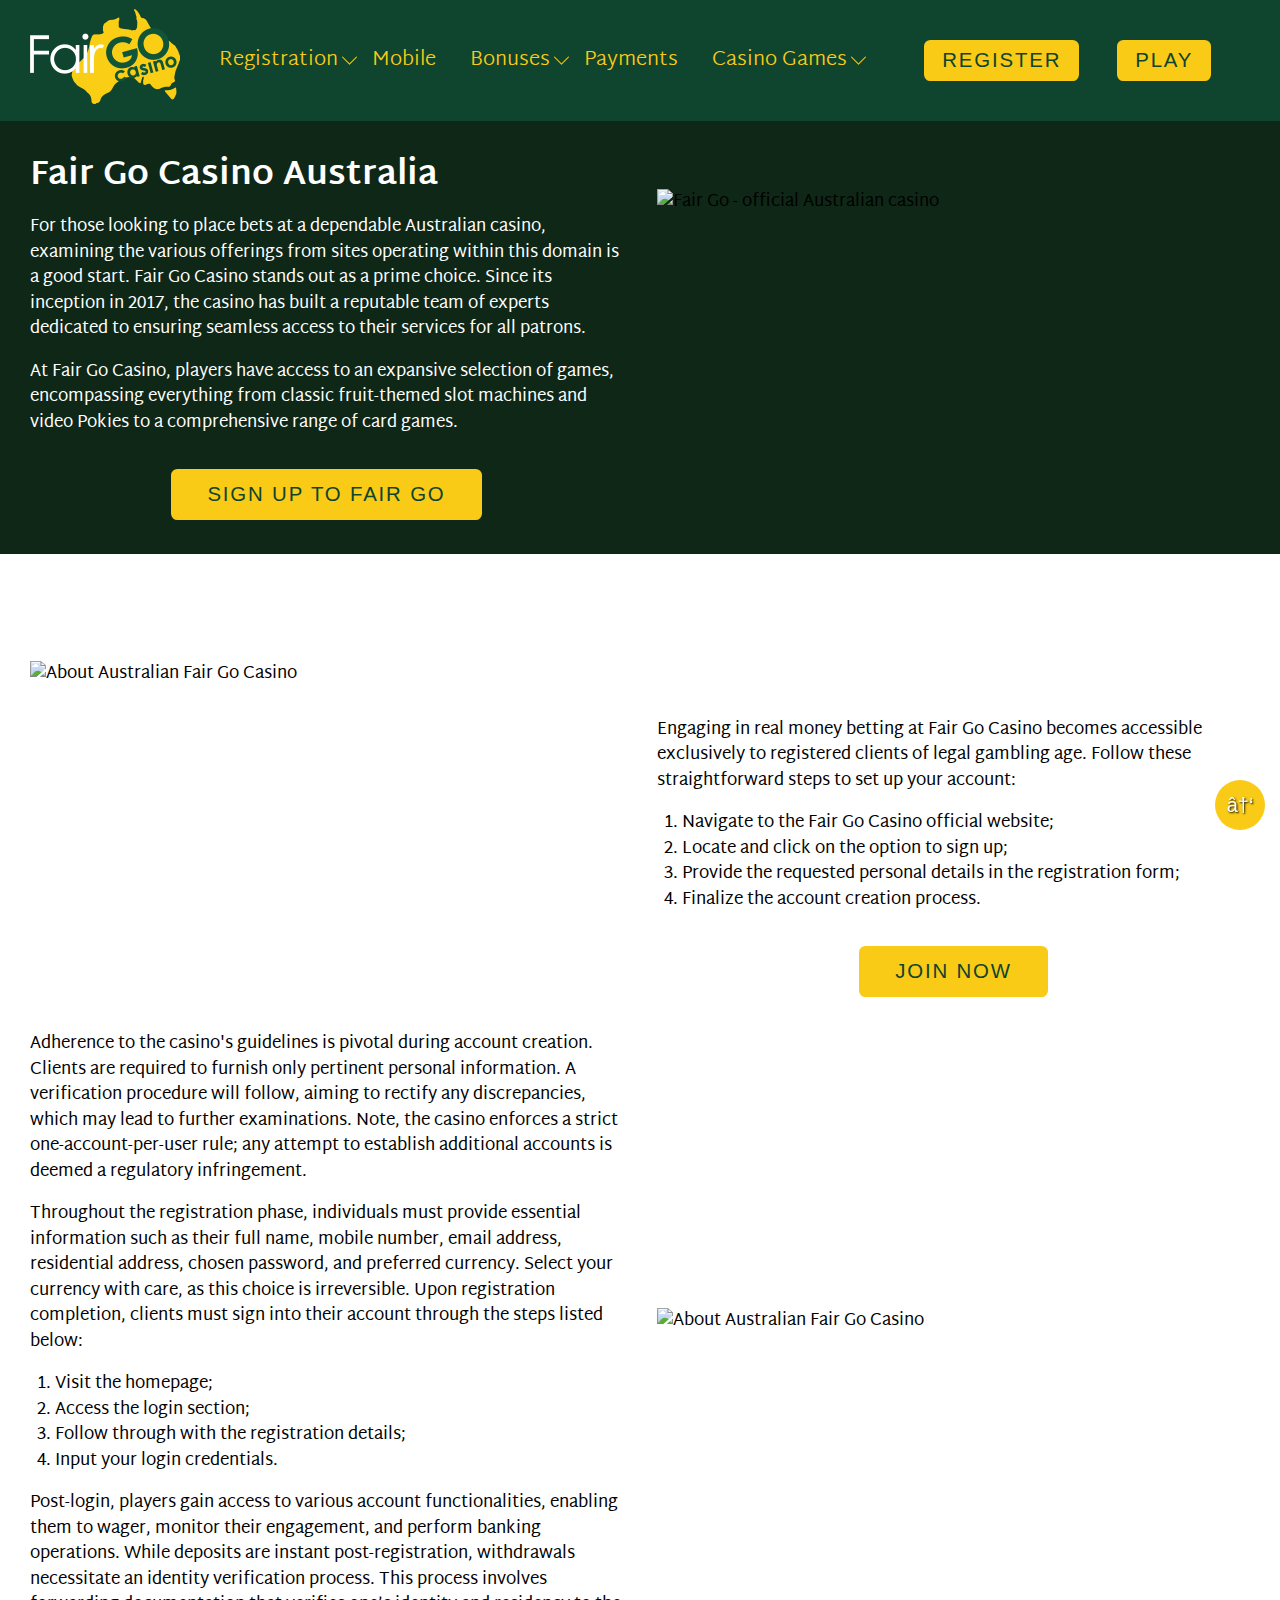
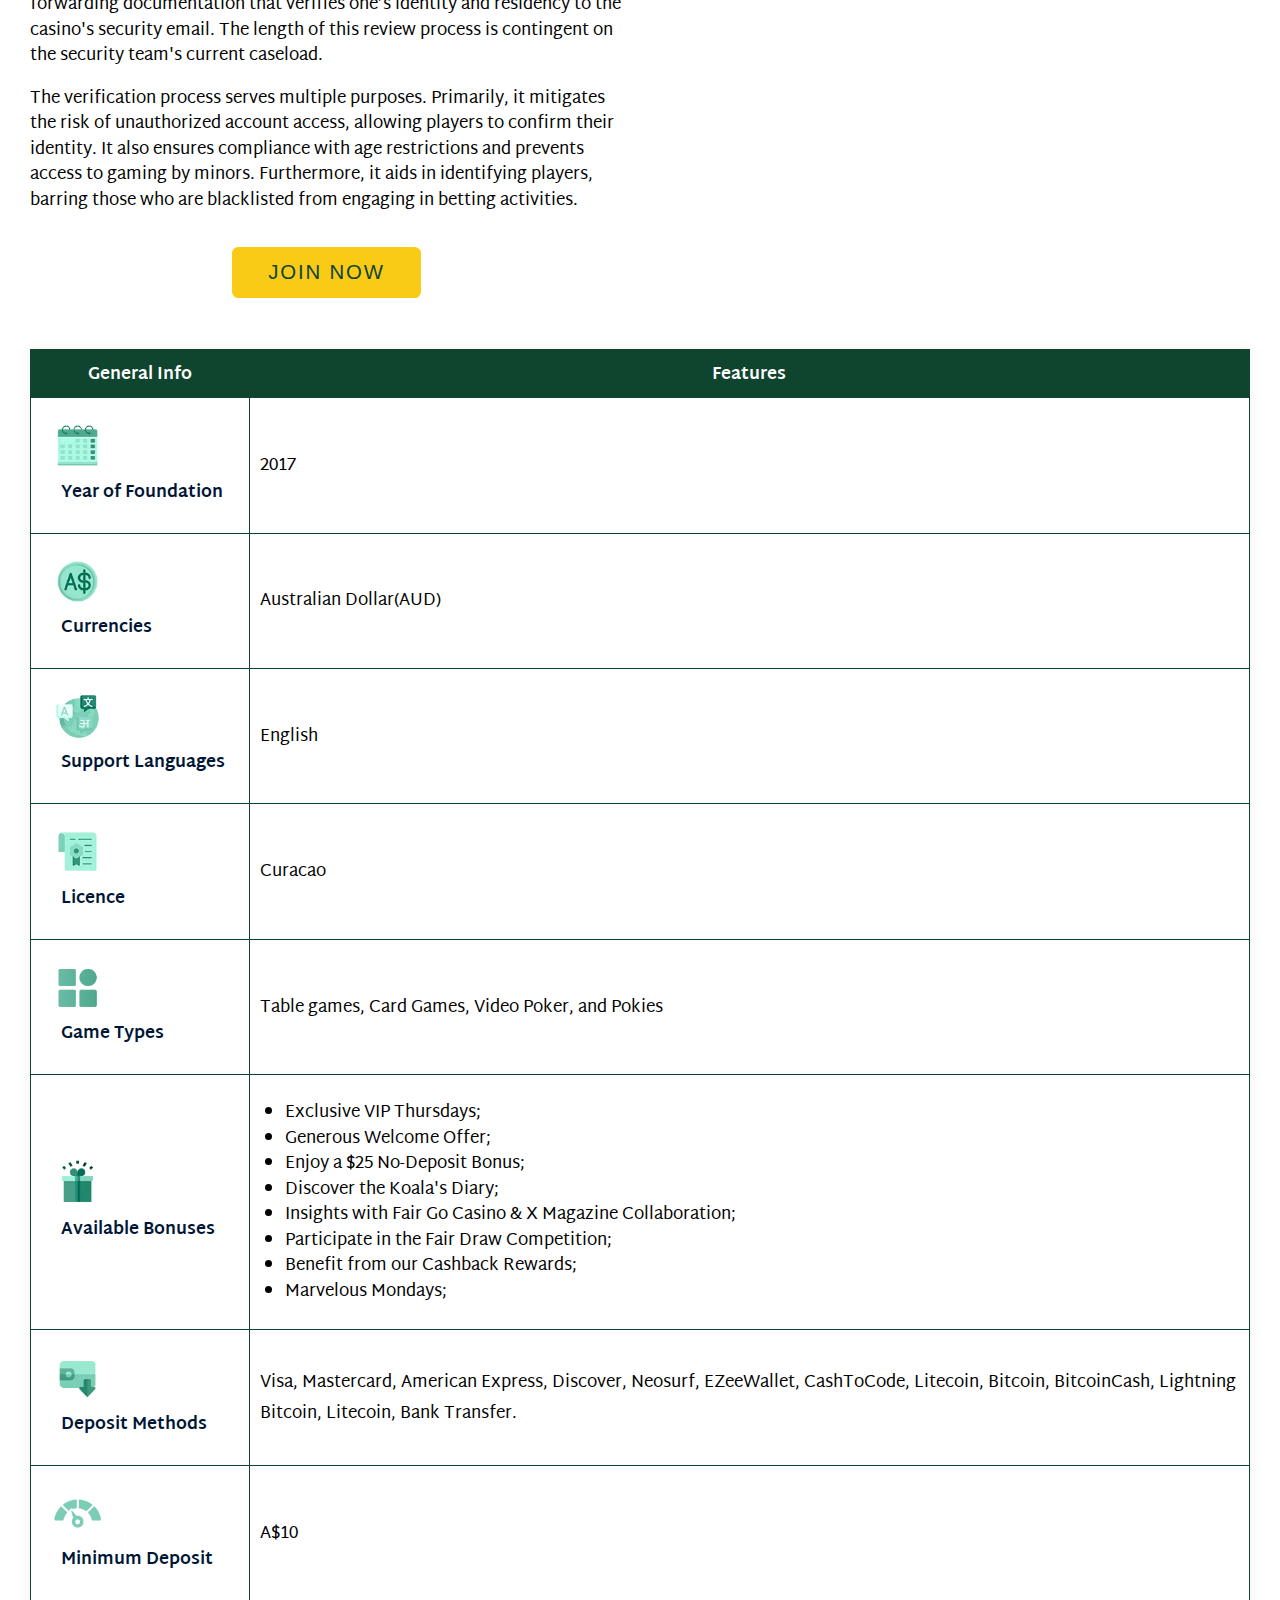
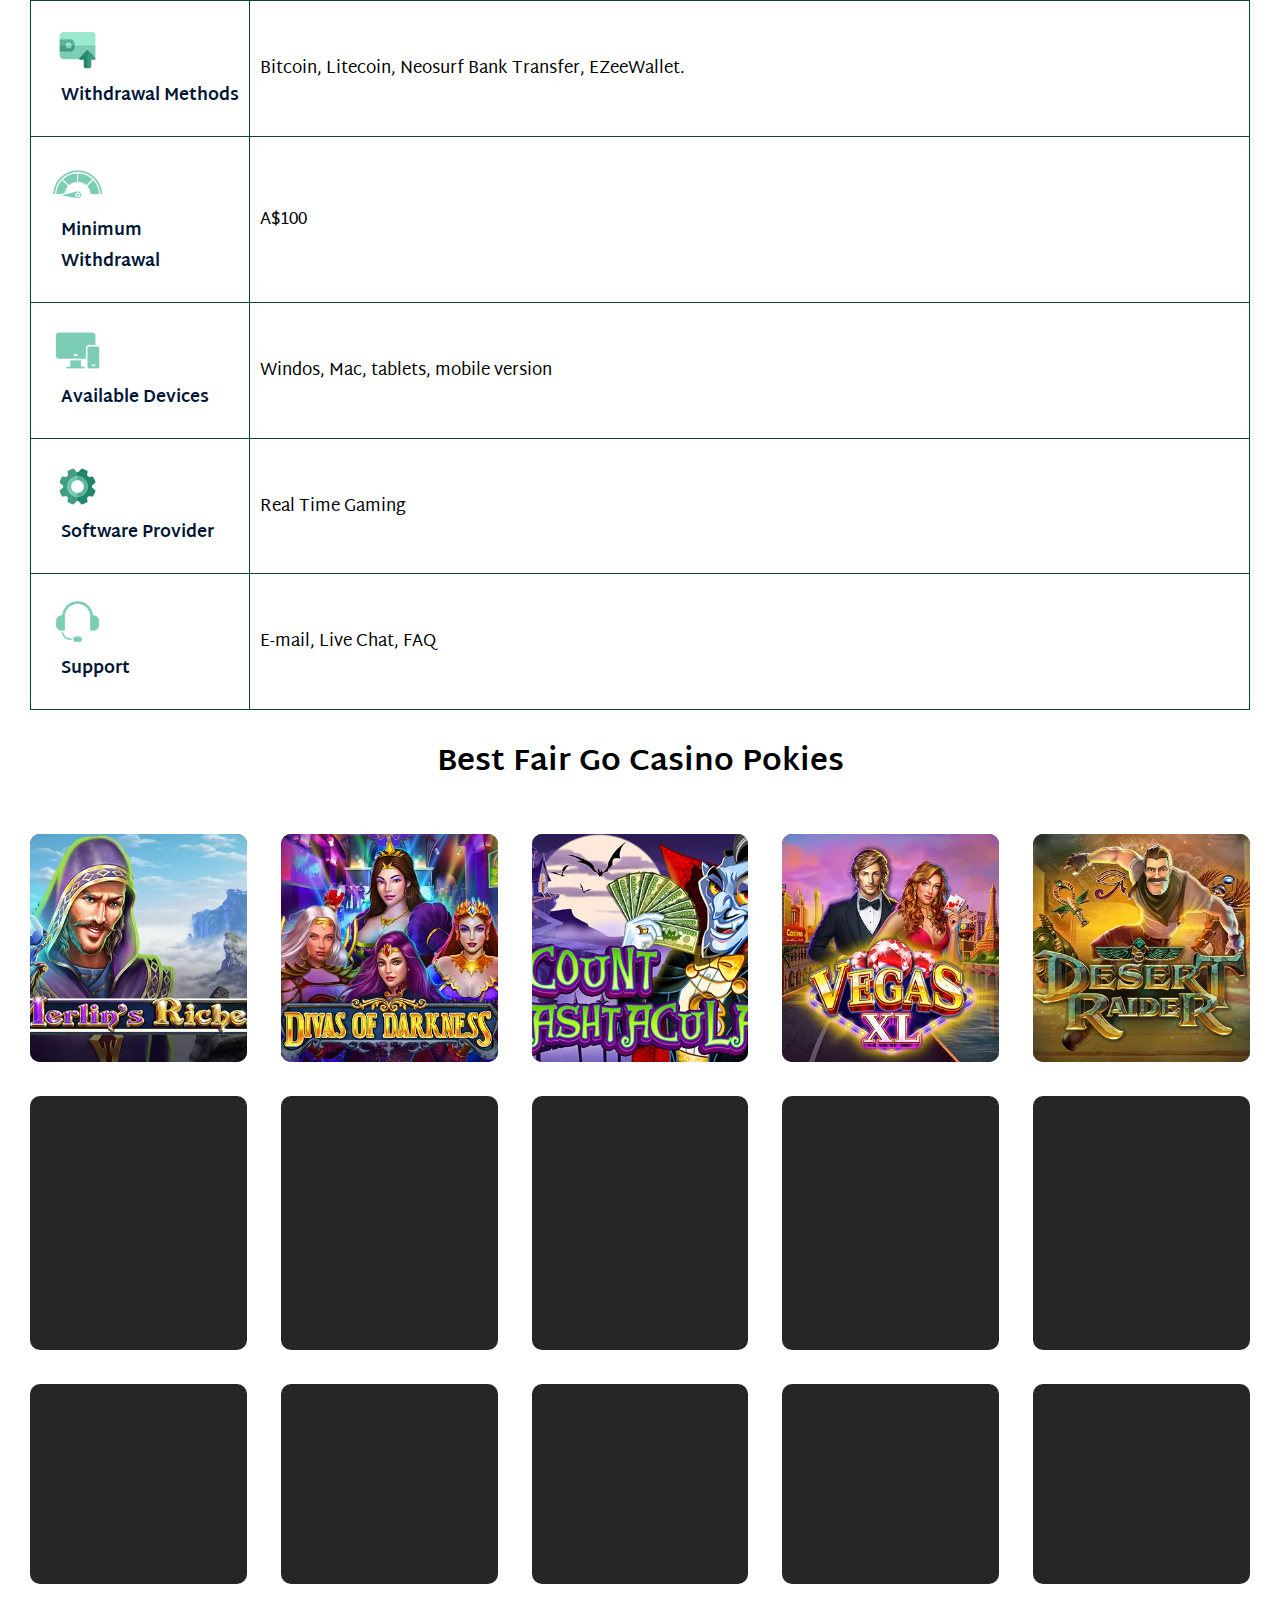
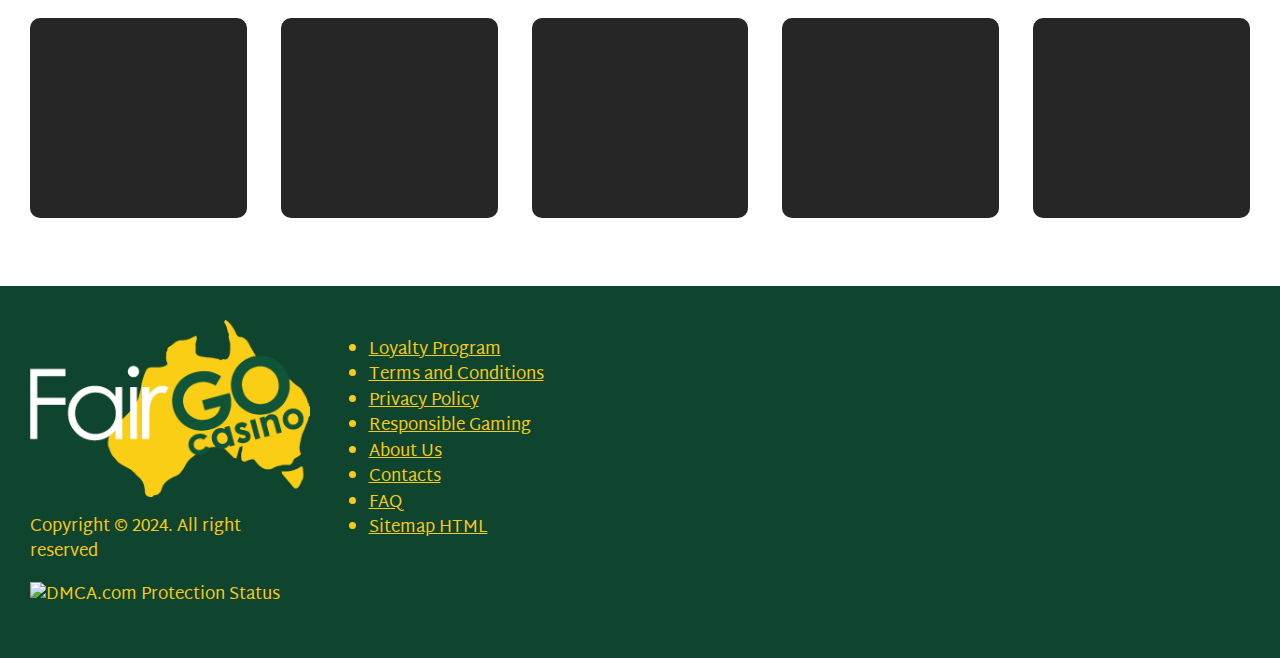
==== index.html @ ae316a28 "Add files via upload" ====
<!DOCTYPE html><html lang="en-AU"><head>
	
<meta name="robots" content="index, follow, max-snippet:-1, max-image-preview:large, max-video-preview:-1">
<meta name="viewport" content="width=device-width">
<meta http-equiv="X-UA-Compatible" content="ie=edge">
<title>Fair Go Casino | Sign Up and Claim A$1000 Bonus</title>
<meta property="og:locale" content="en-AU">
<meta property="og:type" content="article">
<meta property="og:title" content="Fair Go Casino | Sign Up and Claim A$1000 Bonus">
<meta property="og:description" content="Fair Go Casino Online Australia | Sign Up or Login to FairGo and Get Welcome Bonus | Check our Australian Promotions Page to Grab Latest No Deposit Offers! Biggest choice of Pokies">
<meta name="description" content="Fair Go Casino Online Australia | Sign Up or Login to FairGo and Get Welcome Bonus | Check our Australian Promotions Page to Grab Latest No Deposit Offers! Biggest choice of Pokies">
<meta name="twitter:description" content="Fair Go Casino Online Australia | Sign Up or Login to FairGo and Get Welcome Bonus | Check our Australian Promotions Page to Grab Latest No Deposit Offers! Biggest choice of Pokies">
<meta property="og:site_name" content="Fair GO Casino">
<meta property="og:image" content="images/Fair-GO-main.png">
<meta property="og:image:secure_url" content="images/Fair-GO-main.png">
<meta property="og:image:width" content="1000">
<meta property="og:image:height" content="500">
<meta name="twitter:image" content="images/Fair-GO-main.png">
<meta name="twitter:card" content="summary_large_image">

<link rel="alternate" hreflang="en-au" href="https://fair-go.casino/">
<link rel="alternate" hreflang="x-default" href="https://fair-go.casino/">

<link rel="preload" as="font" crossorigin="anonymous" href="fonts/martel-sans-v12-latin-300.woff2">
<link rel="preload" as="font" crossorigin="anonymous" href="fonts/martel-sans-v12-latin-400.woff2">
<link rel="preload" as="font" crossorigin="anonymous" href="fonts/martel-sans-v12-latin-700.woff2">


<link rel="preload" href="css/main.min.css" as="style">
<link rel="preload" href="js/main.js" as="script"><meta name="robots" content="max-image-preview:large">
<link rel="stylesheet" id="wp-block-library-css" href="css/style.min.css" media="all">
<link rel="stylesheet" id="classic-theme-styles-css" href="css/classic-themes.min.css" media="all">
<style id="global-styles-inline-css">
body{--wp--preset--color--black: #000000;--wp--preset--color--cyan-bluish-gray: #abb8c3;--wp--preset--color--white: #ffffff;--wp--preset--color--pale-pink: #f78da7;--wp--preset--color--vivid-red: #cf2e2e;--wp--preset--color--luminous-vivid-orange: #ff6900;--wp--preset--color--luminous-vivid-amber: #fcb900;--wp--preset--color--light-green-cyan: #7bdcb5;--wp--preset--color--vivid-green-cyan: #00d084;--wp--preset--color--pale-cyan-blue: #8ed1fc;--wp--preset--color--vivid-cyan-blue: #0693e3;--wp--preset--color--vivid-purple: #9b51e0;--wp--preset--gradient--vivid-cyan-blue-to-vivid-purple: linear-gradient(135deg,rgba(6,147,227,1) 0%,rgb(155,81,224) 100%);--wp--preset--gradient--light-green-cyan-to-vivid-green-cyan: linear-gradient(135deg,rgb(122,220,180) 0%,rgb(0,208,130) 100%);--wp--preset--gradient--luminous-vivid-amber-to-luminous-vivid-orange: linear-gradient(135deg,rgba(252,185,0,1) 0%,rgba(255,105,0,1) 100%);--wp--preset--gradient--luminous-vivid-orange-to-vivid-red: linear-gradient(135deg,rgba(255,105,0,1) 0%,rgb(207,46,46) 100%);--wp--preset--gradient--very-light-gray-to-cyan-bluish-gray: linear-gradient(135deg,rgb(238,238,238) 0%,rgb(169,184,195) 100%);--wp--preset--gradient--cool-to-warm-spectrum: linear-gradient(135deg,rgb(74,234,220) 0%,rgb(151,120,209) 20%,rgb(207,42,186) 40%,rgb(238,44,130) 60%,rgb(251,105,98) 80%,rgb(254,248,76) 100%);--wp--preset--gradient--blush-light-purple: linear-gradient(135deg,rgb(255,206,236) 0%,rgb(152,150,240) 100%);--wp--preset--gradient--blush-bordeaux: linear-gradient(135deg,rgb(254,205,165) 0%,rgb(254,45,45) 50%,rgb(107,0,62) 100%);--wp--preset--gradient--luminous-dusk: linear-gradient(135deg,rgb(255,203,112) 0%,rgb(199,81,192) 50%,rgb(65,88,208) 100%);--wp--preset--gradient--pale-ocean: linear-gradient(135deg,rgb(255,245,203) 0%,rgb(182,227,212) 50%,rgb(51,167,181) 100%);--wp--preset--gradient--electric-grass: linear-gradient(135deg,rgb(202,248,128) 0%,rgb(113,206,126) 100%);--wp--preset--gradient--midnight: linear-gradient(135deg,rgb(2,3,129) 0%,rgb(40,116,252) 100%);--wp--preset--duotone--dark-grayscale: url('index_1.html#wp-duotone-dark-grayscale');--wp--preset--duotone--grayscale: url('index_1.html#wp-duotone-grayscale');--wp--preset--duotone--purple-yellow: url('index_1.html#wp-duotone-purple-yellow');--wp--preset--duotone--blue-red: url('index_1.html#wp-duotone-blue-red');--wp--preset--duotone--midnight: url('index_1.html#wp-duotone-midnight');--wp--preset--duotone--magenta-yellow: url('index_1.html#wp-duotone-magenta-yellow');--wp--preset--duotone--purple-green: url('index_1.html#wp-duotone-purple-green');--wp--preset--duotone--blue-orange: url('index_1.html#wp-duotone-blue-orange');--wp--preset--font-size--small: 13px;--wp--preset--font-size--medium: 20px;--wp--preset--font-size--large: 36px;--wp--preset--font-size--x-large: 42px;--wp--preset--spacing--20: 0.44rem;--wp--preset--spacing--30: 0.67rem;--wp--preset--spacing--40: 1rem;--wp--preset--spacing--50: 1.5rem;--wp--preset--spacing--60: 2.25rem;--wp--preset--spacing--70: 3.38rem;--wp--preset--spacing--80: 5.06rem;--wp--preset--shadow--natural: 6px 6px 9px rgba(0, 0, 0, 0.2);--wp--preset--shadow--deep: 12px 12px 50px rgba(0, 0, 0, 0.4);--wp--preset--shadow--sharp: 6px 6px 0px rgba(0, 0, 0, 0.2);--wp--preset--shadow--outlined: 6px 6px 0px -3px rgba(255, 255, 255, 1), 6px 6px rgba(0, 0, 0, 1);--wp--preset--shadow--crisp: 6px 6px 0px rgba(0, 0, 0, 1);}:where(.is-layout-flex){gap: 0.5em;}body .is-layout-flow > .alignleft{float: left;margin-inline-start: 0;margin-inline-end: 2em;}body .is-layout-flow > .alignright{float: right;margin-inline-start: 2em;margin-inline-end: 0;}body .is-layout-flow > .aligncenter{margin-left: auto !important;margin-right: auto !important;}body .is-layout-constrained > .alignleft{float: left;margin-inline-start: 0;margin-inline-end: 2em;}body .is-layout-constrained > .alignright{float: right;margin-inline-start: 2em;margin-inline-end: 0;}body .is-layout-constrained > .aligncenter{margin-left: auto !important;margin-right: auto !important;}body .is-layout-constrained > :where(:not(.alignleft):not(.alignright):not(.alignfull)){max-width: var(--wp--style--global--content-size);margin-left: auto !important;margin-right: auto !important;}body .is-layout-constrained > .alignwide{max-width: var(--wp--style--global--wide-size);}body .is-layout-flex{display: flex;}body .is-layout-flex{flex-wrap: wrap;align-items: center;}body .is-layout-flex > *{margin: 0;}:where(.wp-block-columns.is-layout-flex){gap: 2em;}.has-black-color{color: var(--wp--preset--color--black) !important;}.has-cyan-bluish-gray-color{color: var(--wp--preset--color--cyan-bluish-gray) !important;}.has-white-color{color: var(--wp--preset--color--white) !important;}.has-pale-pink-color{color: var(--wp--preset--color--pale-pink) !important;}.has-vivid-red-color{color: var(--wp--preset--color--vivid-red) !important;}.has-luminous-vivid-orange-color{color: var(--wp--preset--color--luminous-vivid-orange) !important;}.has-luminous-vivid-amber-color{color: var(--wp--preset--color--luminous-vivid-amber) !important;}.has-light-green-cyan-color{color: var(--wp--preset--color--light-green-cyan) !important;}.has-vivid-green-cyan-color{color: var(--wp--preset--color--vivid-green-cyan) !important;}.has-pale-cyan-blue-color{color: var(--wp--preset--color--pale-cyan-blue) !important;}.has-vivid-cyan-blue-color{color: var(--wp--preset--color--vivid-cyan-blue) !important;}.has-vivid-purple-color{color: var(--wp--preset--color--vivid-purple) !important;}.has-black-background-color{background-color: var(--wp--preset--color--black) !important;}.has-cyan-bluish-gray-background-color{background-color: var(--wp--preset--color--cyan-bluish-gray) !important;}.has-white-background-color{background-color: var(--wp--preset--color--white) !important;}.has-pale-pink-background-color{background-color: var(--wp--preset--color--pale-pink) !important;}.has-vivid-red-background-color{background-color: var(--wp--preset--color--vivid-red) !important;}.has-luminous-vivid-orange-background-color{background-color: var(--wp--preset--color--luminous-vivid-orange) !important;}.has-luminous-vivid-amber-background-color{background-color: var(--wp--preset--color--luminous-vivid-amber) !important;}.has-light-green-cyan-background-color{background-color: var(--wp--preset--color--light-green-cyan) !important;}.has-vivid-green-cyan-background-color{background-color: var(--wp--preset--color--vivid-green-cyan) !important;}.has-pale-cyan-blue-background-color{background-color: var(--wp--preset--color--pale-cyan-blue) !important;}.has-vivid-cyan-blue-background-color{background-color: var(--wp--preset--color--vivid-cyan-blue) !important;}.has-vivid-purple-background-color{background-color: var(--wp--preset--color--vivid-purple) !important;}.has-black-border-color{border-color: var(--wp--preset--color--black) !important;}.has-cyan-bluish-gray-border-color{border-color: var(--wp--preset--color--cyan-bluish-gray) !important;}.has-white-border-color{border-color: var(--wp--preset--color--white) !important;}.has-pale-pink-border-color{border-color: var(--wp--preset--color--pale-pink) !important;}.has-vivid-red-border-color{border-color: var(--wp--preset--color--vivid-red) !important;}.has-luminous-vivid-orange-border-color{border-color: var(--wp--preset--color--luminous-vivid-orange) !important;}.has-luminous-vivid-amber-border-color{border-color: var(--wp--preset--color--luminous-vivid-amber) !important;}.has-light-green-cyan-border-color{border-color: var(--wp--preset--color--light-green-cyan) !important;}.has-vivid-green-cyan-border-color{border-color: var(--wp--preset--color--vivid-green-cyan) !important;}.has-pale-cyan-blue-border-color{border-color: var(--wp--preset--color--pale-cyan-blue) !important;}.has-vivid-cyan-blue-border-color{border-color: var(--wp--preset--color--vivid-cyan-blue) !important;}.has-vivid-purple-border-color{border-color: var(--wp--preset--color--vivid-purple) !important;}.has-vivid-cyan-blue-to-vivid-purple-gradient-background{background: var(--wp--preset--gradient--vivid-cyan-blue-to-vivid-purple) !important;}.has-light-green-cyan-to-vivid-green-cyan-gradient-background{background: var(--wp--preset--gradient--light-green-cyan-to-vivid-green-cyan) !important;}.has-luminous-vivid-amber-to-luminous-vivid-orange-gradient-background{background: var(--wp--preset--gradient--luminous-vivid-amber-to-luminous-vivid-orange) !important;}.has-luminous-vivid-orange-to-vivid-red-gradient-background{background: var(--wp--preset--gradient--luminous-vivid-orange-to-vivid-red) !important;}.has-very-light-gray-to-cyan-bluish-gray-gradient-background{background: var(--wp--preset--gradient--very-light-gray-to-cyan-bluish-gray) !important;}.has-cool-to-warm-spectrum-gradient-background{background: var(--wp--preset--gradient--cool-to-warm-spectrum) !important;}.has-blush-light-purple-gradient-background{background: var(--wp--preset--gradient--blush-light-purple) !important;}.has-blush-bordeaux-gradient-background{background: var(--wp--preset--gradient--blush-bordeaux) !important;}.has-luminous-dusk-gradient-background{background: var(--wp--preset--gradient--luminous-dusk) !important;}.has-pale-ocean-gradient-background{background: var(--wp--preset--gradient--pale-ocean) !important;}.has-electric-grass-gradient-background{background: var(--wp--preset--gradient--electric-grass) !important;}.has-midnight-gradient-background{background: var(--wp--preset--gradient--midnight) !important;}.has-small-font-size{font-size: var(--wp--preset--font-size--small) !important;}.has-medium-font-size{font-size: var(--wp--preset--font-size--medium) !important;}.has-large-font-size{font-size: var(--wp--preset--font-size--large) !important;}.has-x-large-font-size{font-size: var(--wp--preset--font-size--x-large) !important;}
.wp-block-navigation a:where(:not(.wp-element-button)){color: inherit;}
:where(.wp-block-columns.is-layout-flex){gap: 2em;}
.wp-block-pullquote{font-size: 1.5em;line-height: 1.6;}
</style>
<link rel="stylesheet" id="main-css" href="css/main.min.css" media="all">

<link rel="canonical" href="https://fair-go.casino/">
<link rel="icon" href="images/cropped-fair-go-casino-favicon-32x32.png" sizes="32x32">
<link rel="icon" href="images/cropped-fair-go-casino-favicon-192x192.png" sizes="192x192">
<link rel="apple-touch-icon" href="images/cropped-fair-go-casino-favicon-180x180.png">
<meta name="msapplication-TileImage" content="images/cropped-fair-go-casino-favicon-270x270.png">
<style>
    :root {
        --main-accent-bg-color: #e8bb0b;
        --main-nav-color: #f9cb16;
        --header-bg-color: #0f442e;
        --content-button-bg-color: #2ecc71;
        --content-button-color: #ffffff;
    }
</style>
<script type="application/ld+json">
    {
        "@context": "http://www.schema.org",
        "@type": "Organization",
        "name": "Fair Go Casino",
        "url": "https://fair-go.casino/",
        "logo": "images/FireGo-logo.png",
        "description": "Fair Go Casino Online Australia | Sign Up or Login to FairGo and Get Welcome Bonus | Check our Australian Promotions Page to Grab Latest No Deposit Offers! Biggest choice of Pokies",
        "address": {
            "@type": "PostalAddress",
            "streetAddress": "Sydney",
            "postOfficeBoxNumber": "support@fair-go.casino ",
            "addressLocality": "Sydney",
            "postalCode": "2755",
            "addressCountry": "Sydney"
        },
        "contactPoint": {
            "@type": "ContactPoint",
            "telephone": "",
            "contactType": "Support"
        }
    }
</script>
<script src="js/jquery.min.js"></script>
<script type="text/javascript" src="js/reflink.js"></script>
</head>

<body data-rsssl="1" class="home page-template-default page page-id-19" itemscope="itemscope" itemtype="http://schema.org/WebPage">
	<!-- Google Tag Manager (noscript) -->
<header class="page-header">
		<div class="container">
			<div class="page-header__container">

									<div class="page-header__logo header-logo">
													<p itemscope="" itemtype="https://schema.org/ImageObject" class="get-image">
    <img width="300" height="190" src="images/FireGo-logo.webp" class="attachment-full size-full" alt="Fire Go casino logo" decoding="async" loading="lazy">
  <meta itemprop="contentUrl" content="images/FireGo-logo.webp">
    <meta itemprop="width" content="300">
    <meta itemprop="height" content="190">
    <meta itemprop="thumbnail" content="images/FireGo-logo-150x150.webp">
</p>											</div>
				
				<div class="page-header__burger">
    <span></span>
    <span></span>
    <span></span>
</div>
<nav class="page-header__nav main-nav">
    <ul class="main-nav__list">
		
            <li class="menu-item-has-children">
                                    <a id="reflink" href="#">Registration</a>
                
				                    <span class="sub-menu__arrow">
                            <svg xmlns="http://www.w3.org/2000/svg" version="1.1" width="512" height="512" x="0" y="0" viewBox="0 0 512.002 512.002" style="enable-background:new 0 0 512 512" xml:space="preserve" class="">
                                <g transform="matrix(6.123233995736766e-17,1,-1,6.123233995736766e-17,512.0016722679138,0.0004363059997558594)">
                                    <g xmlns="http://www.w3.org/2000/svg">
                                        <g>
                                            <path d="M388.425,241.951L151.609,5.79c-7.759-7.733-20.321-7.72-28.067,0.04c-7.74,7.759-7.72,20.328,0.04,28.067l222.72,222.105    L123.574,478.106c-7.759,7.74-7.779,20.301-0.04,28.061c3.883,3.89,8.97,5.835,14.057,5.835c5.074,0,10.141-1.932,14.017-5.795    l236.817-236.155c3.737-3.718,5.834-8.778,5.834-14.05S392.156,245.676,388.425,241.951z" data-original="#000000" style="" class=""></path>
                                        </g>
                                    </g>
                                </g>
                            </svg>
                        </span>
					                    <ul class="sub-menu">
						                                                                <li>
                                    <a id="reflink" href="#">
                                        Verification                                    </a>
                                </li>
                                                                							                                                                							                                                                													                    </ul>
				            </li>
		
            <li>
                                     <a id="reflink" href="#">Mobile</a>
                
				            </li>
		
            <li class="menu-item-has-children">
                                    <a id="reflink" href="#">Bonuses</a>
                
				                    <span class="sub-menu__arrow">
                            <svg xmlns="http://www.w3.org/2000/svg" version="1.1" width="512" height="512" x="0" y="0" viewBox="0 0 512.002 512.002" style="enable-background:new 0 0 512 512" xml:space="preserve" class="">
                                <g transform="matrix(6.123233995736766e-17,1,-1,6.123233995736766e-17,512.0016722679138,0.0004363059997558594)">
                                    <g xmlns="http://www.w3.org/2000/svg">
                                        <g>
                                            <path d="M388.425,241.951L151.609,5.79c-7.759-7.733-20.321-7.72-28.067,0.04c-7.74,7.759-7.72,20.328,0.04,28.067l222.72,222.105    L123.574,478.106c-7.759,7.74-7.779,20.301-0.04,28.061c3.883,3.89,8.97,5.835,14.057,5.835c5.074,0,10.141-1.932,14.017-5.795    l236.817-236.155c3.737-3.718,5.834-8.778,5.834-14.05S392.156,245.676,388.425,241.951z" data-original="#000000" style="" class=""></path>
                                        </g>
                                    </g>
                                </g>
                            </svg>
                        </span>
					                    <ul class="sub-menu">
						                                                                <li>
                                    <a id="reflink" href="#">
                                        No Deposit Bonuses                                    </a>
                                </li>
                                                                							                                                                							                                                                													                                                                <li>
                                    <a id="reflink" href="#">
                                        Free Spins                                    </a>
                                </li>
                                                                							                                                                							                                                                													                                                                <li>
                                    <a id="reflink" href="#">
                                        Bonus Codes                                    </a>
                                </li>
                                                                							                                                                							                                                                													                                                                <li>
                                    <a id="reflink" href="#">
                                        Cashback                                    </a>
                                </li>
                                                                							                                                                							                                                                													                                                                <li>
                                    <a id="reflink" href="#">
                                        Koalaâ€™s Diary                                    </a>
                                </li>
                                                                							                                                                							                                                                													                    </ul>
				            </li>
		
            <li>
                                    <a id="reflink" href="#">Payments</a>
                
				            </li>
		
            <li class="menu-item-has-children">
                                    <a id="reflink" href="#">Casino Games</a>
                
				                    <span class="sub-menu__arrow">
                            <svg xmlns="http://www.w3.org/2000/svg" version="1.1" width="512" height="512" x="0" y="0" viewBox="0 0 512.002 512.002" style="enable-background:new 0 0 512 512" xml:space="preserve" class="">
                                <g transform="matrix(6.123233995736766e-17,1,-1,6.123233995736766e-17,512.0016722679138,0.0004363059997558594)">
                                    <g xmlns="http://www.w3.org/2000/svg">
                                        <g>
                                            <path d="M388.425,241.951L151.609,5.79c-7.759-7.733-20.321-7.72-28.067,0.04c-7.74,7.759-7.72,20.328,0.04,28.067l222.72,222.105    L123.574,478.106c-7.759,7.74-7.779,20.301-0.04,28.061c3.883,3.89,8.97,5.835,14.057,5.835c5.074,0,10.141-1.932,14.017-5.795    l236.817-236.155c3.737-3.718,5.834-8.778,5.834-14.05S392.156,245.676,388.425,241.951z" data-original="#000000" style="" class=""></path>
                                        </g>
                                    </g>
                                </g>
                            </svg>
                        </span>
					                    <ul class="sub-menu">
						                                                                <li>
                                    <a id="reflink" href="#">
                                        Pokies                                    </a>
                                </li>
                                                                							                                                                							                                                                													                                                                <li>
                                    <a id="reflink" href="#">
                                        New Games                                    </a>
                                </li>
                                                                							                                                                							                                                                													                                                                <li>
                                    <a id="reflink" href="#">
                                        Table Games                                    </a>
                                </li>
                                                                							                                                                							                                                                													                                                                <li>
                                    <a id="reflink" href="#">
                                        Jackpot Games                                    </a>
                                </li>
                                                                							                                                                							                                                                													                                                                <li>
                                    <a id="reflink" href="#">
                                        Video Poker                                    </a>
                                </li>
                                                                							                                                                							                                                                													                    </ul>
				            </li>
		    </ul>
</nav>

										<div class="page-header__buttons">
																								<button type="button" data-sf-a="https://link.totalaffiliates.com/c/471209" class="header__button header__button--first button-link">
										Register									</button>
								
								
																																<button type="button" data-sf-a="https://link.totalaffiliates.com/c/471209" class="header__button header__button--second button-link">
										Play									</button>
								
								
																					</div>
							</div>
		</div>
	</header>
	





<main class="page-main">
    <section class="wrapper">
        <div class="background-block columns col-2 align-center" style="background: #0f2717;">
            <div class="container">
                <div class="columns__container">
                    <div class="columns__item">
                        <h1 class="wp-block-heading has-white-color has-text-color">Fair Go Casino Australia</h1>
                           <p class="has-white-color has-text-color">For those looking to place bets at a dependable Australian casino, examining the various offerings from sites operating within this domain is a good start. Fair Go Casino stands out as a prime choice. Since its inception in 2017, the casino has built a reputable team of experts dedicated to ensuring seamless access to their services for all patrons.</p>
<p class="has-white-color has-text-color">At Fair Go Casino, players have access to an expansive selection of games, encompassing everything from classic fruit-themed slot machines and video Pokies to a comprehensive range of card games.</p>
                        <div class="content-button align-center"><button type="button" data-sf-a="https://link.totalaffiliates.com/c/471209" class="button-link">Sign up to Fair Go</button></div>
                    </div>
                    <div class="columns__item">
                        <p itemscope="" itemtype="https://schema.org/ImageObject" class="get-image">
                            <img width="1000" height="500" src="images/fair-go-casino-great-temple.png" class="attachment-full size-full" alt="Fair Go - official Australian casino" decoding="async" loading="lazy" srcset="images/fair-go-casino-great-temple.png 1000w, images/fair-go-casino-great-temple.png-300x150.png 300w, images/fair-go-casino-great-temple.png-768x384.png 768w, images/fair-go-casino-great-temple.png-450x225.png 450w, images/fair-go-casino-great-temple.png-600x300.png 600w" sizes="(max-width: 1000px) 100vw, 1000px">
                            <meta itemprop="contentUrl" content="images/fair-go-casino-great-temple.png"> <meta itemprop="width" content="1000"> <meta itemprop="height" content="500">
                            <meta itemprop="thumbnail" content="images/fair-go-casino-great-temple.png-300x150.png">
                            <meta itemprop="thumbnail" content="images/fair-go-casino-great-temple.png-300x150.png">
                            <meta itemprop="thumbnail" content="images/fair-go-casino-great-temple.png-768x384.png">
                            <meta itemprop="thumbnail" content="images/fair-go-casino-great-temple.png-450x225.png">
                            <meta itemprop="thumbnail" content="images/fair-go-casino-great-temple.png-600x300.png">
                        </p>
                    </div>
                </div>
            </div>
        </div>
    </section>
    
    <section class="wrapper">
        <div class="background-block columns col-2 align-center" style="background: #ffffff;">
            <div class="container">
                <div class="columns__container reversed">
                    <div class="columns__item">
                        <h2 class="wp-block-heading has-white-color has-text-color">Step-by-Step Guide to Creating an Account at Fair Go Casino</h2>
<p>Engaging in real money betting at Fair Go Casino becomes accessible exclusively to registered clients of legal gambling age. Follow these straightforward steps to set up your account:</p>
<ol>
    <li>Navigate to the Fair Go Casino official website;</li>
    <li>Locate and click on the option to sign up;</li>
    <li>Provide the requested personal details in the registration form;</li>
    <li>Finalize the account creation process.</li>
</ol>
                        <div class="content-button align-center"><button type="button" data-sf-a="https://link.totalaffiliates.com/c/471209" class="button-link">Join now</button></div>
                    </div>
                    <div class="columns__item">
                        <p itemscope="" itemtype="https://schema.org/ImageObject" class="get-image">
                            <img width="1000" height="500" src="images/complete-registration.png" class="attachment-full size-full" alt="About Australian Fair Go Casino" decoding="async" loading="lazy" srcset="images/complete-registration.png 1000w, images/complete-registration.png-300x150.png 300w, images/complete-registration.png-768x384.png 768w, images/complete-registration.png-450x225.png 450w, images/complete-registration.png-600x300.png 600w" sizes="(max-width: 1000px) 100vw, 1000px">
                            <meta itemprop="contentUrl" content="images/complete-registration.png"> <meta itemprop="width" content="1000"> <meta itemprop="height" content="500">
                            <meta itemprop="thumbnail" content="images/complete-registration.png-150x150.png">
                            <meta itemprop="thumbnail" content="images/complete-registration.png-300x150.png">
                            <meta itemprop="thumbnail" content="images/complete-registration.png-768x384.png">
                            <meta itemprop="thumbnail" content="images/complete-registration.png-450x225.png">
                            <meta itemprop="thumbnail" content="images/complete-registration.png-600x300.png">
                        </p>
                    </div>
                </div>
            </div>
                        <div class="container">
                <div class="columns__container reversed">

                    <div class="columns__item">
                        <p itemscope="" itemtype="https://schema.org/ImageObject" class="get-image">
                            <img width="1000" height="500" src="images/fair-go-casino-login.png" class="attachment-full size-full" alt="About Australian Fair Go Casino" decoding="async" loading="lazy" srcset="images/fair-go-casino-login.png 1000w, images/fair-go-casino-login.png-300x150.png 300w, images/fair-go-casino-login.png-768x384.png 768w, images/fair-go-casino-login.png-450x225.png 450w, images/fair-go-casino-login.png-600x300.png 600w" sizes="(max-width: 1000px) 100vw, 1000px">
                            <meta itemprop="contentUrl" content="images/fair-go-casino-login.png"> <meta itemprop="width" content="1000"> <meta itemprop="height" content="500">
                            <meta itemprop="thumbnail" content="images/fair-go-casino-login.png-150x150.png">
                            <meta itemprop="thumbnail" content="images/fair-go-casino-login.png-300x150.png">
                            <meta itemprop="thumbnail" content="images/fair-go-casino-login.png-768x384.png">
                            <meta itemprop="thumbnail" content="images/fair-go-casino-login.png-450x225.png">
                            <meta itemprop="thumbnail" content="images/fair-go-casino-login.png-600x300.png">
                        </p>
                    </div>
                    <div class="columns__item">
                        <p>Adherence to the casino's guidelines is pivotal during account creation. Clients are required to furnish only pertinent personal information. A verification procedure will follow, aiming to rectify any discrepancies, which may lead to further examinations. Note, the casino enforces a strict one-account-per-user rule; any attempt to establish additional accounts is deemed a regulatory infringement.</p>
<p>Throughout the registration phase, individuals must provide essential information such as their full name, mobile number, email address, residential address, chosen password, and preferred currency. Select your currency with care, as this choice is irreversible. Upon registration completion, clients must sign into their account through the steps listed below:</p>
<ol>
    <li>Visit the homepage;</li>
    <li>Access the login section;</li>
    <li>Follow through with the registration details;</li>
    <li>Input your login credentials.</li>
</ol>
<p>Post-login, players gain access to various account functionalities, enabling them to wager, monitor their engagement, and perform banking operations. While deposits are instant post-registration, withdrawals necessitate an identity verification process. This process involves forwarding documentation that verifies one’s identity and residency to the casino's security email. The length of this review process is contingent on the security team's current caseload.</p>
<p>The verification process serves multiple purposes. Primarily, it mitigates the risk of unauthorized account access, allowing players to confirm their identity. It also ensures compliance with age restrictions and prevents access to gaming by minors. Furthermore, it aids in identifying players, barring those who are blacklisted from engaging in betting activities.</p>


                        <div class="content-button align-center"><button type="button" data-sf-a="https://link.totalaffiliates.com/c/471209" class="button-link">Join now</button></div>
                    </div>
                </div>
            </div>
        </div>
        <div class="info-block-v2 container">
<table class="info-block-v2__list">
<thead>
<tr>
<th class="info-block-v2__head-cell">General Info</th>
<th class="info-block-v2__head-cell">Features</th>
</tr>
</thead>
<tbody>
<tr class="info-block-v2__item">
<td class="info-block-v2__item-logo-and-title">
<div class="info-block-v2__item-wrapper">
<div class="info-block-v2__item-wrapper">
<p itemscope="" itemtype="https://schema.org/ImageObject" class="get-image"><img width="114" height="70" src="images/main_info_ico1.webp" class="attachment-full size-full" alt="Established in" decoding="async" loading="lazy"></p>

</div>
</div>
<div class="info-block-v2__item-wrapper">
<p itemscope="" itemtype="https://schema.org/ImageObject" class="get-image"></p>
Year of Foundation

</div></td>
<td class="info-block-v2__item-other-cell">2017</td>
</tr>
<tr class="info-block-v2__item">
<td class="info-block-v2__item-logo-and-title">
<div class="info-block-v2__item-wrapper">
<div class="info-block-v2__item-wrapper">
<p itemscope="" itemtype="https://schema.org/ImageObject" class="get-image"><img width="114" height="70" src="images/main_info_ico2.webp" class="attachment-full size-full" alt="Currencies Ico" decoding="async" loading="lazy"></p>

</div>
</div>
<div class="info-block-v2__item-wrapper">
<p itemscope="" itemtype="https://schema.org/ImageObject" class="get-image"></p>
Currencies

</div></td>
<td class="info-block-v2__item-other-cell">Australian Dollar(AUD)</td>
</tr>
<tr class="info-block-v2__item">
<td class="info-block-v2__item-logo-and-title">
<div class="info-block-v2__item-wrapper">
<div class="info-block-v2__item-wrapper">
<p itemscope="" itemtype="https://schema.org/ImageObject" class="get-image"><img width="114" height="70" src="images/main_info_ico3.webp" class="attachment-full size-full" alt="Support Languages Icon" decoding="async" loading="lazy"></p>

</div>
</div>
<div class="info-block-v2__item-wrapper">
<p itemscope="" itemtype="https://schema.org/ImageObject" class="get-image"></p>
Support Languages

</div></td>
<td class="info-block-v2__item-other-cell">English</td>
</tr>
<tr class="info-block-v2__item">
<td class="info-block-v2__item-logo-and-title">
<div class="info-block-v2__item-wrapper">
<div class="info-block-v2__item-wrapper">
<p itemscope="" itemtype="https://schema.org/ImageObject" class="get-image"><img width="114" height="70" src="images/main_info_ico4.webp" class="attachment-full size-full" alt="Licence Icon" decoding="async" loading="lazy"></p>

</div>
</div>
<div class="info-block-v2__item-wrapper">
<p itemscope="" itemtype="https://schema.org/ImageObject" class="get-image"></p>
Licence

</div></td>
<td class="info-block-v2__item-other-cell">Curacao</td>
</tr>
<tr class="info-block-v2__item">
<td class="info-block-v2__item-logo-and-title">
<div class="info-block-v2__item-wrapper">
<div class="info-block-v2__item-wrapper">
<p itemscope="" itemtype="https://schema.org/ImageObject" class="get-image"><img width="114" height="70" src="images/popular_games_ico32.webp" class="attachment-full size-full" alt="Casino Game Types Icon" decoding="async" loading="lazy"></p>

</div>
</div>
<div class="info-block-v2__item-wrapper">
<p itemscope="" itemtype="https://schema.org/ImageObject" class="get-image"></p>
Game Types

</div></td>
<td class="info-block-v2__item-other-cell">Table games, Card Games, Video Poker, and Pokies</td>
</tr>
<tr class="info-block-v2__item">
<td class="info-block-v2__item-logo-and-title">
<div class="info-block-v2__item-wrapper">
<div class="info-block-v2__item-wrapper">
<p itemscope="" itemtype="https://schema.org/ImageObject" class="get-image"><img width="114" height="70" src="images/main_info_ico5.webp" class="attachment-full size-full" alt="Bonuses Icon" decoding="async" loading="lazy"></p>

</div>
</div>
<div class="info-block-v2__item-wrapper">
<p itemscope="" itemtype="https://schema.org/ImageObject" class="get-image"></p>
Available Bonuses

</div></td>
<td class="info-block-v2__item-other-cell">
<ul>
    <li>Exclusive VIP Thursdays;</li>
    <li>Generous Welcome Offer;</li>
    <li>Enjoy a $25 No-Deposit Bonus;</li>
    <li>Discover the Koala's Diary;</li>
    <li>Insights with Fair Go Casino & X Magazine Collaboration;</li>
    <li>Participate in the Fair Draw Competition;</li>
    <li>Benefit from our Cashback Rewards;</li>
    <li>Marvelous Mondays;</li>
</ul>
</td>
</tr>
<tr class="info-block-v2__item">
<td class="info-block-v2__item-logo-and-title">
<div class="info-block-v2__item-wrapper">
<div class="info-block-v2__item-wrapper">
<p itemscope="" itemtype="https://schema.org/ImageObject" class="get-image"><img width="114" height="70" src="images/main_info_ico6.webp" class="attachment-full size-full" alt="Deposit methods Icon" decoding="async" loading="lazy"></p>

</div>
</div>
<div class="info-block-v2__item-wrapper">
<p itemscope="" itemtype="https://schema.org/ImageObject" class="get-image"></p>
Deposit Methods

</div></td>
<td class="info-block-v2__item-other-cell">Visa, Mastercard, American Express, Discover, Neosurf, EZeeWallet, CashToCode, Litecoin, Bitcoin, BitcoinCash, Lightning Bitcoin, Litecoin, Bank Transfer.</td>
</tr>
<tr class="info-block-v2__item">
<td class="info-block-v2__item-logo-and-title">
<div class="info-block-v2__item-wrapper">
<div class="info-block-v2__item-wrapper">
<p itemscope="" itemtype="https://schema.org/ImageObject" class="get-image"><img width="114" height="70" src="images/main_info_ico7_.webp" class="attachment-full size-full" alt="Min. deposit Icon" decoding="async" loading="lazy"></p>

</div>
</div>
<div class="info-block-v2__item-wrapper">
<p itemscope="" itemtype="https://schema.org/ImageObject" class="get-image"></p>
Minimum Deposit

</div></td>
<td class="info-block-v2__item-other-cell">A$10</td>
</tr>
<tr class="info-block-v2__item">
<td class="info-block-v2__item-logo-and-title">
<div class="info-block-v2__item-wrapper">
<div class="info-block-v2__item-wrapper">
<p itemscope="" itemtype="https://schema.org/ImageObject" class="get-image"><img width="114" height="70" src="images/main_info_ico8.webp" class="attachment-full size-full" alt="Withdrawal methods Icon" decoding="async" loading="lazy"></p>

</div>
</div>
<div class="info-block-v2__item-wrapper">
<p itemscope="" itemtype="https://schema.org/ImageObject" class="get-image"></p>
Withdrawal Methods

</div></td>
<td class="info-block-v2__item-other-cell">Bitcoin, Litecoin, Neosurf Bank Transfer, EZeeWallet.</td>
</tr>
<tr class="info-block-v2__item">
<td class="info-block-v2__item-logo-and-title">
<div class="info-block-v2__item-wrapper">
<div class="info-block-v2__item-wrapper">
<p itemscope="" itemtype="https://schema.org/ImageObject" class="get-image"><img width="114" height="70" src="images/main_info_ico9.webp" class="attachment-full size-full" alt="Min. withdrawal Icon" decoding="async" loading="lazy"></p>

</div>
</div>
<div class="info-block-v2__item-wrapper">
<p itemscope="" itemtype="https://schema.org/ImageObject" class="get-image"></p>
Minimum Withdrawal

</div></td>
<td class="info-block-v2__item-other-cell">A$100</td>
</tr>
<tr class="info-block-v2__item">
<td class="info-block-v2__item-logo-and-title">
<div class="info-block-v2__item-wrapper">
<div class="info-block-v2__item-wrapper">
<p itemscope="" itemtype="https://schema.org/ImageObject" class="get-image"><img width="114" height="70" src="images/main_info_ico10.webp" class="attachment-full size-full" alt="Devices Icon" decoding="async" loading="lazy"></p>

</div>
</div>
<div class="info-block-v2__item-wrapper">
<p itemscope="" itemtype="https://schema.org/ImageObject" class="get-image"></p>
Available Devices

</div></td>
<td class="info-block-v2__item-other-cell">Windos, Mac, tablets, mobile version</td>
</tr>
<tr class="info-block-v2__item">
<td class="info-block-v2__item-logo-and-title">
<div class="info-block-v2__item-wrapper">
<div class="info-block-v2__item-wrapper">
<p itemscope="" itemtype="https://schema.org/ImageObject" class="get-image"><img width="114" height="70" src="images/main_info_ico11.webp" class="attachment-full size-full" alt="Software providers Icon" decoding="async" loading="lazy"></p>

</div>
</div>
<div class="info-block-v2__item-wrapper">
<p itemscope="" itemtype="https://schema.org/ImageObject" class="get-image"></p>
Software Provider

</div></td>
<td class="info-block-v2__item-other-cell">Real Time Gaming</td>
</tr>
<tr class="info-block-v2__item">
<td class="info-block-v2__item-logo-and-title">
<div class="info-block-v2__item-wrapper">
<div class="info-block-v2__item-wrapper">
<p itemscope="" itemtype="https://schema.org/ImageObject" class="get-image"><img width="114" height="70" src="images/main_info_ico12.webp" class="attachment-full size-full" alt="Support Icon" decoding="async" loading="lazy"></p>

</div>
</div>
<div class="info-block-v2__item-wrapper">
<p itemscope="" itemtype="https://schema.org/ImageObject" class="get-image"></p>
Support

</div></td>
<td class="info-block-v2__item-other-cell">E-mail, Live Chat, FAQ</td>
</tr>
</tbody>
</table>
        </div>
    </section>
    <section class="wrapper">
        <h2 class="wp-block-heading has-text-align-center" id="slots">Best Fair Go Casino Pokies</h2>
        <div class="columns col-5 align-stretch">
            <div class="container">
                <div class="columns__container">
                    <div class="columns__item">
                        <div class="slots-v2">
                            <div class="slots-v2__image">
                                <p itemscope="" itemtype="https://schema.org/ImageObject" class="get-image">
                                    <img width="472" height="354" src="images/main_slots_merlin.webp" class="attachment-full size-full" alt="Merlin's Riches Logo" decoding="async" loading="lazy" srcset="images/main_slots_merlin.webp 472w, images/main_slots_merlin.webp 300w, images/main_slots_merlin.webp 450w" sizes="(max-width: 472px) 100vw, 472px">
                                    <meta itemprop="contentUrl" content="images/main_slots_merlin.webp"> <meta itemprop="width" content="472"> <meta itemprop="height" content="354">
                                    <meta itemprop="thumbnail" content="images/main_slots_merlin.webp">
                                    <meta itemprop="thumbnail" content="images/main_slots_merlin.webp">
                                    <meta itemprop="thumbnail" content="images/main_slots_merlin.webp">
                                    <meta itemprop="thumbnail" content="images/main_slots_merlin.webp">
                                </p>
                            </div>
                            <div class="slots-v2__content">
                                <p class="slots-v2__text">Myths</p>
                                <span class="slots-v2__title"> Merlinâ€™s Riches </span>
                            </div>
                            <div class="slots-v2__buttons">
                                <button class="slots-v2__button button-link" data-sf-a="https://link.totalaffiliates.com/c/471209">Play</button>
                                <button class="slots-v2__demolink button-link" data-url="https://cdk.koalasfairgo.com:3572/Lobby.aspx?instantPlay=true&amp;user=&amp;sPassword=&amp;encrypted=True&amp;token=&amp;forReal=False&amp;handcount=&amp;clientIP=&amp;height=720&amp;width=1280&amp;cdkModule=gameLauncher&amp;skinId=1&amp;sessionGUID=721228da-c3ce-4e15-b2b3-a6d601bb8844&amp;gameId=18&amp;machId=339&amp;moduleName=merlinsriches&amp;language=EN&amp;resolutionType=2&amp;integration=embedded&amp;returnURL=https%253A%252F%252Fcdk.koalasfairgo.com%253A3572%252Flobby%252F%253FskinId%253D1&amp;denom=0&amp;isAnonymousSession=True&amp;gameType=HTML5&amp;gameName=Merlin%27s+Riches&amp;pendingGameErrorId=%7BpendingGameErrorId%7D&amp;pendingGameReasonId=%7BpendingGameReasonId%7D&amp;pendingGameName=%7BpendingGameName%7D&amp;isPendingGameUnavailable=%7BisPendingGameUnavailable%7D&amp;sessionId=&amp;pid=&amp;platformUrlHostSet=1&amp;forceFormFactor=&amp;isLobbyCore=true&amp;Language=EN&amp;numOfHands=0&amp;useExistingSession=true&amp;isThemeDark=true&amp;clearRefreshTokens=true&amp;debug=false&amp;nofullscreen=false&amp;debugls=false&amp;fps=0">
                                    Try it!
                                </button>
                            </div>
                            <div class="slots-v2__popup-wrapper">
                                <div class="slots-v2__popup-content">
                                    <span class="slots-v2__close">X</span>
                                    <div class="slots-v2__popupPlayButtonWrapper">
                                        <button class="slots-v2__popupPlayButton accent-button fill-button button-link" data-sf-a="https://link.totalaffiliates.com/c/471209">Play for real money</button>
                                    </div>
                                    <div class="game"><div class="game__container"></div></div>
                                </div>
                            </div>
                        </div>
                    </div>
                    <div class="columns__item">
                        <div class="slots-v2">
                            <div class="slots-v2__image">
                                <p itemscope="" itemtype="https://schema.org/ImageObject" class="get-image">
                                    <img width="472" height="354" src="images/main_slots_divas.webp" class="attachment-full size-full" alt="Divas of Darkness Logo" decoding="async" loading="lazy" srcset="images/main_slots_divas.webp 472w, images/main_slots_divas.webp 300w, images/main_slots_divas.webp 450w" sizes="(max-width: 472px) 100vw, 472px">
                                    <meta itemprop="contentUrl" content="images/main_slots_divas.webp"> <meta itemprop="width" content="472"> <meta itemprop="height" content="354">
                                    <meta itemprop="thumbnail" content="images/main_slots_divas.webp">
                                    <meta itemprop="thumbnail" content="images/main_slots_divas.webp">
                                    <meta itemprop="thumbnail" content="images/main_slots_divas.webp">
                                    <meta itemprop="thumbnail" content="images/main_slots_divas.webp">
                                </p>
                            </div>
                            <div class="slots-v2__content">
                                <p class="slots-v2__text">Vampire</p>
                                <span class="slots-v2__title"> Divas of Darkness </span>
                            </div>
                            <div class="slots-v2__buttons">
                                <button class="slots-v2__button button-link" data-sf-a="https://link.totalaffiliates.com/c/471209">Play</button>
                                <button class="slots-v2__demolink button-link" data-url="https://cdk.koalasfairgo.com:3572/Lobby.aspx?instantPlay=true&amp;user=&amp;sPassword=&amp;encrypted=True&amp;token=&amp;forReal=False&amp;handcount=&amp;clientIP=&amp;height=720&amp;width=1280&amp;cdkModule=gameLauncher&amp;skinId=1&amp;sessionGUID=3772546e-a4c8-4165-ac57-aa9c0a0a9eb1&amp;gameId=18&amp;machId=297&amp;moduleName=divasofdarkness&amp;language=EN&amp;resolutionType=2&amp;integration=embedded&amp;returnURL=https%253A%252F%252Fcdk.koalasfairgo.com%253A3572%252Flobby%252F%253FskinId%253D1&amp;denom=0&amp;isAnonymousSession=True&amp;gameType=HTML5&amp;gameName=Divas+of+Darkness&amp;pendingGameErrorId=%7BpendingGameErrorId%7D&amp;pendingGameReasonId=%7BpendingGameReasonId%7D&amp;pendingGameName=%7BpendingGameName%7D&amp;isPendingGameUnavailable=%7BisPendingGameUnavailable%7D&amp;sessionId=&amp;pid=&amp;platformUrlHostSet=1&amp;forceFormFactor=&amp;isLobbyCore=true&amp;Language=EN&amp;numOfHands=0&amp;useExistingSession=true&amp;isThemeDark=true&amp;clearRefreshTokens=true&amp;debug=false&amp;nofullscreen=false&amp;debugls=false&amp;fps=0">
                                    Try it!
                                </button>
                            </div>
                            <div class="slots-v2__popup-wrapper">
                                <div class="slots-v2__popup-content">
                                    <span class="slots-v2__close">X</span>
                                    <div class="slots-v2__popupPlayButtonWrapper">
                                        <button class="slots-v2__popupPlayButton accent-button fill-button button-link" data-sf-a="https://link.totalaffiliates.com/c/471209">Play for real money</button>
                                    </div>
                                    <div class="game"><div class="game__container"></div></div>
                                </div>
                            </div>
                        </div>
                    </div>
                    <div class="columns__item">
                        <div class="slots-v2">
                            <div class="slots-v2__image">
                                <p itemscope="" itemtype="https://schema.org/ImageObject" class="get-image">
                                    <img width="472" height="354" src="images/main_slots_count.webp" class="attachment-full size-full" alt="Count Cashtacular Logo" decoding="async" loading="lazy" srcset="images/main_slots_count.webp 472w, main_slots_count.webpp 300w, images/main_slots_count.webp 450w" sizes="(max-width: 472px) 100vw, 472px">
                                    <meta itemprop="contentUrl" content="images/main_slots_count.webp"> <meta itemprop="width" content="472"> <meta itemprop="height" content="354">
                                    <meta itemprop="thumbnail" content="images/main_slots_count.webp">
                                    <meta itemprop="thumbnail" content="images/main_slots_count.webp">
                                    <meta itemprop="thumbnail" content="images/main_slots_count.webp">
                                    <meta itemprop="thumbnail" content="images/main_slots_count.webp">
                                </p>
                            </div>
                            <div class="slots-v2__content">
                                <p class="slots-v2__text">Vampire</p>
                                <span class="slots-v2__title"> Count Cashtacular </span>
                            </div>
                            <div class="slots-v2__buttons">
                                <button class="slots-v2__button button-link" data-sf-a="https://link.totalaffiliates.com/c/471209">Play</button>
                                <button class="slots-v2__demolink button-link" data-url="https://cdk.koalasfairgo.com:3572/Lobby.aspx?instantPlay=true&amp;user=&amp;sPassword=&amp;encrypted=True&amp;token=&amp;forReal=False&amp;handcount=&amp;clientIP=&amp;height=720&amp;width=1280&amp;cdkModule=gameLauncher&amp;skinId=1&amp;sessionGUID=3772546e-a4c8-4165-ac57-aa9c0a0a9eb1&amp;gameId=18&amp;machId=309&amp;moduleName=countcashtacular&amp;language=EN&amp;resolutionType=2&amp;integration=embedded&amp;returnURL=https%253A%252F%252Fcdk.koalasfairgo.com%253A3572%252Flobby%252F%253FskinId%253D1&amp;denom=0&amp;isAnonymousSession=True&amp;gameType=HTML5&amp;gameName=Count+Cashtacular&amp;pendingGameErrorId=%7BpendingGameErrorId%7D&amp;pendingGameReasonId=%7BpendingGameReasonId%7D&amp;pendingGameName=%7BpendingGameName%7D&amp;isPendingGameUnavailable=%7BisPendingGameUnavailable%7D&amp;sessionId=&amp;pid=&amp;platformUrlHostSet=1&amp;forceFormFactor=&amp;isLobbyCore=true&amp;Language=EN&amp;numOfHands=0&amp;useExistingSession=true&amp;isThemeDark=true&amp;clearRefreshTokens=true&amp;debug=false&amp;nofullscreen=false&amp;debugls=false&amp;fps=0">
                                    Try it!
                                </button>
                            </div>
                            <div class="slots-v2__popup-wrapper">
                                <div class="slots-v2__popup-content">
                                    <span class="slots-v2__close">X</span>
                                    <div class="slots-v2__popupPlayButtonWrapper">
                                        <button class="slots-v2__popupPlayButton accent-button fill-button button-link" data-sf-a="https://link.totalaffiliates.com/c/471209">Play for real money</button>
                                    </div>
                                    <div class="game"><div class="game__container"></div></div>
                                </div>
                            </div>
                        </div>
                    </div>
                    <div class="columns__item">
                        <div class="slots-v2">
                            <div class="slots-v2__image">
                                <p itemscope="" itemtype="https://schema.org/ImageObject" class="get-image">
                                    <img width="472" height="354" src="images/main_slots_vegasxl.webp" class="attachment-full size-full" alt="Vegas XL Logo" decoding="async" loading="lazy" srcset="images/main_slots_vegasxl.webp 472w, images/main_slots_vegasxl.webp 300w, images/main_slots_vegasxl.webp 450w" sizes="(max-width: 472px) 100vw, 472px">
                                    <meta itemprop="contentUrl" content="images/main_slots_vegasxl.webp"> <meta itemprop="width" content="472"> <meta itemprop="height" content="354">
                                    <meta itemprop="thumbnail" content="images/main_slots_vegasxl.webp">
                                    <meta itemprop="thumbnail" content="images/main_slots_vegasxl.webp">
                                    <meta itemprop="thumbnail" content="images/main_slots_vegasxl.webp">
                                    <meta itemprop="thumbnail" content="images/main_slots_vegasxl.webp">
                                </p>
                            </div>
                            <div class="slots-v2__content">
                                <p class="slots-v2__text">Vegas</p>
                                <span class="slots-v2__title"> Vegas XL </span>
                            </div>
                            <div class="slots-v2__buttons">
                                <button class="slots-v2__button button-link" data-sf-a="https://link.totalaffiliates.com/c/471209">Play</button>
                                <button class="slots-v2__demolink button-link" data-url="https://cdk.koalasfairgo.com:3572/Lobby.aspx?instantPlay=true&amp;user=&amp;sPassword=&amp;encrypted=True&amp;token=&amp;forReal=False&amp;handcount=&amp;clientIP=&amp;height=720&amp;width=1280&amp;cdkModule=gameLauncher&amp;skinId=1&amp;sessionGUID=3772546e-a4c8-4165-ac57-aa9c0a0a9eb1&amp;gameId=18&amp;machId=327&amp;moduleName=vegasxl&amp;language=EN&amp;resolutionType=2&amp;integration=embedded&amp;returnURL=https%253A%252F%252Fcdk.koalasfairgo.com%253A3572%252Flobby%252F%253FskinId%253D1&amp;denom=0&amp;isAnonymousSession=True&amp;gameType=HTML5&amp;gameName=Vegas+XL&amp;pendingGameErrorId=%7BpendingGameErrorId%7D&amp;pendingGameReasonId=%7BpendingGameReasonId%7D&amp;pendingGameName=%7BpendingGameName%7D&amp;isPendingGameUnavailable=%7BisPendingGameUnavailable%7D&amp;sessionId=&amp;pid=&amp;platformUrlHostSet=1&amp;forceFormFactor=&amp;isLobbyCore=true&amp;Language=EN&amp;numOfHands=0&amp;useExistingSession=true&amp;isThemeDark=true&amp;clearRefreshTokens=true&amp;debug=false&amp;nofullscreen=false&amp;debugls=false&amp;fps=0">
                                    Try it!
                                </button>
                            </div>
                            <div class="slots-v2__popup-wrapper">
                                <div class="slots-v2__popup-content">
                                    <span class="slots-v2__close">X</span>
                                    <div class="slots-v2__popupPlayButtonWrapper">
                                        <button class="slots-v2__popupPlayButton accent-button fill-button button-link" data-sf-a="https://link.totalaffiliates.com/c/471209">Play for real money</button>
                                    </div>
                                    <div class="game"><div class="game__container"></div></div>
                                </div>
                            </div>
                        </div>
                    </div>
                    <div class="columns__item">
                        <div class="slots-v2">
                            <div class="slots-v2__image">
                                <p itemscope="" itemtype="https://schema.org/ImageObject" class="get-image">
                                    <img width="472" height="354" src="images/main_slots_desert.webp" class="attachment-full size-full" alt="Desert Raider Logo" decoding="async" loading="lazy" srcset="images/main_slots_desert.webp 472w, images/main_slots_desert.webp 300w, images/main_slots_desert.webp 450w" sizes="(max-width: 472px) 100vw, 472px">
                                    <meta itemprop="contentUrl" content="images/main_slots_desert.webp"> <meta itemprop="width" content="472"> <meta itemprop="height" content="354">
                                    <meta itemprop="thumbnail" content="images/main_slots_desert.webp">
                                    <meta itemprop="thumbnail" content="images/main_slots_desert.webp">
                                    <meta itemprop="thumbnail" content="images/main_slots_desert.webp">
                                    <meta itemprop="thumbnail" content="images/main_slots_desert.webp">
                                </p>
                            </div>
                            <div class="slots-v2__content">
                                <p class="slots-v2__text">Adventure</p>
                                <span class="slots-v2__title"> Desert Raider </span>
                            </div>
                            <div class="slots-v2__buttons">
                                <button class="slots-v2__button button-link" data-sf-a="https://link.totalaffiliates.com/c/471209">Play</button>
                                <button class="slots-v2__demolink button-link" data-url="https://cdk.koalasfairgo.com:3572/Lobby.aspx?instantPlay=true&amp;user=&amp;sPassword=&amp;encrypted=True&amp;token=&amp;forReal=False&amp;handcount=&amp;clientIP=&amp;height=720&amp;width=1280&amp;cdkModule=gameLauncher&amp;skinId=1&amp;sessionGUID=3772546e-a4c8-4165-ac57-aa9c0a0a9eb1&amp;gameId=18&amp;machId=333&amp;moduleName=desertraider&amp;language=EN&amp;resolutionType=2&amp;integration=embedded&amp;returnURL=https%253A%252F%252Fcdk.koalasfairgo.com%253A3572%252Flobby%252F%253FskinId%253D1&amp;denom=0&amp;isAnonymousSession=True&amp;gameType=HTML5&amp;gameName=Desert+Raider&amp;pendingGameErrorId=%7BpendingGameErrorId%7D&amp;pendingGameReasonId=%7BpendingGameReasonId%7D&amp;pendingGameName=%7BpendingGameName%7D&amp;isPendingGameUnavailable=%7BisPendingGameUnavailable%7D&amp;sessionId=&amp;pid=&amp;platformUrlHostSet=1&amp;forceFormFactor=&amp;isLobbyCore=true&amp;Language=EN&amp;numOfHands=0&amp;useExistingSession=true&amp;isThemeDark=true&amp;clearRefreshTokens=true&amp;debug=false&amp;nofullscreen=false&amp;debugls=false&amp;fps=0">
                                    Try it!
                                </button>
                            </div>
                            <div class="slots-v2__popup-wrapper">
                                <div class="slots-v2__popup-content">
                                    <span class="slots-v2__close">X</span>
                                    <div class="slots-v2__popupPlayButtonWrapper">
                                        <button class="slots-v2__popupPlayButton accent-button fill-button button-link" data-sf-a="https://link.totalaffiliates.com/c/471209">Play for real money</button>
                                    </div>
                                    <div class="game"><div class="game__container"></div></div>
                                </div>
                            </div>
                        </div>
                    </div>
                    <div class="columns__item">
                        <div class="slots-v2">
                            <div class="slots-v2__image">
                                <p itemscope="" itemtype="https://schema.org/ImageObject" class="get-image">
                                    <img width="472" height="354" src="images/main_slots_neon.webp" class="attachment-full size-full" alt="Neon Wheel 7s Logo" decoding="async" loading="lazy" srcset="images/main_slots_neon.webp 472w, images/main_slots_neon.webp 300w, images/main_slots_neon.webp 450w" sizes="(max-width: 472px) 100vw, 472px">
                                    <meta itemprop="contentUrl" content="images/main_slots_neon.webp"> <meta itemprop="width" content="472"> <meta itemprop="height" content="354">
                                    <meta itemprop="thumbnail" content="images/main_slots_neon.webp">
                                    <meta itemprop="thumbnail" content="images/main_slots_neon.webp">
                                    <meta itemprop="thumbnail" content="images/main_slots_neon.webp">
                                    <meta itemprop="thumbnail" content="images/main_slots_neon.webp">
                                </p>
                            </div>
                            <div class="slots-v2__content">
                                <p class="slots-v2__text">Classic slot</p>
                                <span class="slots-v2__title"> Neon Wheel 7s </span>
                            </div>
                            <div class="slots-v2__buttons">
                                <button class="slots-v2__button button-link" data-sf-a="https://link.totalaffiliates.com/c/471209">Play</button>
                                <button class="slots-v2__demolink button-link" data-url="https://cdk.koalasfairgo.com:3572/Lobby.aspx?instantPlay=true&amp;user=&amp;sPassword=&amp;encrypted=True&amp;token=&amp;forReal=False&amp;handcount=&amp;clientIP=&amp;height=720&amp;width=1280&amp;cdkModule=gameLauncher&amp;skinId=1&amp;sessionGUID=3772546e-a4c8-4165-ac57-aa9c0a0a9eb1&amp;gameId=18&amp;machId=337&amp;moduleName=neonwheel7s&amp;language=EN&amp;resolutionType=2&amp;integration=embedded&amp;returnURL=https%253A%252F%252Fcdk.koalasfairgo.com%253A3572%252Flobby%252F%253FskinId%253D1&amp;denom=0&amp;isAnonymousSession=True&amp;gameType=HTML5&amp;gameName=Neon+Wheel+7s&amp;pendingGameErrorId=%7BpendingGameErrorId%7D&amp;pendingGameReasonId=%7BpendingGameReasonId%7D&amp;pendingGameName=%7BpendingGameName%7D&amp;isPendingGameUnavailable=%7BisPendingGameUnavailable%7D&amp;sessionId=&amp;pid=&amp;platformUrlHostSet=1&amp;forceFormFactor=&amp;isLobbyCore=true&amp;Language=EN&amp;numOfHands=0&amp;useExistingSession=true&amp;isThemeDark=true&amp;clearRefreshTokens=true&amp;debug=false&amp;nofullscreen=false&amp;debugls=false&amp;fps=0">
                                    Try it!
                                </button>
                            </div>
                            <div class="slots-v2__popup-wrapper">
                                <div class="slots-v2__popup-content">
                                    <span class="slots-v2__close">X</span>
                                    <div class="slots-v2__popupPlayButtonWrapper">
                                        <button class="slots-v2__popupPlayButton accent-button fill-button button-link" data-sf-a="https://link.totalaffiliates.com/c/471209">Play for real money</button>
                                    </div>
                                    <div class="game"><div class="game__container"></div></div>
                                </div>
                            </div>
                        </div>
                    </div>
                    <div class="columns__item">
                        <div class="slots-v2">
                            <div class="slots-v2__image">
                                <p itemscope="" itemtype="https://schema.org/ImageObject" class="get-image">
                                    <img width="472" height="354" src="images/main_slots_doragons.webp" class="attachment-full size-full" alt="Doragon's Gems Logo" decoding="async" loading="lazy" srcset="images/main_slots_doragons.webp 472w, images/main_slots_doragons.webp 300w, images/main_slots_doragons.webp 450w" sizes="(max-width: 472px) 100vw, 472px">
                                    <meta itemprop="contentUrl" content="images/main_slots_doragons.webp"> <meta itemprop="width" content="472"> <meta itemprop="height" content="354">
                                    <meta itemprop="thumbnail" content="images/main_slots_doragons.webp">
                                    <meta itemprop="thumbnail" content="images/main_slots_doragons.webp">
                                    <meta itemprop="thumbnail" content="images/main_slots_doragons.webp">
                                    <meta itemprop="thumbnail" content="images/main_slots_doragons.webp">
                                </p>
                            </div>
                            <div class="slots-v2__content">
                                <p class="slots-v2__text">Mythological Creatures</p>
                                <span class="slots-v2__title"> Doragonâ€™s Gems </span>
                            </div>
                            <div class="slots-v2__buttons">
                                <button class="slots-v2__button button-link" data-sf-a="https://link.totalaffiliates.com/c/471209">Play</button>
                                <button class="slots-v2__demolink button-link" data-url="https://cdk.koalasfairgo.com:3572/Lobby.aspx?instantPlay=true&amp;user=&amp;sPassword=&amp;encrypted=True&amp;token=&amp;forReal=False&amp;handcount=&amp;clientIP=&amp;height=720&amp;width=1280&amp;cdkModule=gameLauncher&amp;skinId=1&amp;sessionGUID=3772546e-a4c8-4165-ac57-aa9c0a0a9eb1&amp;gameId=18&amp;machId=325&amp;moduleName=doragonsgems&amp;language=EN&amp;resolutionType=2&amp;integration=embedded&amp;returnURL=https%253A%252F%252Fcdk.koalasfairgo.com%253A3572%252Flobby%252F%253FskinId%253D1&amp;denom=0&amp;isAnonymousSession=True&amp;gameType=HTML5&amp;gameName=Doragon%27s+Gems&amp;pendingGameErrorId=%7BpendingGameErrorId%7D&amp;pendingGameReasonId=%7BpendingGameReasonId%7D&amp;pendingGameName=%7BpendingGameName%7D&amp;isPendingGameUnavailable=%7BisPendingGameUnavailable%7D&amp;sessionId=&amp;pid=&amp;platformUrlHostSet=1&amp;forceFormFactor=&amp;isLobbyCore=true&amp;Language=EN&amp;numOfHands=0&amp;useExistingSession=true&amp;isThemeDark=true&amp;clearRefreshTokens=true&amp;debug=false&amp;nofullscreen=false&amp;debugls=false&amp;fps=0">
                                    Try it!
                                </button>
                            </div>
                            <div class="slots-v2__popup-wrapper">
                                <div class="slots-v2__popup-content">
                                    <span class="slots-v2__close">X</span>
                                    <div class="slots-v2__popupPlayButtonWrapper">
                                        <button class="slots-v2__popupPlayButton accent-button fill-button button-link" data-sf-a="https://link.totalaffiliates.com/c/471209">Play for real money</button>
                                    </div>
                                    <div class="game"><div class="game__container"></div></div>
                                </div>
                            </div>
                        </div>
                    </div>
                    <div class="columns__item">
                        <div class="slots-v2">
                            <div class="slots-v2__image">
                                <p itemscope="" itemtype="https://schema.org/ImageObject" class="get-image">
                                    <img width="472" height="354" src="images/main_slots_ninerealms.webp" class="attachment-full size-full" alt="Nine Realms Logo" decoding="async" loading="lazy" srcset="images/main_slots_ninerealms.webp 472w, main_slots_ninerealms.webpp 300w, images/main_slots_ninerealms.webp 450w" sizes="(max-width: 472px) 100vw, 472px">
                                    <meta itemprop="contentUrl" content="images/main_slots_ninerealms.webp"> <meta itemprop="width" content="472"> <meta itemprop="height" content="354">
                                    <meta itemprop="thumbnail" content="images/main_slots_ninerealms.webp">
                                    <meta itemprop="thumbnail" content="images/main_slots_ninerealms.webp">
                                    <meta itemprop="thumbnail" content="images/main_slots_ninerealms.webp">
                                    <meta itemprop="thumbnail" content="images/main_slots_ninerealms.webp">
                                </p>
                            </div>
                            <div class="slots-v2__content">
                                <p class="slots-v2__text">Warriors</p>
                                <span class="slots-v2__title"> Nine Realms </span>
                            </div>
                            <div class="slots-v2__buttons">
                                <button class="slots-v2__button button-link" data-sf-a="https://link.totalaffiliates.com/c/471209">Play</button>
                                <button class="slots-v2__demolink button-link" data-url="https://cdk.koalasfairgo.com:3572/Lobby.aspx?instantPlay=true&amp;user=&amp;sPassword=&amp;encrypted=True&amp;token=&amp;forReal=False&amp;handcount=&amp;clientIP=&amp;height=720&amp;width=1280&amp;cdkModule=gameLauncher&amp;skinId=1&amp;sessionGUID=3772546e-a4c8-4165-ac57-aa9c0a0a9eb1&amp;gameId=18&amp;machId=319&amp;moduleName=ninerealms&amp;language=EN&amp;resolutionType=2&amp;integration=embedded&amp;returnURL=https%253A%252F%252Fcdk.koalasfairgo.com%253A3572%252Flobby%252F%253FskinId%253D1&amp;denom=0&amp;isAnonymousSession=True&amp;gameType=HTML5&amp;gameName=Nine+Realms&amp;pendingGameErrorId=%7BpendingGameErrorId%7D&amp;pendingGameReasonId=%7BpendingGameReasonId%7D&amp;pendingGameName=%7BpendingGameName%7D&amp;isPendingGameUnavailable=%7BisPendingGameUnavailable%7D&amp;sessionId=&amp;pid=&amp;platformUrlHostSet=1&amp;forceFormFactor=&amp;isLobbyCore=true&amp;Language=EN&amp;numOfHands=0&amp;useExistingSession=true&amp;isThemeDark=true&amp;clearRefreshTokens=true&amp;debug=false&amp;nofullscreen=false&amp;debugls=false&amp;fps=0">
                                    Try it!
                                </button>
                            </div>
                            <div class="slots-v2__popup-wrapper">
                                <div class="slots-v2__popup-content">
                                    <span class="slots-v2__close">X</span>
                                    <div class="slots-v2__popupPlayButtonWrapper">
                                        <button class="slots-v2__popupPlayButton accent-button fill-button button-link" data-sf-a="https://link.totalaffiliates.com/c/471209">Play for real money</button>
                                    </div>
                                    <div class="game"><div class="game__container"></div></div>
                                </div>
                            </div>
                        </div>
                    </div>
                    <div class="columns__item">
                        <div class="slots-v2">
                            <div class="slots-v2__image">
                                <p itemscope="" itemtype="https://schema.org/ImageObject" class="get-image">
                                    <img width="472" height="354" src="images/main_slots_gemstrike.webp" class="attachment-full size-full" alt="Gem Strike Logo" decoding="async" loading="lazy" srcset="images/main_slots_gemstrike.webp 472w, images/main_slots_gemstrike.webp 300w, images/main_slots_gemstrike.webp 450w" sizes="(max-width: 472px) 100vw, 472px">
                                    <meta itemprop="contentUrl" content="images/main_slots_gemstrike.webp"> <meta itemprop="width" content="472"> <meta itemprop="height" content="354">
                                    <meta itemprop="thumbnail" content="images/main_slots_gemstrike.webp">
                                    <meta itemprop="thumbnail" content="images/main_slots_gemstrike.webp">
                                    <meta itemprop="thumbnail" content="images/main_slots_gemstrike.webp">
                                    <meta itemprop="thumbnail" content="images/main_slots_gemstrike.webp">
                                </p>
                            </div>
                            <div class="slots-v2__content">
                                <p class="slots-v2__text">Gemstones</p>
                                <span class="slots-v2__title"> Gem Strike </span>
                            </div>
                            <div class="slots-v2__buttons">
                                <button class="slots-v2__button button-link" data-sf-a="https://link.totalaffiliates.com/c/471209">Play</button>
                                <button class="slots-v2__demolink button-link" data-url="https://cdk.koalasfairgo.com:3572/Lobby.aspx?instantPlay=true&amp;user=&amp;sPassword=&amp;encrypted=True&amp;token=&amp;forReal=False&amp;handcount=&amp;clientIP=&amp;height=720&amp;width=1280&amp;cdkModule=gameLauncher&amp;skinId=1&amp;sessionGUID=3772546e-a4c8-4165-ac57-aa9c0a0a9eb1&amp;gameId=18&amp;machId=315&amp;moduleName=gemstrike&amp;language=EN&amp;resolutionType=2&amp;integration=embedded&amp;returnURL=https%253A%252F%252Fcdk.koalasfairgo.com%253A3572%252Flobby%252F%253FskinId%253D1&amp;denom=0&amp;isAnonymousSession=True&amp;gameType=HTML5&amp;gameName=Gem+Strike&amp;pendingGameErrorId=%7BpendingGameErrorId%7D&amp;pendingGameReasonId=%7BpendingGameReasonId%7D&amp;pendingGameName=%7BpendingGameName%7D&amp;isPendingGameUnavailable=%7BisPendingGameUnavailable%7D&amp;sessionId=&amp;pid=&amp;platformUrlHostSet=1&amp;forceFormFactor=&amp;isLobbyCore=true&amp;Language=EN&amp;numOfHands=0&amp;useExistingSession=true&amp;isThemeDark=true&amp;clearRefreshTokens=true&amp;debug=false&amp;nofullscreen=false&amp;debugls=false&amp;fps=0">
                                    Try it!
                                </button>
                            </div>
                            <div class="slots-v2__popup-wrapper">
                                <div class="slots-v2__popup-content">
                                    <span class="slots-v2__close">X</span>
                                    <div class="slots-v2__popupPlayButtonWrapper">
                                        <button class="slots-v2__popupPlayButton accent-button fill-button button-link" data-sf-a="https://link.totalaffiliates.com/c/471209">Play for real money</button>
                                    </div>
                                    <div class="game"><div class="game__container"></div></div>
                                </div>
                            </div>
                        </div>
                    </div>
                    <div class="columns__item">
                        <div class="slots-v2">
                            <div class="slots-v2__image">
                                <p itemscope="" itemtype="https://schema.org/ImageObject" class="get-image">
                                    <img width="472" height="354" src="images/main_slots_bubble3.webp" class="attachment-full size-full" alt="Bubble Bubble 3 Logo" decoding="async" loading="lazy" srcset="images/main_slots_bubble3.webp 472w, images/main_slots_bubble3.webp 300w, images/main_slots_bubble3.webp 450w" sizes="(max-width: 472px) 100vw, 472px">
                                    <meta itemprop="contentUrl" content="images/main_slots_bubble3.webp"> <meta itemprop="width" content="472"> <meta itemprop="height" content="354">
                                    <meta itemprop="thumbnail" content="images/main_slots_bubble3.webp">
                                    <meta itemprop="thumbnail" content="images/main_slots_bubble3.webp">
                                    <meta itemprop="thumbnail" content="images/main_slots_bubble3.webp">
                                    <meta itemprop="thumbnail" content="images/main_slots_bubble3.webp">
                                </p>
                            </div>
                            <div class="slots-v2__content">
                                <p class="slots-v2__text">Witch</p>
                                <span class="slots-v2__title"> Bubble Bubble 3 </span>
                            </div>
                            <div class="slots-v2__buttons">
                                <button class="slots-v2__button button-link" data-sf-a="https://link.totalaffiliates.com/c/471209">Play</button>
                                <button class="slots-v2__demolink button-link" data-url="https://cdk.koalasfairgo.com:3572/Lobby.aspx?instantPlay=true&amp;user=&amp;sPassword=&amp;encrypted=True&amp;token=&amp;forReal=False&amp;handcount=&amp;clientIP=&amp;height=720&amp;width=1280&amp;cdkModule=gameLauncher&amp;skinId=1&amp;sessionGUID=3772546e-a4c8-4165-ac57-aa9c0a0a9eb1&amp;gameId=18&amp;machId=289&amp;moduleName=bubblebubble3&amp;language=EN&amp;resolutionType=2&amp;integration=embedded&amp;returnURL=https%253A%252F%252Fcdk.koalasfairgo.com%253A3572%252Flobby%252F%253FskinId%253D1&amp;denom=0&amp;isAnonymousSession=True&amp;gameType=HTML5&amp;gameName=Bubble+Bubble+3&amp;pendingGameErrorId=%7BpendingGameErrorId%7D&amp;pendingGameReasonId=%7BpendingGameReasonId%7D&amp;pendingGameName=%7BpendingGameName%7D&amp;isPendingGameUnavailable=%7BisPendingGameUnavailable%7D&amp;sessionId=&amp;pid=&amp;platformUrlHostSet=1&amp;forceFormFactor=&amp;isLobbyCore=true&amp;Language=EN&amp;numOfHands=0&amp;useExistingSession=true&amp;isThemeDark=true&amp;clearRefreshTokens=true&amp;debug=false&amp;nofullscreen=false&amp;debugls=false&amp;fps=0">
                                    Try it!
                                </button>
                            </div>
                            <div class="slots-v2__popup-wrapper">
                                <div class="slots-v2__popup-content">
                                    <span class="slots-v2__close">X</span>
                                    <div class="slots-v2__popupPlayButtonWrapper">
                                        <button class="slots-v2__popupPlayButton accent-button fill-button button-link" data-sf-a="https://link.totalaffiliates.com/c/471209">Play for real money</button>
                                    </div>
                                    <div class="game"><div class="game__container"></div></div>
                                </div>
                            </div>
                        </div>
                    </div>
                    <div class="columns__item">
                        <div class="slots-v2">
                            <div class="slots-v2__image">
                                <p itemscope="" itemtype="https://schema.org/ImageObject" class="get-image">
                                    <img width="472" height="354" src="images/main_slots_cashbandits.webp" class="attachment-full size-full" alt="Cash Bandits 3 Logo" decoding="async" loading="lazy" srcset="images/main_slots_cashbandits.webp 472w, images/main_slots_cashbandits.webp 300w, images/main_slots_cashbandits.webp 450w" sizes="(max-width: 472px) 100vw, 472px">
                                    <meta itemprop="contentUrl" content="images/main_slots_cashbandits.webp"> <meta itemprop="width" content="472">
                                    <meta itemprop="height" content="354"> <meta itemprop="thumbnail" content="images/main_slots_cashbandits.webp">
                                    <meta itemprop="thumbnail" content="images/main_slots_cashbandits.webp">
                                    <meta itemprop="thumbnail" content="images/main_slots_cashbandits.webp">
                                    <meta itemprop="thumbnail" content="images/main_slots_cashbandits.webp">
                                </p>
                            </div>
                            <div class="slots-v2__content">
                                <p class="slots-v2__text">Bank Robbers</p>
                                <span class="slots-v2__title"> Cash Bandits 3 </span>
                            </div>
                            <div class="slots-v2__buttons">
                                <button class="slots-v2__button button-link" data-sf-a="https://link.totalaffiliates.com/c/471209">Play</button>
                                <button class="slots-v2__demolink button-link" data-url="https://cdk.koalasfairgo.com:3572/Lobby.aspx?instantPlay=true&amp;user=&amp;sPassword=&amp;encrypted=True&amp;token=&amp;forReal=False&amp;handcount=&amp;clientIP=&amp;height=720&amp;width=1280&amp;cdkModule=gameLauncher&amp;skinId=1&amp;sessionGUID=3772546e-a4c8-4165-ac57-aa9c0a0a9eb1&amp;gameId=18&amp;machId=272&amp;moduleName=cashbandits3&amp;language=EN&amp;resolutionType=2&amp;integration=embedded&amp;returnURL=https%253A%252F%252Fcdk.koalasfairgo.com%253A3572%252Flobby%252F%253FskinId%253D1&amp;denom=0&amp;isAnonymousSession=True&amp;gameType=HTML5&amp;gameName=Cash+Bandits+3&amp;pendingGameErrorId=%7BpendingGameErrorId%7D&amp;pendingGameReasonId=%7BpendingGameReasonId%7D&amp;pendingGameName=%7BpendingGameName%7D&amp;isPendingGameUnavailable=%7BisPendingGameUnavailable%7D&amp;sessionId=&amp;pid=&amp;platformUrlHostSet=1&amp;forceFormFactor=&amp;isLobbyCore=true&amp;Language=EN&amp;numOfHands=0&amp;useExistingSession=true&amp;isThemeDark=true&amp;clearRefreshTokens=true&amp;debug=false&amp;nofullscreen=false&amp;debugls=false&amp;fps=0">
                                    Try it!
                                </button>
                            </div>
                            <div class="slots-v2__popup-wrapper">
                                <div class="slots-v2__popup-content">
                                    <span class="slots-v2__close">X</span>
                                    <div class="slots-v2__popupPlayButtonWrapper">
                                        <button class="slots-v2__popupPlayButton accent-button fill-button button-link" data-sf-a="https://link.totalaffiliates.com/c/471209">Play for real money</button>
                                    </div>
                                    <div class="game"><div class="game__container"></div></div>
                                </div>
                            </div>
                        </div>
                    </div>
                    <div class="columns__item">
                        <div class="slots-v2">
                            <div class="slots-v2__image">
                                <p itemscope="" itemtype="https://schema.org/ImageObject" class="get-image">
                                    <img width="472" height="354" src="images/main_slots_frog.webp" class="attachment-full size-full" alt="Frog Fortunes Logo" decoding="async" loading="lazy" srcset="images/main_slots_frog.webp 472w, images/main_slots_frog.webp 300w, images/main_slots_frog.webp 450w" sizes="(max-width: 472px) 100vw, 472px">
                                    <meta itemprop="contentUrl" content="images/main_slots_frog.webp"> <meta itemprop="width" content="472"> <meta itemprop="height" content="354">
                                    <meta itemprop="thumbnail" content="images/main_slots_frog.webp">
                                    <meta itemprop="thumbnail" content="images/main_slots_frog.webp">
                                    <meta itemprop="thumbnail" content="images/main_slots_frog.webp">
                                    <meta itemprop="thumbnail" content="images/main_slots_frog.webp">
                                </p>
                            </div>
                            <div class="slots-v2__content">
                                <p class="slots-v2__text">Exploding Symbols</p>
                                <span class="slots-v2__title"> Frog Fortunes </span>
                            </div>
                            <div class="slots-v2__buttons">
                                <button class="slots-v2__button button-link" data-sf-a="https://link.totalaffiliates.com/c/471209">Play</button>
                                <button class="slots-v2__demolink button-link" data-url="https://cdk.koalasfairgo.com:3572/Lobby.aspx?instantPlay=true&amp;user=&amp;sPassword=&amp;encrypted=True&amp;token=&amp;forReal=False&amp;handcount=&amp;clientIP=&amp;height=720&amp;width=1280&amp;cdkModule=gameLauncher&amp;skinId=1&amp;sessionGUID=3772546e-a4c8-4165-ac57-aa9c0a0a9eb1&amp;gameId=18&amp;machId=270&amp;moduleName=frogfortunes&amp;language=EN&amp;resolutionType=2&amp;integration=embedded&amp;returnURL=https%253A%252F%252Fcdk.koalasfairgo.com%253A3572%252Flobby%252F%253FskinId%253D1&amp;denom=0&amp;isAnonymousSession=True&amp;gameType=HTML5&amp;gameName=Frog+Fortunes&amp;pendingGameErrorId=%7BpendingGameErrorId%7D&amp;pendingGameReasonId=%7BpendingGameReasonId%7D&amp;pendingGameName=%7BpendingGameName%7D&amp;isPendingGameUnavailable=%7BisPendingGameUnavailable%7D&amp;sessionId=&amp;pid=&amp;platformUrlHostSet=1&amp;forceFormFactor=&amp;isLobbyCore=true&amp;Language=EN&amp;numOfHands=0&amp;useExistingSession=true&amp;isThemeDark=true&amp;clearRefreshTokens=true&amp;debug=false&amp;nofullscreen=false&amp;debugls=false&amp;fps=0">
                                    Try it!
                                </button>
                            </div>
                            <div class="slots-v2__popup-wrapper">
                                <div class="slots-v2__popup-content">
                                    <span class="slots-v2__close">X</span>
                                    <div class="slots-v2__popupPlayButtonWrapper">
                                        <button class="slots-v2__popupPlayButton accent-button fill-button button-link" data-sf-a="https://link.totalaffiliates.com/c/471209">Play for real money</button>
                                    </div>
                                    <div class="game"><div class="game__container"></div></div>
                                </div>
                            </div>
                        </div>
                    </div>
                    <div class="columns__item">
                        <div class="slots-v2">
                            <div class="slots-v2__image">
                                <p itemscope="" itemtype="https://schema.org/ImageObject" class="get-image">
                                    <img width="472" height="354" src="images/main_slots_plent.webp" class="attachment-full size-full" alt="Plentiful Treasure Logo" decoding="async" loading="lazy" srcset="images/main_slots_plent.webp 472w, images/main_slots_plent.webp 300w, images/main_slots_plent.webp 450w" sizes="(max-width: 472px) 100vw, 472px">
                                    <meta itemprop="contentUrl" content="images/main_slots_plent.webp"> <meta itemprop="width" content="472"> <meta itemprop="height" content="354">
                                    <meta itemprop="thumbnail" content="images/main_slots_plent.webp">
                                    <meta itemprop="thumbnail" content="images/main_slots_plent.webp">
                                    <meta itemprop="thumbnail" content="images/main_slots_plent.webp">
                                    <meta itemprop="thumbnail" content="images/main_slots_plent.webp">
                                </p>
                            </div>
                            <div class="slots-v2__content">
                                <p class="slots-v2__text">Asian Treasures</p>
                                <span class="slots-v2__title"> Plentiful Treasure </span>
                            </div>
                            <div class="slots-v2__buttons">
                                <button class="slots-v2__button button-link" data-sf-a="https://link.totalaffiliates.com/c/471209">Play</button>
                                <button class="slots-v2__demolink button-link" data-url="https://cdk.koalasfairgo.com:3572/Lobby.aspx?instantPlay=true&amp;user=&amp;sPassword=&amp;encrypted=True&amp;token=&amp;forReal=False&amp;handcount=&amp;clientIP=&amp;height=720&amp;width=1280&amp;cdkModule=gameLauncher&amp;skinId=1&amp;sessionGUID=3772546e-a4c8-4165-ac57-aa9c0a0a9eb1&amp;gameId=18&amp;machId=232&amp;moduleName=plentifultreasure&amp;language=EN&amp;resolutionType=2&amp;integration=embedded&amp;returnURL=https%253A%252F%252Fcdk.koalasfairgo.com%253A3572%252Flobby%252F%253FskinId%253D1&amp;denom=0&amp;isAnonymousSession=True&amp;gameType=HTML5&amp;gameName=Plentiful+Treasure&amp;pendingGameErrorId=%7BpendingGameErrorId%7D&amp;pendingGameReasonId=%7BpendingGameReasonId%7D&amp;pendingGameName=%7BpendingGameName%7D&amp;isPendingGameUnavailable=%7BisPendingGameUnavailable%7D&amp;sessionId=&amp;pid=&amp;platformUrlHostSet=1&amp;forceFormFactor=&amp;isLobbyCore=true&amp;Language=EN&amp;numOfHands=0&amp;useExistingSession=true&amp;isThemeDark=true&amp;clearRefreshTokens=true&amp;debug=false&amp;nofullscreen=false&amp;debugls=false&amp;fps=0">
                                    Try it!
                                </button>
                            </div>
                            <div class="slots-v2__popup-wrapper">
                                <div class="slots-v2__popup-content">
                                    <span class="slots-v2__close">X</span>
                                    <div class="slots-v2__popupPlayButtonWrapper">
                                        <button class="slots-v2__popupPlayButton accent-button fill-button button-link" data-sf-a="https://link.totalaffiliates.com/c/471209">Play for real money</button>
                                    </div>
                                    <div class="game"><div class="game__container"></div></div>
                                </div>
                            </div>
                        </div>
                    </div>
                    <div class="columns__item">
                        <div class="slots-v2">
                            <div class="slots-v2__image">
                                <p itemscope="" itemtype="https://schema.org/ImageObject" class="get-image">
                                    <img width="472" height="354" src="images/main_slots_sparky.webp" class="attachment-full size-full" alt="Sparky 7 Logo" decoding="async" loading="lazy" srcset="images/main_slots_sparky.webp 472w, images/main_slots_sparky.webp 300w, images/main_slots_sparky.webp 450w" sizes="(max-width: 472px) 100vw, 472px">
                                    <meta itemprop="contentUrl" content="images/main_slots_sparky.webp"> <meta itemprop="width" content="472"> <meta itemprop="height" content="354">
                                    <meta itemprop="thumbnail" content="images/main_slots_sparky.webp">
                                    <meta itemprop="thumbnail" content="images/main_slots_sparky.webp">
                                    <meta itemprop="thumbnail" content="images/main_slots_sparky.webp">
                                    <meta itemprop="thumbnail" content="images/main_slots_sparky.webp">
                                </p>
                            </div>
                            <div class="slots-v2__content">
                                <p class="slots-v2__text">Steampunk</p>
                                <span class="slots-v2__title"> Sparky 7 </span>
                            </div>
                            <div class="slots-v2__buttons">
                                <button class="slots-v2__button button-link" data-sf-a="https://link.totalaffiliates.com/c/471209">Play</button>
                                <button class="slots-v2__demolink button-link" data-url="https://cdk.koalasfairgo.com:3572/Lobby.aspx?instantPlay=true&amp;user=&amp;sPassword=&amp;encrypted=True&amp;token=&amp;forReal=False&amp;handcount=&amp;clientIP=&amp;height=720&amp;width=1280&amp;cdkModule=gameLauncher&amp;skinId=1&amp;sessionGUID=3772546e-a4c8-4165-ac57-aa9c0a0a9eb1&amp;gameId=18&amp;machId=295&amp;moduleName=sparky7&amp;language=EN&amp;resolutionType=2&amp;integration=embedded&amp;returnURL=https%253A%252F%252Fcdk.koalasfairgo.com%253A3572%252Flobby%252F%253FskinId%253D1&amp;denom=0&amp;isAnonymousSession=True&amp;gameType=HTML5&amp;gameName=Sparky+7&amp;pendingGameErrorId=%7BpendingGameErrorId%7D&amp;pendingGameReasonId=%7BpendingGameReasonId%7D&amp;pendingGameName=%7BpendingGameName%7D&amp;isPendingGameUnavailable=%7BisPendingGameUnavailable%7D&amp;sessionId=&amp;pid=&amp;platformUrlHostSet=1&amp;forceFormFactor=&amp;isLobbyCore=true&amp;Language=EN&amp;numOfHands=0&amp;useExistingSession=true&amp;isThemeDark=true&amp;clearRefreshTokens=true&amp;debug=false&amp;nofullscreen=false&amp;debugls=false&amp;fps=0">
                                    Try it!
                                </button>
                            </div>
                            <div class="slots-v2__popup-wrapper">
                                <div class="slots-v2__popup-content">
                                    <span class="slots-v2__close">X</span>
                                    <div class="slots-v2__popupPlayButtonWrapper">
                                        <button class="slots-v2__popupPlayButton accent-button fill-button button-link" data-sf-a="https://link.totalaffiliates.com/c/471209">Play for real money</button>
                                    </div>
                                    <div class="game"><div class="game__container"></div></div>
                                </div>
                            </div>
                        </div>
                    </div>
                    <div class="columns__item">
                        <div class="slots-v2">
                            <div class="slots-v2__image">
                                <p itemscope="" itemtype="https://schema.org/ImageObject" class="get-image">
                                    <img width="472" height="354" src="images/main_slots_egyptian.webp" class="attachment-full size-full" alt="Egyptian Gold Logo" decoding="async" loading="lazy" srcset="images/main_slots_egyptian.webp 472w, images/main_slots_egyptian.webp 300w, images/main_slots_egyptian.webp 450w" sizes="(max-width: 472px) 100vw, 472px">
                                    <meta itemprop="contentUrl" content="images/main_slots_egyptian.webp"> <meta itemprop="width" content="472"> <meta itemprop="height" content="354">
                                    <meta itemprop="thumbnail" content="images/main_slots_egyptian.webp">
                                    <meta itemprop="thumbnail" content="images/main_slots_egyptian.webp">
                                    <meta itemprop="thumbnail" content="images/main_slots_egyptian.webp">
                                    <meta itemprop="thumbnail" content="images/main_slots_egyptian.webp">
                                </p>
                            </div>
                            <div class="slots-v2__content">
                                <p class="slots-v2__text">Egyptian</p>
                                <span class="slots-v2__title"> Egyptian Gold </span>
                            </div>
                            <div class="slots-v2__buttons">
                                <button class="slots-v2__button button-link" data-sf-a="https://link.totalaffiliates.com/c/471209">Play</button>
                                <button class="slots-v2__demolink button-link" data-url="https://cdk.koalasfairgo.com:3572/Lobby.aspx?instantPlay=true&amp;user=&amp;sPassword=&amp;encrypted=True&amp;token=&amp;forReal=False&amp;handcount=&amp;clientIP=&amp;height=720&amp;width=1280&amp;cdkModule=gameLauncher&amp;skinId=1&amp;sessionGUID=3772546e-a4c8-4165-ac57-aa9c0a0a9eb1&amp;gameId=18&amp;machId=286&amp;moduleName=egyptiangold&amp;language=EN&amp;resolutionType=2&amp;integration=embedded&amp;returnURL=https%253A%252F%252Fcdk.koalasfairgo.com%253A3572%252Flobby%252F%253FskinId%253D1&amp;denom=0&amp;isAnonymousSession=True&amp;gameType=HTML5&amp;gameName=Egyptian+Gold&amp;pendingGameErrorId=%7BpendingGameErrorId%7D&amp;pendingGameReasonId=%7BpendingGameReasonId%7D&amp;pendingGameName=%7BpendingGameName%7D&amp;isPendingGameUnavailable=%7BisPendingGameUnavailable%7D&amp;sessionId=&amp;pid=&amp;platformUrlHostSet=1&amp;forceFormFactor=&amp;isLobbyCore=true&amp;Language=EN&amp;numOfHands=0&amp;useExistingSession=true&amp;isThemeDark=true&amp;clearRefreshTokens=true&amp;debug=false&amp;nofullscreen=false&amp;debugls=false&amp;fps=0">
                                    Try it!
                                </button>
                            </div>
                            <div class="slots-v2__popup-wrapper">
                                <div class="slots-v2__popup-content">
                                    <span class="slots-v2__close">X</span>
                                    <div class="slots-v2__popupPlayButtonWrapper">
                                        <button class="slots-v2__popupPlayButton accent-button fill-button button-link" data-sf-a="https://link.totalaffiliates.com/c/471209">Play for real money</button>
                                    </div>
                                    <div class="game"><div class="game__container"></div></div>
                                </div>
                            </div>
                        </div>
                    </div>
                    <div class="columns__item">
                        <div class="slots-v2">
                            <div class="slots-v2__image">
                                <p itemscope="" itemtype="https://schema.org/ImageObject" class="get-image">
                                    <img width="472" height="354" src="images/main_slots_fiesta.webp" class="attachment-full size-full" alt="Diamond Fiesta Logo" decoding="async" loading="lazy" srcset="images/main_slots_fiesta.webp 472w, images/main_slots_fiesta.webp 300w, images/main_slots_fiesta.webp 450w" sizes="(max-width: 472px) 100vw, 472px">
                                    <meta itemprop="contentUrl" content="images/main_slots_fiesta.webp"> <meta itemprop="width" content="472"> <meta itemprop="height" content="354">
                                    <meta itemprop="thumbnail" content="images/main_slots_fiesta.webp">
                                    <meta itemprop="thumbnail" content="images/main_slots_fiesta.webp">
                                    <meta itemprop="thumbnail" content="images/main_slots_fiesta.webp">
                                    <meta itemprop="thumbnail" content="images/main_slots_fiesta.webp">
                                </p>
                            </div>
                            <div class="slots-v2__content">
                                <p class="slots-v2__text">Mexican</p>
                                <span class="slots-v2__title"> Diamond Fiesta </span>
                            </div>
                            <div class="slots-v2__buttons">
                                <button class="slots-v2__button button-link" data-sf-a="https://link.totalaffiliates.com/c/471209">Play</button>
                                <button class="slots-v2__demolink button-link" data-url="https://cdk.koalasfairgo.com:3572/Lobby.aspx?instantPlay=true&amp;user=&amp;sPassword=&amp;encrypted=True&amp;token=&amp;forReal=False&amp;handcount=&amp;clientIP=&amp;height=720&amp;width=1280&amp;cdkModule=gameLauncher&amp;skinId=1&amp;sessionGUID=3772546e-a4c8-4165-ac57-aa9c0a0a9eb1&amp;gameId=18&amp;machId=268&amp;moduleName=diamondfiesta&amp;language=EN&amp;resolutionType=2&amp;integration=embedded&amp;returnURL=https%253A%252F%252Fcdk.koalasfairgo.com%253A3572%252Flobby%252Fgames%252F3%253FskinId%253D1&amp;denom=0&amp;isAnonymousSession=True&amp;gameType=HTML5&amp;gameName=Diamond+Fiesta&amp;pendingGameErrorId=%7BpendingGameErrorId%7D&amp;pendingGameReasonId=%7BpendingGameReasonId%7D&amp;pendingGameName=%7BpendingGameName%7D&amp;isPendingGameUnavailable=%7BisPendingGameUnavailable%7D&amp;sessionId=&amp;pid=&amp;platformUrlHostSet=1&amp;forceFormFactor=&amp;isLobbyCore=true&amp;Language=EN&amp;numOfHands=0&amp;useExistingSession=true&amp;isThemeDark=true&amp;clearRefreshTokens=true&amp;debug=false&amp;nofullscreen=false&amp;debugls=false&amp;fps=0">
                                    Try it!
                                </button>
                            </div>
                            <div class="slots-v2__popup-wrapper">
                                <div class="slots-v2__popup-content">
                                    <span class="slots-v2__close">X</span>
                                    <div class="slots-v2__popupPlayButtonWrapper">
                                        <button class="slots-v2__popupPlayButton accent-button fill-button button-link" data-sf-a="https://link.totalaffiliates.com/c/471209">Play for real money</button>
                                    </div>
                                    <div class="game"><div class="game__container"></div></div>
                                </div>
                            </div>
                        </div>
                    </div>
                    <div class="columns__item">
                        <div class="slots-v2">
                            <div class="slots-v2__image">
                                <p itemscope="" itemtype="https://schema.org/ImageObject" class="get-image">
                                    <img width="472" height="354" src="images/main_slots_voodoo.webp" class="attachment-full size-full" alt="Voodoo Magic Logo" decoding="async" loading="lazy" srcset="images/main_slots_voodoo.webp 472w, images/main_slots_voodoo.webp 300w, images/main_slots_voodoo.webp 450w" sizes="(max-width: 472px) 100vw, 472px">
                                    <meta itemprop="contentUrl" content="images/main_slots_voodoo.webp"> <meta itemprop="width" content="472"> <meta itemprop="height" content="354">
                                    <meta itemprop="thumbnail" content="images/main_slots_voodoo.webp">
                                    <meta itemprop="thumbnail" content="images/main_slots_voodoo.webp">
                                    <meta itemprop="thumbnail" content="images/main_slots_voodoo.webp">
                                    <meta itemprop="thumbnail" content="images/main_slots_voodoo.webp">
                                </p>
                            </div>
                            <div class="slots-v2__content">
                                <p class="slots-v2__text">Voodoo</p>
                                <span class="slots-v2__title"> Voodoo Magic </span>
                            </div>
                            <div class="slots-v2__buttons">
                                <button class="slots-v2__button button-link" data-sf-a="https://link.totalaffiliates.com/c/471209">Play</button>
                                <button class="slots-v2__demolink button-link" data-url="https://cdk.koalasfairgo.com:3572/Lobby.aspx?instantPlay=true&amp;user=&amp;sPassword=&amp;encrypted=True&amp;token=&amp;forReal=False&amp;handcount=&amp;clientIP=&amp;height=768&amp;width=1024&amp;cdkModule=gameLauncher&amp;skinId=1&amp;sessionGUID=3772546e-a4c8-4165-ac57-aa9c0a0a9eb1&amp;gameId=18&amp;machId=155&amp;moduleName=voodoomagic&amp;language=EN&amp;resolutionType=1&amp;integration=embedded&amp;returnURL=https%253A%252F%252Fcdk.koalasfairgo.com%253A3572%252Flobby%252Fgames%252F3%253FskinId%253D1&amp;denom=0&amp;isAnonymousSession=True&amp;gameType=HTML5&amp;gameName=Voodoo+Magic&amp;pendingGameErrorId=%7BpendingGameErrorId%7D&amp;pendingGameReasonId=%7BpendingGameReasonId%7D&amp;pendingGameName=%7BpendingGameName%7D&amp;isPendingGameUnavailable=%7BisPendingGameUnavailable%7D&amp;sessionId=&amp;pid=&amp;platformUrlHostSet=1&amp;forceFormFactor=&amp;isLobbyCore=true&amp;Language=EN&amp;numOfHands=0&amp;useExistingSession=true&amp;isThemeDark=true&amp;clearRefreshTokens=true&amp;debug=false&amp;nofullscreen=false&amp;debugls=false&amp;fps=0">
                                    Try it!
                                </button>
                            </div>
                            <div class="slots-v2__popup-wrapper">
                                <div class="slots-v2__popup-content">
                                    <span class="slots-v2__close">X</span>
                                    <div class="slots-v2__popupPlayButtonWrapper">
                                        <button class="slots-v2__popupPlayButton accent-button fill-button button-link" data-sf-a="https://link.totalaffiliates.com/c/471209">Play for real money</button>
                                    </div>
                                    <div class="game"><div class="game__container"></div></div>
                                </div>
                            </div>
                        </div>
                    </div>
                    <div class="columns__item">
                        <div class="slots-v2">
                            <div class="slots-v2__image">
                                <p itemscope="" itemtype="https://schema.org/ImageObject" class="get-image">
                                    <img width="472" height="354" src="images/main_slots_mushroom.webp" class="attachment-full size-full" alt="Magic Mushroom Logo" decoding="async" loading="lazy" srcset="images/main_slots_mushroom.webp 472w, images/main_slots_mushroom.webp 300w, images/main_slots_mushroom.webp 450w" sizes="(max-width: 472px) 100vw, 472px">
                                    <meta itemprop="contentUrl" content="images/main_slots_mushroom.webp"> <meta itemprop="width" content="472"> <meta itemprop="height" content="354">
                                    <meta itemprop="thumbnail" content="images/main_slots_mushroom.webp">
                                    <meta itemprop="thumbnail" content="images/main_slots_mushroom.webp">
                                    <meta itemprop="thumbnail" content="images/main_slots_mushroom.webp">
                                    <meta itemprop="thumbnail" content="images/main_slots_mushroom.webp">
                                </p>
                            </div>
                            <div class="slots-v2__content">
                                <p class="slots-v2__text">Fantasies</p>
                                <span class="slots-v2__title"> Magic Mushroom </span>
                            </div>
                            <div class="slots-v2__buttons">
                                <button class="slots-v2__button button-link" data-sf-a="https://link.totalaffiliates.com/c/471209">Play</button>
                                <button class="slots-v2__demolink button-link" data-url="https://cdk.koalasfairgo.com:3572/Lobby.aspx?instantPlay=true&amp;user=&amp;sPassword=&amp;encrypted=True&amp;token=&amp;forReal=False&amp;handcount=&amp;clientIP=&amp;height=720&amp;width=1280&amp;cdkModule=gameLauncher&amp;skinId=1&amp;sessionGUID=3772546e-a4c8-4165-ac57-aa9c0a0a9eb1&amp;gameId=18&amp;machId=259&amp;moduleName=magicmushroom&amp;language=EN&amp;resolutionType=2&amp;integration=embedded&amp;returnURL=https%253A%252F%252Fcdk.koalasfairgo.com%253A3572%252Flobby%252Fgames%252F3%253FskinId%253D1&amp;denom=0&amp;isAnonymousSession=True&amp;gameType=HTML5&amp;gameName=Magic+Mushroom&amp;pendingGameErrorId=%7BpendingGameErrorId%7D&amp;pendingGameReasonId=%7BpendingGameReasonId%7D&amp;pendingGameName=%7BpendingGameName%7D&amp;isPendingGameUnavailable=%7BisPendingGameUnavailable%7D&amp;sessionId=&amp;pid=&amp;platformUrlHostSet=1&amp;forceFormFactor=&amp;isLobbyCore=true&amp;Language=EN&amp;numOfHands=0&amp;useExistingSession=true&amp;isThemeDark=true&amp;clearRefreshTokens=true&amp;debug=false&amp;nofullscreen=false&amp;debugls=false&amp;fps=0">
                                    Try it!
                                </button>
                            </div>
                            <div class="slots-v2__popup-wrapper">
                                <div class="slots-v2__popup-content">
                                    <span class="slots-v2__close">X</span>
                                    <div class="slots-v2__popupPlayButtonWrapper">
                                        <button class="slots-v2__popupPlayButton accent-button fill-button button-link" data-sf-a="https://link.totalaffiliates.com/c/471209">Play for real money</button>
                                    </div>
                                    <div class="game"><div class="game__container"></div></div>
                                </div>
                            </div>
                        </div>
                    </div>
                    <div class="columns__item">
                        <div class="slots-v2">
                            <div class="slots-v2__image">
                                <p itemscope="" itemtype="https://schema.org/ImageObject" class="get-image">
                                    <img width="472" height="354" src="images/main_slots_mardi.webp" class="attachment-full size-full" alt="Mardi Gras Magic Logo" decoding="async" loading="lazy" srcset="images/main_slots_mardi.webp 472w, images/main_slots_mardi.webp 300w, images/main_slots_mardi.webp 450w" sizes="(max-width: 472px) 100vw, 472px">
                                    <meta itemprop="contentUrl" content="images/main_slots_mardi.webp"> <meta itemprop="width" content="472"> <meta itemprop="height" content="354">
                                    <meta itemprop="thumbnail" content="images/main_slots_mardi.webp">
                                    <meta itemprop="thumbnail" content="images/main_slots_mardi.webp">
                                    <meta itemprop="thumbnail" content="images/main_slots_mardi.webp">
                                    <meta itemprop="thumbnail" content="images/main_slots_mardi.webp">
                                </p>
                            </div>
                            <div class="slots-v2__content">
                                <p class="slots-v2__text">Mardi Gras</p>
                                <span class="slots-v2__title"> Mardi Gras Magic </span>
                            </div>
                            <div class="slots-v2__buttons">
                                <button class="slots-v2__button button-link" data-sf-a="https://link.totalaffiliates.com/c/471209">Play</button>
                                <button class="slots-v2__demolink button-link" data-url="https://cdk.koalasfairgo.com:3572/Lobby.aspx?instantPlay=true&amp;user=&amp;sPassword=&amp;encrypted=True&amp;token=&amp;forReal=False&amp;handcount=&amp;clientIP=&amp;height=720&amp;width=1280&amp;cdkModule=gameLauncher&amp;skinId=1&amp;sessionGUID=3772546e-a4c8-4165-ac57-aa9c0a0a9eb1&amp;gameId=18&amp;machId=253&amp;moduleName=mardigrasmagic&amp;language=EN&amp;resolutionType=2&amp;integration=embedded&amp;returnURL=https%253A%252F%252Fcdk.koalasfairgo.com%253A3572%252Flobby%252Fgames%252F3%253FskinId%253D1&amp;denom=0&amp;isAnonymousSession=True&amp;gameType=HTML5&amp;gameName=Mardi+Gras+Magic&amp;pendingGameErrorId=%7BpendingGameErrorId%7D&amp;pendingGameReasonId=%7BpendingGameReasonId%7D&amp;pendingGameName=%7BpendingGameName%7D&amp;isPendingGameUnavailable=%7BisPendingGameUnavailable%7D&amp;sessionId=&amp;pid=&amp;platformUrlHostSet=1&amp;forceFormFactor=&amp;isLobbyCore=true&amp;Language=EN&amp;numOfHands=0&amp;useExistingSession=true&amp;isThemeDark=true&amp;clearRefreshTokens=true&amp;debug=false&amp;nofullscreen=false&amp;debugls=false&amp;fps=0">
                                    Try it!
                                </button>
                            </div>
                            <div class="slots-v2__popup-wrapper">
                                <div class="slots-v2__popup-content">
                                    <span class="slots-v2__close">X</span>
                                    <div class="slots-v2__popupPlayButtonWrapper">
                                        <button class="slots-v2__popupPlayButton accent-button fill-button button-link" data-sf-a="https://link.totalaffiliates.com/c/471209">Play for real money</button>
                                    </div>
                                    <div class="game"><div class="game__container"></div></div>
                                </div>
                            </div>
                        </div>
                    </div>
                    <div class="columns__item">
                        <div class="slots-v2">
                            <div class="slots-v2__image">
                                <p itemscope="" itemtype="https://schema.org/ImageObject" class="get-image">
                                    <img width="472" height="354" src="images/main_slots_miami.webp" class="attachment-full size-full" alt="Miami Jackpots Logo" decoding="async" loading="lazy" srcset="images/main_slots_miami.webp 472w, images/main_slots_miami.webp 300w, images/main_slots_miami.webp 450w" sizes="(max-width: 472px) 100vw, 472px">
                                    <meta itemprop="contentUrl" content="images/main_slots_miami.webp"> <meta itemprop="width" content="472"> <meta itemprop="height" content="354">
                                    <meta itemprop="thumbnail" content="images/main_slots_miami.webp">
                                    <meta itemprop="thumbnail" content="images/main_slots_miami.webp">
                                    <meta itemprop="thumbnail" content="images/main_slots_miami.webp">
                                    <meta itemprop="thumbnail" content="images/main_slots_miami.webp">
                                </p>
                            </div>
                            <div class="slots-v2__content">
                                <p class="slots-v2__text">Miami</p>
                                <span class="slots-v2__title"> Miami Jackpots </span>
                            </div>
                            <div class="slots-v2__buttons">
                                <button class="slots-v2__button button-link" data-sf-a="https://link.totalaffiliates.com/c/471209">Play</button>
                                <button class="slots-v2__demolink button-link" data-url="https://cdk.koalasfairgo.com:3572/Lobby.aspx?instantPlay=true&amp;user=&amp;sPassword=&amp;encrypted=True&amp;token=&amp;forReal=False&amp;handcount=&amp;clientIP=&amp;height=720&amp;width=1280&amp;cdkModule=gameLauncher&amp;skinId=1&amp;sessionGUID=3772546e-a4c8-4165-ac57-aa9c0a0a9eb1&amp;gameId=18&amp;machId=291&amp;moduleName=miamijackpots&amp;language=EN&amp;resolutionType=2&amp;integration=embedded&amp;returnURL=https%253A%252F%252Fcdk.koalasfairgo.com%253A3572%252Flobby%252Fgames%252F3%253FskinId%253D1&amp;denom=0&amp;isAnonymousSession=True&amp;gameType=HTML5&amp;gameName=Miami+Jackpots&amp;pendingGameErrorId=%7BpendingGameErrorId%7D&amp;pendingGameReasonId=%7BpendingGameReasonId%7D&amp;pendingGameName=%7BpendingGameName%7D&amp;isPendingGameUnavailable=%7BisPendingGameUnavailable%7D&amp;sessionId=&amp;pid=&amp;platformUrlHostSet=1&amp;forceFormFactor=&amp;isLobbyCore=true&amp;Language=EN&amp;numOfHands=0&amp;useExistingSession=true&amp;isThemeDark=true&amp;clearRefreshTokens=true&amp;debug=false&amp;nofullscreen=false&amp;debugls=false&amp;fps=0">
                                    Try it!
                                </button>
                            </div>
                            <div class="slots-v2__popup-wrapper">
                                <div class="slots-v2__popup-content">
                                    <span class="slots-v2__close">X</span>
                                    <div class="slots-v2__popupPlayButtonWrapper">
                                        <button class="slots-v2__popupPlayButton accent-button fill-button button-link" data-sf-a="https://link.totalaffiliates.com/c/471209">Play for real money</button>
                                    </div>
                                    <div class="game"><div class="game__container"></div></div>
                                </div>
                            </div>
                        </div>
                    </div>
                </div>
            </div>
        </div>
    </section>
</main>

<footer class="page-footer">
    <div class="columns col-4">
        <div class="container">
            <div class="columns__container">
                <div class="columns__item">
                                            <div class="page-footer__logo">
                            <p itemscope="" itemtype="https://schema.org/ImageObject" class="get-image">
    <img width="300" height="190" src="images/FireGo-logo.webp" class="attachment-full size-full" alt="Fire Go casino logo" decoding="async" loading="lazy">
  <meta itemprop="contentUrl" content="images/FireGo-logo.webp">
    <meta itemprop="width" content="300">
    <meta itemprop="height" content="190">
    <meta itemprop="thumbnail" content="images/FireGo-logo-150x150.webp">
</p>                        </div>
                                                                <div class="page-footer__text">
                            <p>Copyright © 2024. All right reserved</p>
<p><img src="images/dmca_protected_sml_120aj.png" alt="DMCA.com Protection Status"></p>
                        </div>
                                    </div>
                <div class="columns__item">
<div class="wp-block-group"><div class="wp-block-group__inner-container">
<ul>
<li><a href="#" id="reflink">Loyalty Program</a></li>



<li><a href="#" id="reflink">Terms and Conditions</a></li>



<li><a href="#" id="reflink">Privacy Policy</a></li>



<li><a href="#" id="reflink">Responsible Gaming</a></li>



<li><a href="#" id="reflink">About Us</a></li>



<li><a href="#" id="reflink">Contacts</a></li>



<li><a href="#" id="reflink">FAQ</a></li>



<li><a href="#" id="reflink">Sitemap HTML</a></li>
</ul>
</div></div>
</div><div class="columns__item">
<div class="wp-block-group"><div class="wp-block-group__inner-container"><div class="wp-block-image">
<figure class="aligncenter size-full"><a href="https://www.gamblinghelponline.org.au/"><img decoding="async" loading="lazy" width="350" height="100" src="images/Help-center-3.webp" alt="Gambling Addiction Help Center for Australian" class="wp-image-823" srcset="images/Help-center-3.webp 350w, images/Help-center-3-300x86.webp 300w" sizes="(max-width: 350px) 100vw, 350px"></a></figure></div></div></div>
</div>                                            </div>
        </div>
    </div>
</footer>
    <aside class="mobile-button">
        <div class="mobile-button__container">
                            <button type="button" data-sf-a="https://link.totalaffiliates.com/c/471209" class="mobile-button__control accent-button fill-button button-link">
                    Sign Up to Fair Go                </button>
            
            
                    </div>
    </aside>
<div class="scroll-top">
    <button type="button" class="scroll-top__button" style="background-color: #f9cb16;">â†‘
    </button>
</div>
<script data-cfasync="false" src="js/email-decode.min.js"></script><script src="js/main.js" id="main-js"></script>

</body></html>
---- css/main.min.css ----
:root{--main-accent-bg-color:#2ecc71;--main-nav-color:#ffffff;--header-bg-color:#000000;--footer-bg-color:#000000;--content-button-bg-color:#2ecc71;--content-button-color:#ffffff;--offsets:30px}.container{max-width:1440px;padding:0 var(--offsets);margin:0 auto}.container-full{max-width:100%}*{margin:0;padding:0;-webkit-box-sizing:border-box;box-sizing:border-box}p{font-size:1rem;line-height:1.5rem;font-weight:400;margin-top:1rem}a{font-size:1rem;font-weight:400;color:var(--main-accent-bg-color)}a:hover{text-decoration:none}ol,ul{font-size:1rem;line-height:1.5rem;font-weight:400;padding-left:25px;margin-top:1rem}img{max-width:100%;height:auto}h1{font-size:2rem;font-weight:700;line-height:2.5rem;margin-bottom:1rem}h2{font-size:1.8rem;font-weight:700;line-height:2.3rem;margin-bottom:1rem}h3{font-size:1.6rem;font-weight:700;line-height:2.1rem;margin-bottom:1rem}h4{font-size:1.4rem;font-weight:700;line-height:1.9rem;margin-bottom:1rem}h5{font-size:1.2rem;font-weight:700;line-height:1.7rem;margin-bottom:1rem}h6{font-size:1rem;font-weight:700;line-height:1.5rem;margin-bottom:1rem}.wrapper>.wp-block-table,.wrapper>blockquote,.wrapper>h1,.wrapper>h2,.wrapper>h3,.wrapper>h4,.wrapper>h5,.wrapper>h6,.wrapper>ol,.wrapper>p,.wrapper>ul{padding:0 var(--offsets);max-width:1440px;margin-left:auto;margin-right:auto}.wrapper>ol,.wrapper>ul{padding-left:50px}.wrapper blockquote,blockquote{padding:1rem var(--offsets) 1rem 2rem;border-left:5px solid var(--main-accent-bg-color);background-color:#f0f8ff;font-size:1rem;line-height:1.5rem;font-weight:400;margin-top:1rem}.wrapper>:last-child{margin-bottom:2rem}table{border:1px solid var(--main-accent-bg-color);margin-top:1rem}table th{padding:.5rem 1rem;text-align:center;background-color:var(--main-accent-bg-color);color:#fff}table td{padding:.5rem 1rem;border:1px solid var(--main-accent-bg-color)}.wrapper{background-repeat:no-repeat;background-size:cover;background-position:center center}html{font-size:17px}


/* martel-sans-300 - latin */
@font-face {
  font-family: 'Martel Sans';
  font-style: normal;
  font-weight: 300;
  src: local(''),
       url('../fonts/martel-sans-v12-latin-300.woff2') format('woff2'), /* Super Modern Browsers */
       url('../fonts/martel-sans-v12-latin-300.woff') format('woff'), /* Modern Browsers */
}
/* martel-sans-regular - latin */
@font-face {
  font-family: 'Martel Sans';
  font-style: normal;
  font-weight: 400;
  src: local(''),
       url('../fonts/martel-sans-v12-latin-400.woff2') format('woff2'), /* Super Modern Browsers */
       url('../fonts/martel-sans-v12-latin-400.woff') format('woff'), /* Modern Browsers */
}
/* martel-sans-700 - latin */
@font-face {
  font-family: 'Martel Sans';
  font-style: normal;
  font-weight: 700;
  src: local(''),
       url('../fonts/martel-sans-v12-latin-700.woff2') format('woff2'), /* Super Modern Browsers */
       url('../fonts/martel-sans-v12-latin-700.woff') format('woff'), /* Modern Browsers */
}

body{
	font-family: 'Martel Sans', 'Arial', sans-serif;
	overflow-x:hidden;
}

.accent-button{display:inline-block;text-decoration:none;border:none;outline:0;background:0 0;padding:.6rem 1.2rem;font-size:1.2rem;font-weight:300;border-radius:50px;color:#fff;cursor:pointer;-webkit-transition:250ms;-o-transition:250ms;transition:250ms}.accent-button.fill-button{background:var(--main-accent-bg-color);border:2px solid var(--main-accent-bg-color)}.accent-button.fill-button:hover{-webkit-filter:brightness(105%);filter:brightness(105%)}.accent-button.outline-button{color:rgba(255,255,255,.5);background-color:transparent;border:2px solid rgba(255,255,255,.5)}.accent-button.outline-button:hover{background-color:rgba(255,255,255,.1)}.content-button{margin-top:2rem}.content-button.alight-left{text-align:left}.content-button.align-right{text-align:right}.content-button.align-center{text-align:center}.content-button a,.content-button button,.content-button span{background:var(--content-button-bg-color);display:inline-block;border:2px solid var(--content-button-bg-color);padding:.7rem 2rem;font-size:1.2rem;border-radius:5px;color:var(--content-button-color);-webkit-transition:150ms;-o-transition:150ms;transition:150ms;-webkit-transform-origin:center;-ms-transform-origin:center;transform-origin:center;cursor:pointer;text-decoration:none}.content-button a:hover,.content-button button:hover,.content-button span:hover{-webkit-transform:scale(.95);-ms-transform:scale(.95);transform:scale(.95)}.page-header{background-color:var(--header-bg-color)}.page-header__container{display:-webkit-box;display:-ms-flexbox;display:flex;-ms-flex-wrap:wrap;flex-wrap:wrap;-webkit-box-pack:justify;-ms-flex-pack:justify;justify-content:space-between;-webkit-box-align:center;-ms-flex-align:center;align-items:center;padding:.5rem 0}.page-header__logo{max-width:150px;width:100%}.page-header__buttons,.page-header__nav{margin:0 auto}.page-header__buttons a,.page-header__buttons span,.page-header__buttons button{font-weight:300}.page-header__buttons a,.page-header__buttons button,.page-header__buttons span{margin:1rem}.page-header__burger{display:none;-webkit-box-orient:vertical;-webkit-box-direction:normal;-ms-flex-direction:column;flex-direction:column;-webkit-box-pack:justify;-ms-flex-pack:justify;justify-content:space-between;-webkit-box-align:center;-ms-flex-align:center;align-items:center;width:35px;height:25px}.page-header__burger span{display:block;height:3px;width:100%;background-color:var(--main-accent-bg-color);border-radius:20%;-webkit-transform-origin:center;-ms-transform-origin:center;transform-origin:center;-webkit-transition:250ms;-o-transition:250ms;transition:250ms}.page-header__burger.active span:nth-of-type(1){-webkit-transform:translateY(11px) rotateZ(45deg);-ms-transform:translateY(11px) rotate(45deg);transform:translateY(11px) rotateZ(45deg)}.page-header__burger.active span:nth-of-type(2){-webkit-transform:scaleX(0);-ms-transform:scaleX(0);transform:scaleX(0)}.page-header__burger.active span:nth-of-type(3){-webkit-transform:translateY(-11px) rotateZ(-45deg);-ms-transform:translateY(-11px) rotate(-45deg);transform:translateY(-11px) rotateZ(-45deg)}.main-nav{-ms-flex-item-align:stretch;-ms-grid-row-align:stretch;align-self:stretch}.main-nav__list{height:100%;padding:0;margin:0;list-style:none;display:-webkit-box;display:-ms-flexbox;display:flex;-webkit-box-pack:center;-ms-flex-pack:center;justify-content:center;-webkit-box-align:center;-ms-flex-align:center;align-items:center}.main-nav__list>li{height:100%;display:-webkit-box;display:-ms-flexbox;display:flex;-webkit-box-pack:center;-ms-flex-pack:center;justify-content:center;-webkit-box-align:center;-ms-flex-align:center;align-items:center}.main-nav__list>li:hover>a::after{-webkit-transform:scaleX(1);-ms-transform:scaleX(1);transform:scaleX(1)}.main-nav__list>li:hover .sub-menu{opacity:1;pointer-events:auto}.main-nav__list>li>span.active__link{color:grey}.main-nav__list>li>a,.main-nav__list>li>span{font-size:1.2rem;text-decoration:none;font-weight:300;margin:0 .5rem;padding:.5rem;-webkit-box-sizing:border-box;box-sizing:border-box;position:relative;color:var(--main-nav-color)}.main-nav__list>li>a::after,.main-nav__list>li>span::after{content:"";position:absolute;bottom:0;left:0;width:100%;height:2px;background-color:var(--main-accent-bg-color);-webkit-transform:scaleX(0);-ms-transform:scaleX(0);transform:scaleX(0);-webkit-transition:250ms;-o-transition:250ms;transition:250ms}.main-nav .menu-item-has-children{position:relative}.main-nav .menu-item-has-children .sub-menu__arrow{display:block;position:absolute;top:50%;-webkit-transform:translateY(-35%);-ms-transform:translateY(-35%);transform:translateY(-35%);right:-11px;padding:0 0 0 40px;text-align:right}.main-nav .menu-item-has-children .sub-menu__arrow svg{max-width:15px;width:100%;height:auto;fill:var(--main-accent-bg-color);-webkit-transition:250ms;-o-transition:250ms;transition:250ms}.main-nav .menu-item-has-children.active .sub-menu__arrow svg{-webkit-transform:rotateZ(180deg);-ms-transform:rotate(180deg);transform:rotateZ(180deg)}.main-nav .menu-item-has-children.active .sub-menu{display:block;position:relative;opacity:1;pointer-events:auto;top:0;margin-top:0;padding:0 1rem}.main-nav .menu-item-has-children.active .sub-menu::before{display:none}.main-nav .sub-menu{position:absolute;top:100%;left:0;margin-top:.5rem;padding:.5rem 1rem;list-style:none;background-color:var(--header-bg-color);border-radius:5px;opacity:0;pointer-events:none;-webkit-transition:250ms;-o-transition:250ms;transition:250ms;z-index:100}.main-nav .sub-menu::before{content:"";position:absolute;top:-.5rem;left:0;height:.5rem;width:100%;background-color:transparent}.main-nav .sub-menu a{display:block;font-size:1rem;text-decoration:none;color:var(--main-nav-color);margin:.5rem 0;white-space:nowrap}.main-nav .sub-menu:hover{color:var(--main-accent-bg-color)}.columns{padding:2rem 0}.columns__container{display:-webkit-box;display:-ms-flexbox;display:flex;-ms-flex-wrap:wrap;flex-wrap:wrap;-webkit-box-pack:start;-ms-flex-pack:start;justify-content:flex-start;margin:-1rem}.columns__container.reversed{-webkit-box-orient:horizontal;-webkit-box-direction:reverse;-ms-flex-direction:row-reverse;flex-direction:row-reverse}.columns__item{margin:1rem}.columns__item img{display:block;margin:0 auto}.columns.align-center .columns__container{-webkit-box-align:center;-ms-flex-align:center;align-items:center}.columns.align-top .columns__container{-webkit-box-align:start;-ms-flex-align:start;align-items:flex-start}.columns.align-bottom .columns__container{-webkit-box-align:end;-ms-flex-align:end;align-items:flex-end}.columns.align-stretch .columns__container{-webkit-box-align:stretch;-ms-flex-align:stretch;align-items:stretch}.columns.col-1 .columns__item{width:calc(100% - 2rem)}.columns.col-2 .columns__item{width:calc(100% / 2 - 2rem)}.columns.col-3 .columns__item{width:calc(100% / 3 - 2rem)}.columns.col-4 .columns__item{width:calc(100% / 4 - 2rem)}.columns.col-5 .columns__item{width:calc(100% / 5 - 2rem)}.columns.col-6 .columns__item{width:calc(100% / 6 - 2rem)}.wp-block-columns{max-width:calc(1380px + var(--offsets) + var(--offsets));padding:2rem var(--offsets);margin:0 auto;display:-ms-grid;display:grid;grid-gap:30px}.wp-block-columns .wp-block-column{margin:0}.wp-block-columns.col-1{-ms-grid-columns:(1fr)[1];grid-template-columns:repeat(1,1fr)}.wp-block-columns.col-2{-ms-grid-columns:(1fr)[2];grid-template-columns:repeat(2,1fr)}.wp-block-columns.col-3{-ms-grid-columns:(1fr)[3];grid-template-columns:repeat(3,1fr)}.wp-block-columns.col-4{-ms-grid-columns:(1fr)[4];grid-template-columns:repeat(4,1fr)}.wp-block-columns.col-5{-ms-grid-columns:(1fr)[5];grid-template-columns:repeat(5,1fr)}.wp-block-columns.col-6{-ms-grid-columns:(1fr)[6];grid-template-columns:repeat(6,1fr)}.wp-block-column{display:-webkit-box;display:-ms-flexbox;display:flex;-webkit-box-orient:vertical;-webkit-box-direction:normal;-ms-flex-direction:column;flex-direction:column}.wp-block-column>*{-webkit-box-flex:1;-ms-flex:1 1;flex:1 1}.wp-block-column>:not(:first-child){margin-top:30px}.wp-block-column .row{padding:0}.icon-blocks{padding:2rem 0}.icon-blocks__container{display:-webkit-box;display:-ms-flexbox;display:flex;-ms-flex-wrap:wrap;flex-wrap:wrap;-webkit-box-pack:start;-ms-flex-pack:start;justify-content:flex-start;-webkit-box-align:stretch;-ms-flex-align:stretch;align-items:stretch}.icon-blocks__item{background-color:var(--main-accent-bg-color);width:calc(100% / 6);padding:1rem;-webkit-box-sizing:border-box;box-sizing:border-box;border:1px solid #fff}.icon-blocks__item:hover .icon-blocks__image{-webkit-transform:translateY(-10px);-ms-transform:translateY(-10px);transform:translateY(-10px)}.icon-blocks__image{text-align:center;margin-top:2rem;-webkit-transition:250ms;-o-transition:250ms;transition:250ms}.icon-blocks__image img{max-width:100px}.icon-blocks__content{text-align:center;margin:1rem 0 0;color:#fff;font-size:.9rem}.bonus{border:1px solid var(--main-accent-bg-color);border-radius:10px;height:100%;padding:1rem;display:-webkit-box;display:-ms-flexbox;display:flex;-webkit-box-orient:vertical;-webkit-box-direction:normal;-ms-flex-direction:column;flex-direction:column;-webkit-box-pack:center;-ms-flex-pack:center;justify-content:center;-webkit-box-align:center;-ms-flex-align:center;align-items:center;-webkit-box-sizing:border-box;box-sizing:border-box}.bonus__title{font-size:2rem;text-align:center;color:var(--main-accent-bg-color)}.bonus__value{margin:2rem 0;font-size:4rem;line-height:4.5rem;font-weight:700;text-align:center;color:var(--main-accent-bg-color)}.bonus__text{font-size:1.3rem;line-height:1.8rem;font-weight:400;text-align:center;color:#000;margin-bottom:2rem}.bonus__button{margin-top:auto;padding:1rem 3rem;border:1px solid #000;border-radius:5px;background-color:#fff;font-size:1.2rem;cursor:pointer;-webkit-transition:250ms;-o-transition:250ms;transition:250ms;text-decoration:none}.bonus__button:hover{background-color:var(--main-accent-bg-color);border:1px solid var(--main-accent-bg-color);color:#fff}.bonus.accented{background-color:var(--main-accent-bg-color)}.bonus.accented .bonus__text,.bonus.accented .bonus__title,.bonus.accented .bonus__value{color:#fff}.bonus.accented .bonus__button{background-color:transparent;border:1px solid #fff;color:#fff}.bonus.accented .bonus__button:hover{background-color:#fff;border:1px solid #fff;color:var(--main-accent-bg-color)}.review{background-color:#f9f9f9;border-radius:10px;padding:1rem;height:100%;display:-webkit-box;display:-ms-flexbox;display:flex;-webkit-box-orient:vertical;-webkit-box-direction:normal;-ms-flex-direction:column;flex-direction:column;-webkit-box-sizing:border-box;box-sizing:border-box}.review__text{margin-top:0;color:rgba(33,33,33,.7);font-weight:400;margin-bottom:.5rem}.review__user{margin-top:auto;display:-webkit-box;display:-ms-flexbox;display:flex;-webkit-box-pack:start;-ms-flex-pack:start;justify-content:flex-start;-webkit-box-align:center;-ms-flex-align:center;align-items:center}.review__user-image{max-width:60px;border-radius:50%}.review__user-name{margin-top:0;margin-left:1rem;color:#6ec1e4;font-size:1.1rem;font-weight:700}.show-posts{background:#fbfbfb}.show-posts__item{display:-webkit-box;display:-ms-flexbox;display:flex;-webkit-box-orient:vertical;-webkit-box-direction:normal;-ms-flex-direction:column;flex-direction:column;height:100%;position:relative;border-radius:5px;overflow:hidden;padding-bottom:10px;-webkit-transition:250ms;-o-transition:250ms;transition:250ms;background-color:#fff}.show-posts__item:hover{-webkit-box-shadow:0 0 10px 1px rgba(0,0,0,.1);box-shadow:0 0 10px 1px rgba(0,0,0,.1)}.show-posts__item:hover .show-posts__image img{-webkit-transform:scale(1.1);-ms-transform:scale(1.1);transform:scale(1.1)}.show-posts__image{height:150px;overflow:hidden}.show-posts__image img{width:100%;height:100%;-o-object-fit:cover;object-fit:cover;-o-object-position:center;object-position:center;-webkit-transition:250ms;-o-transition:250ms;transition:250ms}.show-posts__title{color:var(--main-accent-bg-color);margin-top:1rem;padding:0 10px;font-size:1.2rem;line-height:1.7rem}.show-posts__text{margin-top:0;margin-bottom:.5rem;font-size:1rem;line-height:1.5rem;padding:0 10px}.show-posts__link{text-decoration:underline;color:var(--main-accent-bg-color);margin-top:auto;padding:0 10px}.show-posts__hidden-link{position:absolute;top:0;left:0;display:block;width:100%;height:100%;z-index:2}.video{max-width:650px}.video.align-center{margin:0 auto}.video.align-right{margin-left:auto}.video__container{position:relative;width:100%;height:0;padding-bottom:56.25%;background-color:#000}.video__preview{position:absolute;top:0;left:0;width:100%;height:100%}.video__button{position:absolute;top:50%;left:50%;-webkit-transform:translate(-50%,-50%);-ms-transform:translate(-50%,-50%);transform:translate(-50%,-50%);background:0 0;border:none}.video__button-shape{fill:#212121;fill-opacity:.8}.video__button-icon{fill:#fff}.video__button:focus{outline:0}.video__button:focus .video__button-shape,.video__button:hover .video__button-shape{fill:red;fill-opacity:1}.video__button:hover{cursor:pointer}.video__media{position:absolute;top:0;left:0;width:100%;height:100%;border:none}.page-footer{background-color:var(--header-bg-color)}.page-footer__list{margin-top:0}.page-footer__list a{font-size:1.1rem;font-weight:300;color:var(--main-nav-color);text-decoration:none}.page-footer__list a:hover{color:var(--main-accent-bg-color)}.page-footer__list .sub-menu{margin:.2rem 0}.page-footer__text{color:var(--main-nav-color);font-weight:300;font-size:.9rem;line-height:1.4rem}.page-footer .columns__item>*{margin-bottom:1rem}.page-footer .columns__item *{color:var(--main-nav-color)}.faq__item{position:relative;padding:1rem;background-color:#f9f9f9;border-radius:10px}.faq__toggle{position:absolute;top:0;left:0;width:100%;height:100%;opacity:0}.faq__question{margin:0;cursor:pointer}.faq__answer{height:auto;max-height:0;overflow:hidden;margin:0}.faq__answer.active{max-height:1000px;margin-top:1rem}.toc{display:inline-block;padding:.5rem 1rem;margin:1rem 0;background-color:#f3f4f4;border-radius:10px}.toc.active .toc__list{max-height:1000px;margin-top:1rem}.toc.active .toc__title::after{-webkit-transform:translateY(-30%) rotateZ(180deg);-ms-transform:translateY(-30%) rotate(180deg);transform:translateY(-30%) rotateZ(180deg)}.toc__title{font-size:1rem;line-height:1.5rem;margin-bottom:0;color:#333;display:inline-block;padding-right:15px;position:relative;cursor:pointer}.toc__title::after{content:"";position:absolute;top:50%;-webkit-transform:translateY(-30%);-ms-transform:translateY(-30%);transform:translateY(-30%);right:0;width:0;height:0;border-style:solid;border-width:8.7px 5px 0;border-color:var(--main-accent-bg-color) transparent transparent transparent;-webkit-transition:250ms;-o-transition:250ms;transition:250ms}.toc__list{margin-top:0;height:auto;max-height:0;overflow:hidden}.toc__link{display:inline-block;color:var(--main-accent-bg-color);padding:.3rem 0}.page-single{max-width:1440px;margin:0 auto 3rem;padding:0 10px}.breadcrumbs{padding:.5rem 0}.breadcrumbs__list{list-style:none;margin-top:0;padding:0 30px;display:-webkit-box;display:-ms-flexbox;display:flex}.breadcrumbs__item{margin-right:10px}.breadcrumbs__current,.breadcrumbs__link{font-size:.9rem;font-weight:300;text-decoration:none;color:var(--main-accent-bg-color)}.breadcrumbs__separator{color:var(--main-accent-bg-color)}.promocode{padding:1rem 0}.promocode__container{max-width:670px;margin:0 auto;background-color:#f5f5f5;padding:1rem 2rem}.promocode__title{font-size:1.1rem;font-weight:400;line-height:1.6rem;text-align:center}.promocode__controls{margin-top:1rem;display:-webkit-box;display:-ms-flexbox;display:flex;-webkit-box-pack:center;-ms-flex-pack:center;justify-content:center;-webkit-box-align:stretch;-ms-flex-align:stretch;align-items:stretch;padding:3px;background-color:#fff;border-radius:8px}.promocode__value{font-size:2rem;font-weight:700;margin-left:10%}.promocode__button{font-size:1rem;font-weight:400;color:#fff;outline:0;text-decoration:none;text-align:center;padding:.6rem 1rem;width:100%;max-width:200px;margin-left:auto;border-radius:7px;background-color:var(--main-accent-bg-color);border:2px solid var(--main-accent-bg-color);cursor:pointer}.promocode__button:hover{background-color:#fff;color:var(--main-accent-bg-color)}.promocode__text{margin-top:1rem;font-size:1rem;font-weight:400;text-align:center}.promocode__bottom{display:block;margin:1.2rem auto 0;max-width:300px;width:100%;padding:.6rem 1rem;font-size:1rem;font-weight:400;color:#fff;outline:0;text-align:center;text-decoration:none;background-color:#f23e71;border:2px solid #f23e71;border-radius:7px;cursor:pointer}.promocode__bottom:hover{background-color:#fff;color:#f23e71}.mobile-button{display:none;position:fixed;bottom:0;left:0;width:100%;text-align:center}.mobile-button a{font-weight:400;font-size:1.2rem}.mobile-button__container{padding:10px 1rem}.mobile-button__control{display:block;width:100%}.slots{border-radius:10px;overflow:hidden;position:relative;min-height:200px;display:-webkit-box;display:-ms-flexbox;display:flex;-webkit-box-orient:vertical;-webkit-box-direction:normal;-ms-flex-direction:column;flex-direction:column;-webkit-box-pack:start;-ms-flex-pack:start;justify-content:flex-start;-webkit-box-align:center;-ms-flex-align:center;align-items:center;padding:10px;height:100%}.slots__image{position:absolute;top:0;left:0;width:100%;height:100%;z-index:-1}.slots__image img{width:100%;height:100%;-o-object-fit:cover;object-fit:cover;-o-object-position:center;object-position:center}.slots__image::after{content:"";position:absolute;top:0;left:0;width:100%;height:100%;background-color:#000;opacity:.5}.slots__title{color:#fff}.slots .slots__button{font-weight:300;width:80%;padding:.3rem 1rem}.slots__text{color:#fff;font-size:.9rem;text-align:center;-webkit-backdrop-filter:blur(5px);backdrop-filter:blur(5px);border-radius:5px}.background-block{background-repeat:no-repeat;background-size:cover;background-position:center center}.advantages{display:-webkit-box;display:-ms-flexbox;display:flex;-webkit-box-orient:vertical;-webkit-box-direction:normal;-ms-flex-direction:column;flex-direction:column;-webkit-box-align:center;-ms-flex-align:center;align-items:center;text-align:center;padding:1rem;-webkit-box-shadow:0 0 10px 0 rgba(0,0,0,.5);box-shadow:0 0 10px 0 rgba(0,0,0,.5);border-radius:10px;height:100%}.advantages__image{width:150px;height:150px;display:-webkit-box;display:-ms-flexbox;display:flex;-webkit-box-pack:center;-ms-flex-pack:center;justify-content:center;-webkit-box-align:center;-ms-flex-align:center;align-items:center}.advantages__title{margin-top:1rem}.rating{padding:1rem 0}.rating__items{display:-webkit-box;display:-ms-flexbox;display:flex;-webkit-box-pack:start;-ms-flex-pack:start;justify-content:flex-start;-webkit-box-align:center;-ms-flex-align:center;align-items:center}.rating__item{font-size:1.3rem;padding:0 .2rem;color:#888}.difference__element{padding:1rem;border:1px solid var(--main-accent-bg-color);border-radius:10px}.difference__list{list-style:none;padding-left:0}.difference__item{margin:1rem 0;padding-left:25px;position:relative}.difference__item::before{content:"";position:absolute;top:50%;-webkit-transform:translateY(-50%);-ms-transform:translateY(-50%);transform:translateY(-50%);left:0;width:15px;height:15px;background-repeat:no-repeat;background-size:cover;background-position:center center}.difference__item_plus::before{background-image:url([data-uri])}.difference__item_minus::before{background-image:url([data-uri])}.comments{margin:2rem -10px -10px}.comments .comment{margin:10px}.comments .comment__author{font-size:1.2rem;font-weight:400;display:inline-block;margin-bottom:0}.comments .comment__date{font-size:.9rem;margin-left:15px;color:#a2a2a2}.comments .comment__content{padding:10px 0 0 10px;margin-left:10px;border-left:1px solid var(--main-accent-bg-color);margin-top:0;font-size:1rem;font-weight:300}.comments .comment__karma{margin-left:15px;display:-webkit-inline-box;display:-ms-inline-flexbox;display:inline-flex;-webkit-box-pack:center;-ms-flex-pack:center;justify-content:center;-webkit-box-align:center;-ms-flex-align:center;align-items:center}.comments .comment__karma .karma__control{display:-webkit-box;display:-ms-flexbox;display:flex;-webkit-box-pack:center;-ms-flex-pack:center;justify-content:center;-webkit-box-align:center;-ms-flex-align:center;align-items:center;margin:0 10px;cursor:pointer;outline:0;border:none;width:15px;height:15px;line-height:16px;border-radius:50%;color:#fff;opacity:.1}.comments .comment__karma .karma__control.decrease{background-color:#dc3545}.comments .comment__karma .karma__control.increase{background-color:#28a745}.comments .comment__karma .karma__control:hover{opacity:1}.comments .comment__karma .value{font-size:1rem;font-weight:300;color:#a2a2a2}.comments .comment__reply{background-color:transparent;border:none;outline:0;cursor:pointer;color:#888}.comments .comment__child{padding-left:20px;position:relative}.comment-footer{margin-top:2rem}.comment-form-footer{margin:3rem 0}.comment-form__title{text-align:center}.comment-form__form{display:-webkit-box;display:-ms-flexbox;display:flex;-ms-flex-wrap:wrap;flex-wrap:wrap;-webkit-box-pack:center;-ms-flex-pack:center;justify-content:center;-webkit-box-align:center;-ms-flex-align:center;align-items:center;margin:20px auto 0;max-width:700px}.comment-form__field{padding:10px;border:1px solid #cfcfcf;border-radius:5px;outline:0;font-size:1rem;font-weight:300;-webkit-transition:250ms;-o-transition:250ms;transition:250ms}.comment-form__field:active,.comment-form__field:focus,.comment-form__field:hover{border:1px solid var(--main-accent-bg-color)}.comment-form__field.error{border:1px solid #dc3545;background-color:rgba(220,53,69,.05)}.comment-form__input{width:calc(100% / 2 - 20px);margin:10px}.comment-form__textarea{width:calc(100% - 20px);margin:10px;min-height:100px}.comment-form__button{margin:10px}.comment-form__alert{-ms-flex-item-align:center;-ms-grid-row-align:center;align-self:center;font-size:.8rem;font-weight:300;color:#000;opacity:0;-webkit-transition:opacity 250ms;-o-transition:opacity 250ms;transition:opacity 250ms;display:block;text-align:center;width:calc(100% - 20px)}.comment-form__alert.error{opacity:1;color:#dc3545}.comment-form__alert.success{opacity:1;color:#28a745}.page-404__title{text-align:center;font-size:5rem;margin-top:2rem}.page-404__subtitle{text-align:center;font-size:2rem;font-weight:300;margin-top:2rem}.page-404__link{margin:2rem 0;position:relative;left:50%;-webkit-transform:translateX(-50%);-ms-transform:translateX(-50%);transform:translateX(-50%)}.scroll-top{position:fixed;bottom:70px;right:15px}.scroll-top__button{-webkit-appearance:none;-moz-appearance:none;appearance:none;border:none;outline:0;width:50px;height:50px;border-radius:50%;display:-webkit-box;display:-ms-flexbox;display:flex;-webkit-box-pack:center;-ms-flex-pack:center;justify-content:center;-webkit-box-align:center;-ms-flex-align:center;align-items:center;cursor:pointer;background-color:var(--main-accent-bg-color);color:#fff;text-shadow:1px 1px 2px #000;font-size:20px}@font-face{font-family:PF_Kids_Pro;font-style:normal;font-weight:400;src:local(""),url(../fonts/PF_Kids_Pro.woff2) format("woff2")}.slider__image img{width:100%;height:100%;-o-object-fit:cover;object-fit:cover;-o-object-position:center;object-position:center}.slider__content{margin:1rem auto;display:-webkit-box;display:-ms-flexbox;display:flex;-webkit-box-pack:center;-ms-flex-pack:center;justify-content:center;-webkit-box-align:center;-ms-flex-align:center;align-items:center}.slider__title{font-family:PF_Kids_Pro,sans-serif;font-weight:400;font-size:4rem;line-height:4.2rem;color:#202021;text-transform:uppercase;margin-bottom:0;text-align:right}.slider__button{font-size:1.2rem;padding:1rem 6rem;border-radius:31px;height:67px;background:#03a528;border:3px solid #03a528;margin-left:4rem}.slider__button:hover{background:#fff;color:#03a528}.slider .swiper-pagination{position:relative;bottom:0}.slider .swiper-pagination::after,.slider .swiper-pagination::before{content:"";position:absolute;top:50%;width:100%;max-width:400px;height:10px;background-image:url([data-uri]);background-repeat:repeat-x}.slider .swiper-pagination::before{left:calc(50% - 35px);-webkit-transform:translateY(-50%) translateX(-100%);-ms-transform:translateY(-50%) translateX(-100%);transform:translateY(-50%) translateX(-100%)}.slider .swiper-pagination::after{right:calc(50% - 35px);-webkit-transform:translateY(-50%) translateX(100%) rotateX(180deg);transform:translateY(-50%) translateX(100%) rotateX(180deg)}.small-icons{display:-webkit-box;display:-ms-flexbox;display:flex;-ms-flex-wrap:wrap;flex-wrap:wrap;-webkit-box-pack:center;-ms-flex-pack:center;justify-content:center;-webkit-box-align:start;-ms-flex-align:start;align-items:flex-start}.small-icons__item{-webkit-box-flex:1;-ms-flex:1 1 150px;flex:1 1 150px;padding:1rem 2rem;position:relative}.small-icons__item:not(:last-of-type):after{content:"";position:absolute;top:calc(50% - .5rem);-webkit-transform:translateY(-50%);-ms-transform:translateY(-50%);transform:translateY(-50%);right:0;width:1px;height:40px;border-left:1px dotted #cdcdcd}.small-icons__item a{text-decoration:none}.small-icons__image{width:35px;height:35px;padding:5px;display:-webkit-box;display:-ms-flexbox;display:flex;-webkit-box-pack:center;-ms-flex-pack:center;justify-content:center;-webkit-box-align:center;-ms-flex-align:center;align-items:center;border-radius:50%;border:1px solid #0083c3;-webkit-box-sizing:border-box;box-sizing:border-box;margin:0 auto}.small-icons__image img{width:100%;height:100%;-o-object-fit:contain;object-fit:contain}.small-icons__text{text-align:center;margin-top:5px;font-weight:700;text-decoration:none;color:#0083c3;font-size:1rem}.author-block{display:-webkit-box;display:-ms-flexbox;display:flex;-webkit-box-align:start;-ms-flex-align:start;align-items:flex-start;-webkit-box-pack:start;-ms-flex-pack:start;justify-content:flex-start;padding:1rem 0}.author-block_outlined{border:1px solid var(--main-accent-bg-color);padding:1rem;display:-webkit-inline-box;display:-ms-inline-flexbox;display:inline-flex;-webkit-box-align:center;-ms-flex-align:center;align-items:center;margin:0 0 1rem}.author-block__avatar{width:60px;height:60px}.author-block__avatar img{width:100%;height:100%;-o-object-fit:cover;object-fit:cover;-o-object-position:center;object-position:center}.author-block__avatar_scaled{width:150px;height:150px}.author-block__content{margin-left:1rem;max-width:600px}.author-block__name{font-size:1rem;font-weight:700}.author-block__description{font-size:.9rem;font-weight:300;opacity:.8;margin-top:.5rem}.author-block__social{display:-webkit-box;display:-ms-flexbox;display:flex;-webkit-box-pack:start;-ms-flex-pack:start;justify-content:flex-start;-webkit-box-align:center;-ms-flex-align:center;align-items:center;list-style:none;padding-left:0;margin:.5rem -5px -5px}.author-block__social li{width:25px;height:25px;margin:5px}.author-block__social li:hover{opacity:.7}.shared-items{margin:2rem 0}.shared-items__title{margin:15px 10px;font-size:1.2rem;font-weight:700}.shared-items__list{list-style:none;display:-webkit-box;display:-ms-flexbox;display:flex;-webkit-box-pack:justify;-ms-flex-pack:justify;justify-content:space-between;-webkit-box-align:center;-ms-flex-align:center;align-items:center;margin:-2px;padding-left:0}.shared-items__item{width:100%;-webkit-box-flex:1;-ms-flex:1 1 150px;flex:1 1 150px;margin:2px}.shared-items__link{display:-webkit-box;display:-ms-flexbox;display:flex;-webkit-box-pack:center;-ms-flex-pack:center;justify-content:center;-webkit-box-align:center;-ms-flex-align:center;align-items:center;padding:.5rem;-webkit-box-sizing:border-box;box-sizing:border-box;margin:0 .5rem;background-color:#f1f1f1;border-radius:10px}.shared-items__link svg{width:30px;height:30px}#cookie-law-div{z-index:10000000;position:fixed;bottom:3%;right:2%;padding:1em;max-width:400px;border-radius:10px;background:#fff;border:1px solid rgba(0,0,0,.15);font-size:15px;-webkit-box-shadow:rgba(23,43,99,.4) 0 7px 28px;box-shadow:rgba(23,43,99,.4) 0 7px 28px}#cookie-law-div a{font-size:15px;text-decoration:none;border-bottom:1px solid rgba(0,0,0,.5)}#cookie-law-div a:hover{opacity:.7}#cookie-law-div p{margin:0;color:#000;padding-right:50px}#cookie-law-div button{height:20px;width:20px;position:absolute;right:.5em;top:20px;-ms-flex-item-align:center;-ms-grid-row-align:center;align-self:center;line-height:1;color:#fff;background-color:#000;border:none;opacity:.6;font-size:12px;cursor:pointer;border-radius:50px}#cookie-law-div button:hover{opacity:1}.acceptButton{width:113px!important;background-color:green!important;top:124px!important}@media (min-width:1024px){.main-nav .menu-item-has-children .sub-menu__arrow{pointer-events:none}}@media (max-width:1300px){.columns.col-6 .columns__item{width:calc(100% / 5 - 2rem)}.wp-block-columns.col-6{-ms-grid-columns:(1fr)[5];grid-template-columns:repeat(5,1fr)}}@media screen and (max-width:1200px){:root{--offsets:20px}}@media (max-width:1200px){.columns.col-5 .columns__item,.columns.col-6 .columns__item{width:calc(100% / 4 - 2rem)}.wp-block-columns.col-5,.wp-block-columns.col-6{-ms-grid-columns:(1fr)[4];grid-template-columns:repeat(4,1fr)}}@media (max-width:1050px){.wp-block-columns.col-4,.wp-block-columns.col-5,.wp-block-columns.col-6{-ms-grid-columns:(1fr)[3];grid-template-columns:repeat(3,1fr)}}@media (max-width:1024px){html{font-size:16px}.page-header__container{-webkit-box-pack:justify;-ms-flex-pack:justify;justify-content:space-between;padding:var(--offsets) 0;position:relative}.page-header__logo{max-width:100px}.page-header__nav{-webkit-box-ordinal-group:4;-ms-flex-order:3;order:3}.page-header__buttons{-webkit-box-ordinal-group:3;-ms-flex-order:2;order:2}.page-header__burger{display:-webkit-box;display:-ms-flexbox;display:flex;-webkit-box-ordinal-group:4;-ms-flex-order:3;order:3}.main-nav{margin-left:calc(-100vw / 2 + 100% / 2)!important;margin-right:calc(-100vw / 2 + 100% / 2)!important;max-width:100vw!important;position:absolute;top:100%;left:0;right:0;background-color:var(--header-bg-color);opacity:0;pointer-events:none;-webkit-transition:opacity 250ms;-o-transition:opacity 250ms;transition:opacity 250ms}.main-nav.active{opacity:1;pointer-events:auto;z-index:9999}.main-nav__list{-webkit-box-orient:vertical;-webkit-box-direction:normal;-ms-flex-direction:column;flex-direction:column;-webkit-box-align:start;-ms-flex-align:start;align-items:flex-start;padding:1rem}.main-nav__list>li{width:100%}.main-nav__list>li>a,.main-nav__list>li>span{display:block;width:100%;padding:.5rem 0;margin:0}.main-nav__list>li>a::after,.main-nav__list>li>span::after{display:none}.main-nav .menu-item-has-children{-webkit-box-orient:vertical;-webkit-box-direction:normal;-ms-flex-direction:column;flex-direction:column;-webkit-box-align:start;-ms-flex-align:start;align-items:flex-start}.main-nav .menu-item-has-children .sub-menu__arrow{right:0;top:0;-webkit-transform:none;-ms-transform:none;transform:none;pointer-events:auto}.main-nav .sub-menu{display:none}.main-nav .sub-menu a{font-size:1.2rem;font-weight:300}}@media (max-width:1000px){.columns.col-3 .columns__item{width:calc(100% / 2 - 2rem)}.columns.col-4 .columns__item,.columns.col-5 .columns__item,.columns.col-6 .columns__item{width:calc(100% / 3 - 2rem)}.icon-blocks__item{width:calc(100% / 3)}}@media screen and (max-width:900px){:root{--offsets:16px}}@media (max-width:900px){.wp-block-columns.col-3,.wp-block-columns.col-4,.wp-block-columns.col-5,.wp-block-columns.col-6{-ms-grid-columns:(1fr)[2];grid-template-columns:repeat(2,1fr)}}@media (max-width:800px){.columns.col-2 .columns__item{width:calc(100% - 2rem)}}@media (max-width:750px){.columns.col-3 .columns__item{width:calc(100% - 2rem)}.columns.col-4 .columns__item,.columns.col-5 .columns__item,.columns.col-6 .columns__item{width:calc(100% / 2 - 2rem)}.wp-block-columns.col-2,.wp-block-columns.col-3,.wp-block-columns.col-4,.wp-block-columns.col-5,.wp-block-columns.col-6{-ms-grid-columns:1fr;grid-template-columns:1fr}}@media (max-width:700px){html{font-size:15px}.mobile-button{display:block}.slider__content{-ms-flex-wrap:wrap;flex-wrap:wrap}.slider__title{text-align:center}.slider__button{margin-left:0;margin-top:1rem}}@media screen and (max-width:700px){#cookie-law-div p{padding-bottom:36px}.acceptButton{left:calc(50% - 60px)}}@media (max-width:650px){.main-nav .sub-menu{max-width:100%}.main-nav .sub-menu a{font-size:1rem}.icon-blocks__item{width:calc(100% / 2)}}@media (max-width:600px){.promocode__controls{-ms-flex-wrap:wrap;flex-wrap:wrap}.promocode__button{max-width:none;margin-top:.5rem}.promocode__text{margin-left:0;text-align:center}#cookie-law-div{border-radius:0;max-width:100%;right:0;bottom:0}}@media screen and (max-width:600px){.acceptButton{top:100px!important}#cookie-law-div p{padding-bottom:50px}}@media (max-width:550px){.page-header__buttons{margin:0 -.2rem}.page-header__buttons a,.page-header__buttons button,.page-header__buttons span{margin:0 .2rem}.columns.col-4 .columns__item,.columns.col-5 .columns__item,.columns.col-6 .columns__item{width:calc(100% - 2rem)}.page-footer__logo{text-align:center}}@media (max-width:500px){html{font-size:14px}.page-header__buttons{width:100%;-webkit-box-ordinal-group:6;-ms-flex-order:5;order:5;text-align:center;margin-top:1rem}.comment-form__button,.comment-form__input{width:calc(100% - 20px)}}@media screen and (max-width:400px){.acceptButton{top:127px!important}}
/*# sourceMappingURL=[data-uri] */


.toc {
	margin: 0;
	width: 100%;
	background-color: var(--header-bg-color);
}

.toc__title {
	margin-top: 0;
	color: var(--main-accent-bg-color);
}

.toc__list {
	display: grid;
    grid-template-columns: repeat(5, 1fr);
	column-gap: 5px;
	list-style: none;
	margin: 0;
	padding: 0;
}

.toc__item:not(:last-child) {
	margin-right: 35px;
}

.toc__title::after {
	content: url("data:image/svg+xml;charset=UTF-8,<svg width='19' height='19' viewBox='0 0 19 19' fill='none' xmlns='http://www.w3.org/2000/svg'><g><path d='M5.86625 6.80078L9.5 10.4266L13.1337 6.80078L14.25 7.91703L9.5 12.667L4.75 7.91703L5.86625 6.80078Z' fill='%23e8bb0b'/></g></svg>");
    display: inline-block;
	border: none;
	width: 19px;
	height: 19px;
	transform: translateY(-50%) translatex(10px);
}

.toc.active .toc__title::after {
	    transform: translateY(-50%) rotateZ(180deg) translatex(-10px);
}

.toc.active .toc__list {
	max-height: 100%;
}

.toc__item:not(:last-child) {
	margin: 0;
}

.toc__link {
	text-decoration: none;
	position: relative;
	padding-left: 15px;
}

.toc__link:before {
	content: "";
	position: absolute;
	width: 3px;
	height: 3px;
	border-radius: 100%;
	background-color: var(--main-accent-bg-color);
	left: 0;
	top: 50%;
	transform: translatey(-50%);
	transition: all 0.3s ease-in-out;
}

.toc__link:hover:before {
	opacity: 0;
}

@media (max-width: 1280px) {
	.toc__list {
		grid-template-columns: repeat(4, 1fr);
	}
}

@media (max-width: 1024px) {
	.toc__list {
		grid-template-columns: repeat(3, 1fr);
	}
}

@media (max-width: 767px) {
	.toc__title {
		width: 100%;
		font-size: 17px;
		line-height: 20px;
	}

	.toc__list {
		grid-template-columns: repeat(2, 1fr);
	}

	.toc__item:not(:last-child) {
		margin-right: 0;
	}

	.toc__link {
		font-size: 17px;
		line-height: 20px;
		text-decoration: none;
	}

	.toc.active {
		position: relative;
		border-bottom-left-radius: 0;
		border-top-left-radius: 0;
	}

	.toc.active:before {
		content: "";
		width: 3px;
		position: absolute;
   		left: 0;
		top: 0;
		bottom: 0;
		width: 3px;
		background-color: var(--main-accent-bg-color);
	}

	.toc__title::after {
		transform: translateY(-50%);
	}

	.toc.active .toc__title::after {
			transform: translateY(-50%) rotateZ(180deg);
	}
}

@media (max-width: 575px) {
	.toc__list {
		grid-template-columns: 1fr;
	}
}

.faq__item {
	background-color: var(--header-bg-color);
}

.faq__question {
	color: var(--main-accent-bg-color);
}

.faq__answer {
	color: var(--main-accent-bg-color);
}


.get-image {
	margin: 0;
}

@media (max-width: 767px) {
	.wrapper>:last-child {
		margin-bottom: 1rem;
	}

	.columns {
		padding: 1rem 0;
	}

	.columns__item {
		margin: 0.5rem 1rem;
	}
}

.header__button,
.content-button a,
.content-button button,
.content-button span,
.mobile-button .mobile-button__control,
.slots-v2__popupPlayButton {
	border-radius: 0.5vw;
	font-weight: 300;
	color: #0f442e;
	background-color: #f9cb16;
	border-color: #f9cb16;
	letter-spacing: 0.09em;
	text-transform: uppercase;
	cursor: pointer;
}

.header__button {
	border-radius: 0.5vw;
	font-weight: 300;
	color: #0f442e;
	border: 2px solid #f9cb16;
	background-color: #f9cb16;
	letter-spacing: 0.09em;
	text-transform: uppercase;
	cursor: pointer;
	transition: all 0.3s ease-in-out;
	padding: 7px 16px;
	font-size: 1.2rem;
	text-decoration: none;
	display: inline-block;
}

.header__button:hover {
	border-color: #f9cb16;
	background-color: #0f442e;
	color: #f9cb16;
}

table {
	border: 1px solid var(--header-bg-color);
}

table th {
	background-color: var(--header-bg-color);
	color: #fff;
}

table td {
	border-color: var(--header-bg-color);
}


.how-to {
  margin: 3rem 0 2rem;
  padding: 0;
  list-style: none;
  display: flex;
  flex-direction: column;
}

.how-to.container {
  margin: 2rem auto 2rem;
	padding: 0 var(--offsets);
}

.how-to__title {
  font-size: 1.8rem;
  font-weight: 600;
  line-height: 2rem;
  margin-bottom: 10px;
  color: #222222;
}

.how-to__subtitle {
  margin: 0;
  color: #222222;
}

.how-to__item:not(:last-child) {
  margin-bottom: 30px;
}

.how-to__item:last-child::after,
.how-to__item:last-child::before {
  display: none;
}

.how-to__item:last-child .how-to__item-content {
  padding-left: 0;
}

.how-to__item {
  position: relative;
  display: flex;
  flex-direction: row-reverse;
  align-items: center;
}

.how-to__item::before {
  content: "";
  position: absolute;
  left: 0;
  top: 50px;
  bottom: 20px;
  width: 3px;
  background-color: var(--header-bg-color);
}

.how-to__item::after {
  content: "";
  position: absolute;
  left: -8px;
  bottom: 15px;
  width: 0;
  height: 0;
  border-style: solid;
  border-width: 16px 9px 0 9px;
  border-color: var(--header-bg-color) transparent transparent transparent;
}

.how-to__item-label {
  position: absolute;
  left: 0;
  top: 0;
  transform: translateY(-50%);
  border-radius: 4px;
  overflow: hidden;
  display: flex;
  align-items: center;
  background-color: var(--header-bg-color);
}

.how-to__item-label-counter {
  padding: 16px 29px;
  font-weight: 600;
  font-size: 20px;
  line-height: 27px;
  color: #f9cb16;
  text-transform: uppercase;
}

.how-to__item-content {
  position: relative;
  align-self: flex-start;
  padding: 50px 20px 20px;
  flex: 1 1 670px;
  color: #222222;
}

.how-to__item-content::before {
  content: "";
  position: absolute;
  top: 0;
  right: 0;
  left: 160px;
  height: 1px;
  background-color: var(--header-bg-color);
}

.how-to__item-content p {
  margin: 0;
  max-width: 500px;
  font-family: inherit;
	font-size: 1rem;
	line-height: 1.5rem;
  color: #222222;
}

.how-to__item-content a {
  color: var(--header-bg-color);
  font-family: inherit;
  font-size: inherit;
  line-height: inherit;
  text-decoration: underline;
}

.how-to__item-content a:hover {
  text-decoration: none;
}

.how-to__item-title {
  display: inline-block;
  margin: 0;
  margin-bottom: 10px;
  font-size: 20px;
  line-height: 22px;
  font-weight: 600;
}

.how-to__item-subtitle {}

.how-to__item-image {
  border-radius: 4px;
  overflow: hidden;
  display: flex;
  align-items: center;
  justify-content: center;
  margin-left: 40px;
}

.how-to__item-image p {
  margin: 0;
  height: 100%;
}

.how-to__item-image img {
  display: block;
  width: 100%;
  height: 100%;
  object-fit: contain;
}

@media (max-width: 767px) {
  .how-to.container {
    margin: 1.5rem auto 1rem;
  }

  .how-to__item-label {
    top: -5px;
  }

  .how-to__item-label-counter {
    padding: 13px 26px;
    font-size: 14px;
    line-height: 19px;
  }

  .how-to__item {
    flex-direction: column-reverse;
  }

  .how-to__item:last-child .how-to__item-image {
    margin-left: 0;
  }

  .how-to__item::before {
    top: 35px;
  }

  .how-to__item-content {
    flex-basis: auto;
    width: 100%;
    padding: 30px 15px 10px;
  }

  .how-to__item-content p {
    width: 100%;
  }

  .how-to__item-content::before {
    left: 120px;
  }

  .how-to__item-image {
    margin-left: 20px;
    margin-bottom: 15px;
  }
}


.slots-v2 {
  position: relative;
  border-radius: 10px;
  padding: 0;
  display: flex;
  flex-direction: column;
  justify-content: flex-start;
  align-items: center;
  height: 100%;
  min-height: 200px;
  overflow: hidden;
  transition: all 0.3s ease-in-out;
	/* outline: 1px solid #004d37; */
}

.slots-v2__demolink {
  text-decoration: none;
  color: #0f442e;
  background-color: #f9cb16;
  font-family: inherit;
  border: none;
  outline: none;
  transition: all 0.3s ease-in-out;
  cursor: pointer;
  margin-top: 10px;
  font-size: 1.1rem;
  line-height: 1.1;
  padding: 5px 1rem;
  border-radius: 5px;
}

.slots-v2 .slots-v2__button {
  border: none;
  border-radius: 5px;
  color: #0f442e;
  background-color: #f9cb16;
  transition: all 0.3s ease-in-out;
  cursor: pointer;
  font-size: 1.3rem;
  line-height: 1.2;
  padding: 5px 1.5rem;
}

.slots-v2 .slots-v2__button:hover {
  color: #f9cb16;
  background-color: #000000;
}

.slots-v2__demolink:hover {
  color: #f9cb16;
  background-color: #000000;
}

.slots-v2__buttons {
  display: flex;
  flex-direction: column;
  align-items: center;
  justify-content: center;
  opacity: 0;
  pointer-events: none;
  visibility: hidden;
  transition: all 0.3s ease-in-out;
  font-family: inherit;
}

.slots-v2 {
  transition: all 0.3s ease-in-out;
}

.slots-v2:hover {
  background-image: linear-gradient(180deg, rgba(38, 38, 38, 0.7) 0%, rgba(38, 38, 38, 0.9) 50%, #262626 72%, #262626 100%);
}

.slots-v2:hover .slots-v2__buttons {
  opacity: 1;
  visibility: visible;
  pointer-events: all;
}

.slots-v2:hover .slots-v2__content {
  opacity: 1;
  visibility: visible;
  pointer-events: all;
}

.slots-v2__title {
  display: inline-block;
  margin: 0;
  color: #ffffff;
  font-family: inherit;
  font-size: 1.3rem;
  letter-spacing: 0.4px;
  display: flex;
  justify-content: center;
  text-align: center;
}

.slots-v2__text {
  margin: 0;
  display: block;
  width: 100%;
  color: #ffffff;
  font-size: 1.1rem;
  font-weight: 500;
  text-align: center;
  letter-spacing: 0.4px;
}

.slots-v2__image > p {
  margin: 0;
  height: 100%;
}

.slots-v2__image {
  width: 100%;
  height: 100%;
  object-fit: contain;
  display: block;
  /* padding-bottom: 80px; */
  background-color: #262626;
  position: absolute;
  top: 0;
  left: 0;
  z-index: -1;
}

.slots-v2__image img {
	height: 100%;
	width: 100%;
	object-fit: cover;
}

.slots-v2__content {
  padding: 10px;
  opacity: 0;
  visibility: hidden;
  pointer-events: none;
  transition: all 0.3s ease-in-out;
  margin-bottom: 1.5rem;
}

.slots-v2__image::after {
  display: none;
}

.slots-v2__popup-wrapper {
  display: none;
  position: fixed;
  z-index: 999;
  padding-top: 20px;
  left: 0;
  top: 0;
  width: 100%;
  height: 100%;
  overflow: auto;
  background-color: rgb(0,0,0);
  background-color: rgba(0,0,0,0.4);
}

.slots-v2__popup-content {
  background-color: #fefefe;
  margin: auto;
  margin-top: 40px;
  padding: 20px;
  border: 1px solid #888;
  width: 80%;
  height: auto;
  position: relative;
}

.slots-v2__close {
  color: #FFFFFF;
  float: right;
  font-size: 21px;
  background: red;
  position: absolute;
  right: -10px;
  top: -10px;
  padding: 2px 5px;
  border: 1px #FFFFFF solid;
  font-family: arial;
  cursor: pointer;
}

.slots-v2__popupPlayButtonWrapper {
  display: flex;
  justify-content: center;
  padding-bottom: 13px;
}

.game__container {
  height: 60vh;
}

.game__container iframe {
  width: 100%;
  height: 100%;
  object-fit: contain;
}

@media (max-width: 767px) {
  .slots-v2__popup-content {
    padding: 5px;
    width: 95%;
  }
}

/* INFO BLOCK */
.info-block__list {
    border: 1px solid #0f442e;
    -webkit-box-shadow: 0 0 15px rgb(0 0 0 / 5%);
    box-shadow: 0 0 15px rgb(0 0 0 / 5%);
    border-collapse: collapse;
	width: 100%;
}

.info-block__item {
    display: grid;
    grid-template-columns: 150px 150px 1fr;
}

.info-block__item:not(:last-child) {
    border-bottom: 1px solid #0f442e;
}

.info-block__item-logo {
    padding: 10px;
    align-self: center;
    border: none;
}

.info-block__item-logo img {
    max-height: 45px;
    object-fit: contain;
    width: 100%;
}

.info-block__item-name {
    padding: 25px 10px;
    align-self: center;
    font-weight: 700;
    text-align: center;
    color: #001635;
    border: none;
}

.info-block__item-description {
    padding: 25px 10px;
    align-self: center;
    border: none;
}

.info-block__item-description > *:first-child {
    margin-top: 0;
}

@media (max-width: 1024px) {
    .info-blockd__item {
        grid-template-columns: 100px 100px 1fr;
        border: none;
    }

    .info-block__item-logo {
        padding: 20px 10px;
    }

    .info-block__item-name {
        padding: 20px 10px;
    }

    .info-block__item-description {
        padding: 20px 10px;
    }
}

@media (max-width: 767px) {
    .info-block__item {
        grid-template-columns: 1fr;
    }

    .info-block__item-logo {
        padding: 10px;
    }

    .info-block__item-name {
        padding: 5px 10px;
    }

    .info-block__item-description {
        padding: 10px;
    }
}


/* PAYMENT METHOD */
.payment-method {
    overflow-x: auto;
    background-color: #fff;
  }

  .payment-method__table {
    border-collapse: collapse;
    width: 100%;
  }

  .payment-method__body {
    border: 1px solid #0f442e;
  }

  .payment-method th {
    font-family: inherit;
    font-style: normal;
    font-weight: 600;
    font-size: 16px;
    line-height: 19px;
    color: #f9cb16;
    padding: 25px 10px;
    text-align: center;
    background-color: #0f442e;
  }

  .payment-method th:not(:last-child) {
    border-right: 1px solid #0e3327;
  }

  .payment-method td {
    border: 1px solid #0f442e;
    font-family: inherit;
    font-weight: 500;
    font-size: 16px;
    line-height: 19px;
    padding: 15px 25px;
    white-space: nowrap;
  }

  .payment-method td.td-name {
    font-weight: 600;
    text-align: right;
    border-left: none;
  }

  .payment-method td.td-image {
    border-right: none;
  }

  .payment-method td.td-image .get-image {
    justify-content: flex-start;
  }

  .payment-method td.td-image .get-image img {
    height: auto;
    width: 90px;
  }

  .payment-method td.cell2,
  .payment-method td.cell4 {
    color: #0f442e;
    font-weight: 600;
    text-align: right;
  }

  .payment-method td.cell1,
  .payment-method td.cell2 {
    padding-bottom: 10px;
    border-bottom: none;
  }

  .payment-method td.cell2,
  .payment-method td.cell4 {
    border-left: none;
  }

  .payment-method td.cell1,
  .payment-method td.cell3 {
    border-right: none;
  }

.payment-method td.cell3,
.payment-method td.cell4 {
    border-top: none;
    padding-top: 10px;
}

/* INFO BLOCK V2 */
.info-block-v2 {
    overflow: auto;
}

.info-block-v2__list {
    border: 1px solid #0f442e;
    -webkit-box-shadow: 0 0 15px rgb(0 0 0 / 5%);
    box-shadow: 0 0 15px rgb(0 0 0 / 5%);
    border-collapse: collapse;
	width: 100%;
}


.info-block-v2__item:not(:last-child) {
    border-bottom: 1px solid #0f442e;
}

.info-block-v2__item-logo-and-title {
    border: none;
    padding: 25px 10px;
    font-weight: 700;
/*     text-align: center; */
    color: #001635;
    min-width: 200px;
}

.info-block-v2__item-wrapper {
    display: flex;
    align-items: center;
    justify-content: flex-start;

}

.info-block-v2__item-logo-and-title .get-image {
    margin-right: 20px;
    flex-shrink: 0;
}

.info-block-v2__item-logo-and-title img {
    max-height: 45px;
    object-fit: contain;
    width: 100%;
}

.info-block-v2__item-other-cell {
    padding: 25px 10px;
    align-self: center;
    border-bottom: 1px solid #0f442e;
    flex-grow: 1;
	border-top: none;
}

.info-block-v2__item-other-cell > *:first-child {
    margin-top: 0;
}


@media (max-width: 767px) {
    .info-block-v2__item-logo-and-title {
        padding: 15px 10px;
    }

    .info-block-v2__item-other-cell {
        padding: 15px 10px;
    }
	
	.info-block-v2__item-logo-and-title .get-image {
		margin-right: 10px;
	}
}
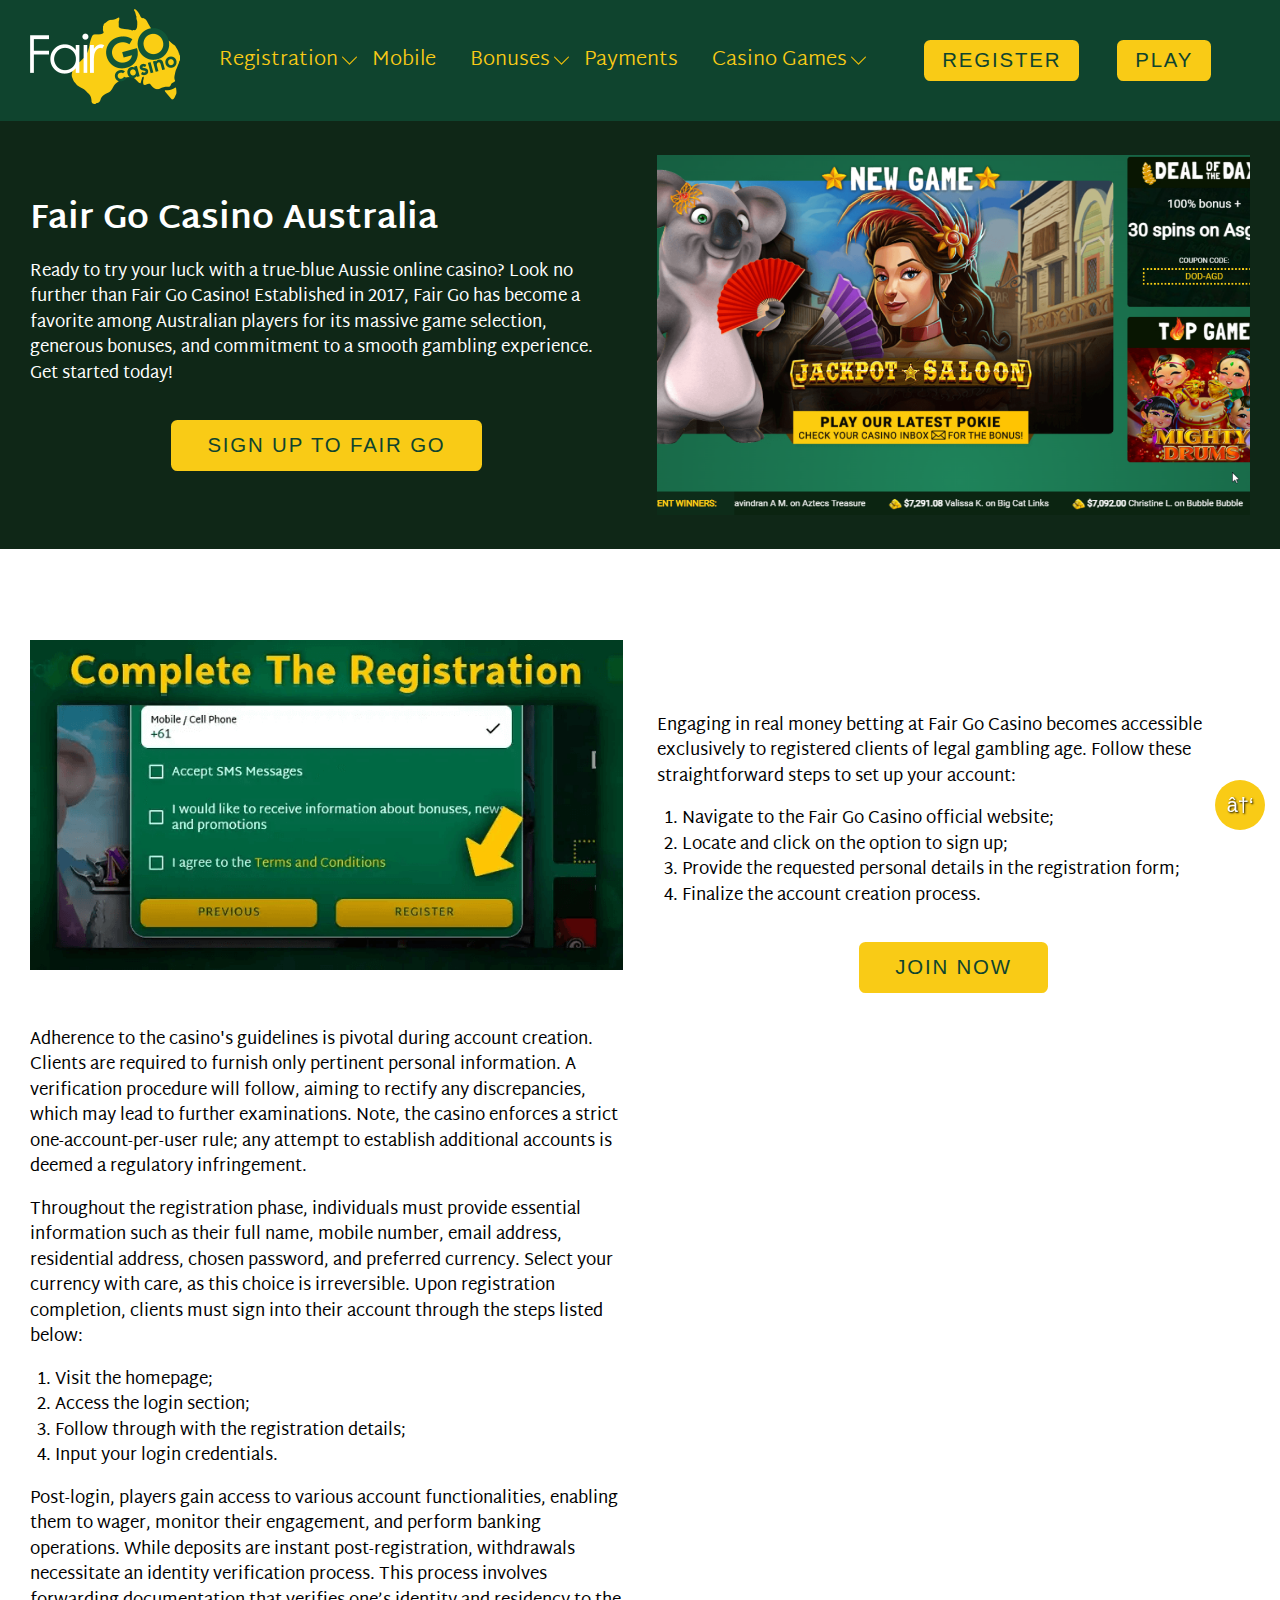
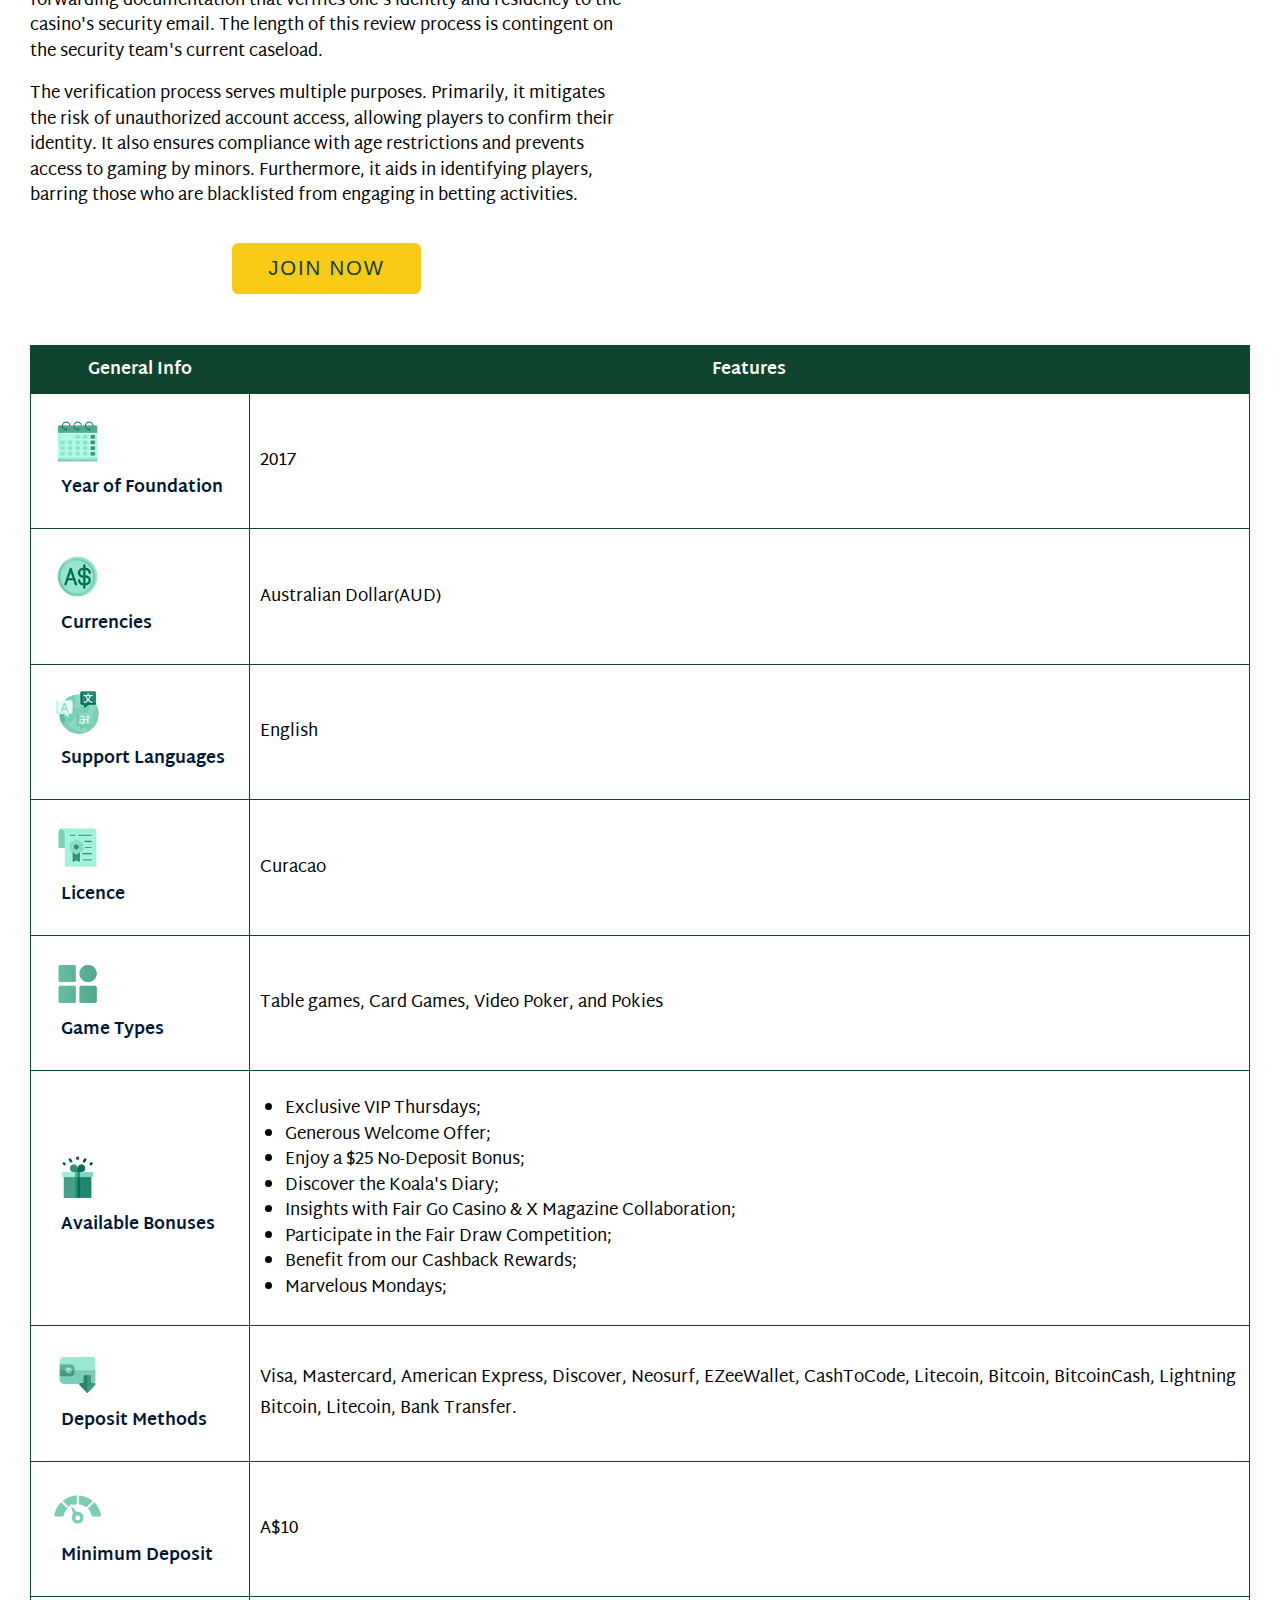
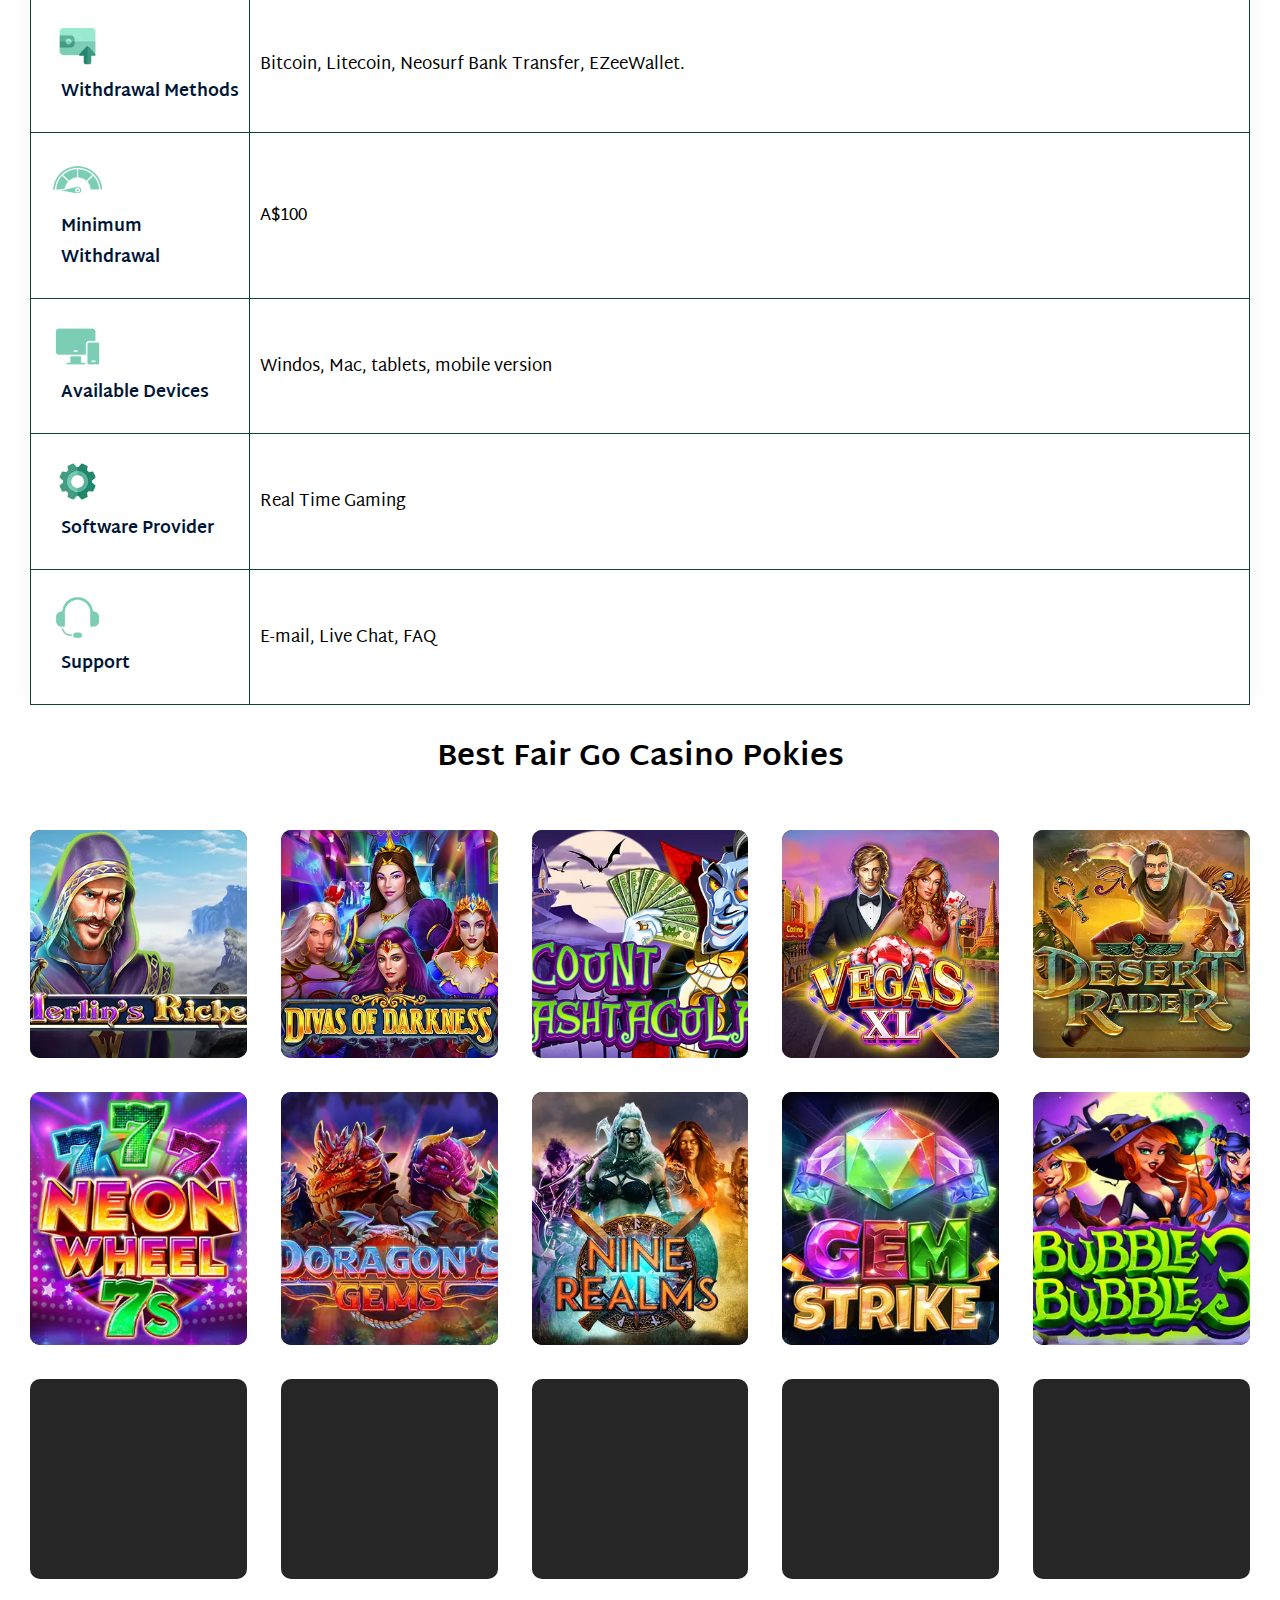
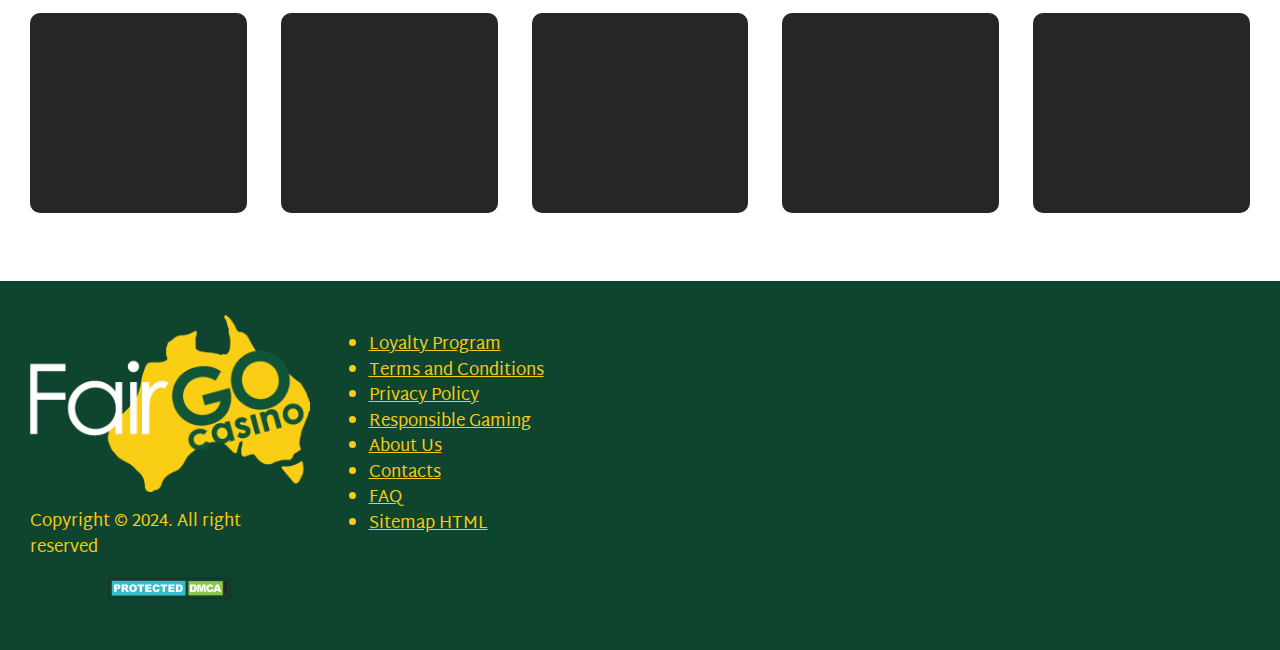
==== commit d82cd80c: "Update index.html" ====
--- a/index.html
+++ b/index.html
@@ -7,9 +7,9 @@
 <meta property="og:locale" content="en-AU">
 <meta property="og:type" content="article">
 <meta property="og:title" content="Fair Go Casino | Sign Up and Claim A$1000 Bonus">
-<meta property="og:description" content="Fair Go Casino Online Australia | Sign Up or Login to FairGo and Get Welcome Bonus | Check our Australian Promotions Page to Grab Latest No Deposit Offers! Biggest choice of Pokies">
-<meta name="description" content="Fair Go Casino Online Australia | Sign Up or Login to FairGo and Get Welcome Bonus | Check our Australian Promotions Page to Grab Latest No Deposit Offers! Biggest choice of Pokies">
-<meta name="twitter:description" content="Fair Go Casino Online Australia | Sign Up or Login to FairGo and Get Welcome Bonus | Check our Australian Promotions Page to Grab Latest No Deposit Offers! Biggest choice of Pokies">
+<meta property="og:description" content="Fair Go Casino Online Australia | Sign Up or Login to FairGo and Get Welcome Bonus | Check our Australian Promotions Page to Grab Latest No Deposit Offers">
+<meta name="description" content="Fair Go Casino Online Australia | Sign Up or Login to FairGo and Get Welcome Bonus | Check our Australian Promotions Page to Grab Latest No Deposit Offers">
+<meta name="twitter:description" content="Fair Go Casino Online Australia | Sign Up or Login to FairGo and Get Welcome Bonus | Check our Australian Promotions Page to Grab Latest No Deposit Offers">
 <meta property="og:site_name" content="Fair GO Casino">
 <meta property="og:image" content="images/Fair-GO-main.png">
 <meta property="og:image:secure_url" content="images/Fair-GO-main.png">
@@ -238,8 +238,7 @@
                 <div class="columns__container">
                     <div class="columns__item">
                         <h1 class="wp-block-heading has-white-color has-text-color">Fair Go Casino Australia</h1>
-                           <p class="has-white-color has-text-color">For those looking to place bets at a dependable Australian casino, examining the various offerings from sites operating within this domain is a good start. Fair Go Casino stands out as a prime choice. Since its inception in 2017, the casino has built a reputable team of experts dedicated to ensuring seamless access to their services for all patrons.</p>
-<p class="has-white-color has-text-color">At Fair Go Casino, players have access to an expansive selection of games, encompassing everything from classic fruit-themed slot machines and video Pokies to a comprehensive range of card games.</p>
+                           <p class="has-white-color has-text-color">Ready to try your luck with a true-blue Aussie online casino? Look no further than Fair Go Casino! Established in 2017, Fair Go has become a favorite among Australian players for its massive game selection, generous bonuses, and commitment to a smooth gambling experience. Get started today!</p>
                         <div class="content-button align-center"><button type="button" data-sf-a="https://link.totalaffiliates.com/c/471209" class="button-link">Sign up to Fair Go</button></div>
                     </div>
                     <div class="columns__item">
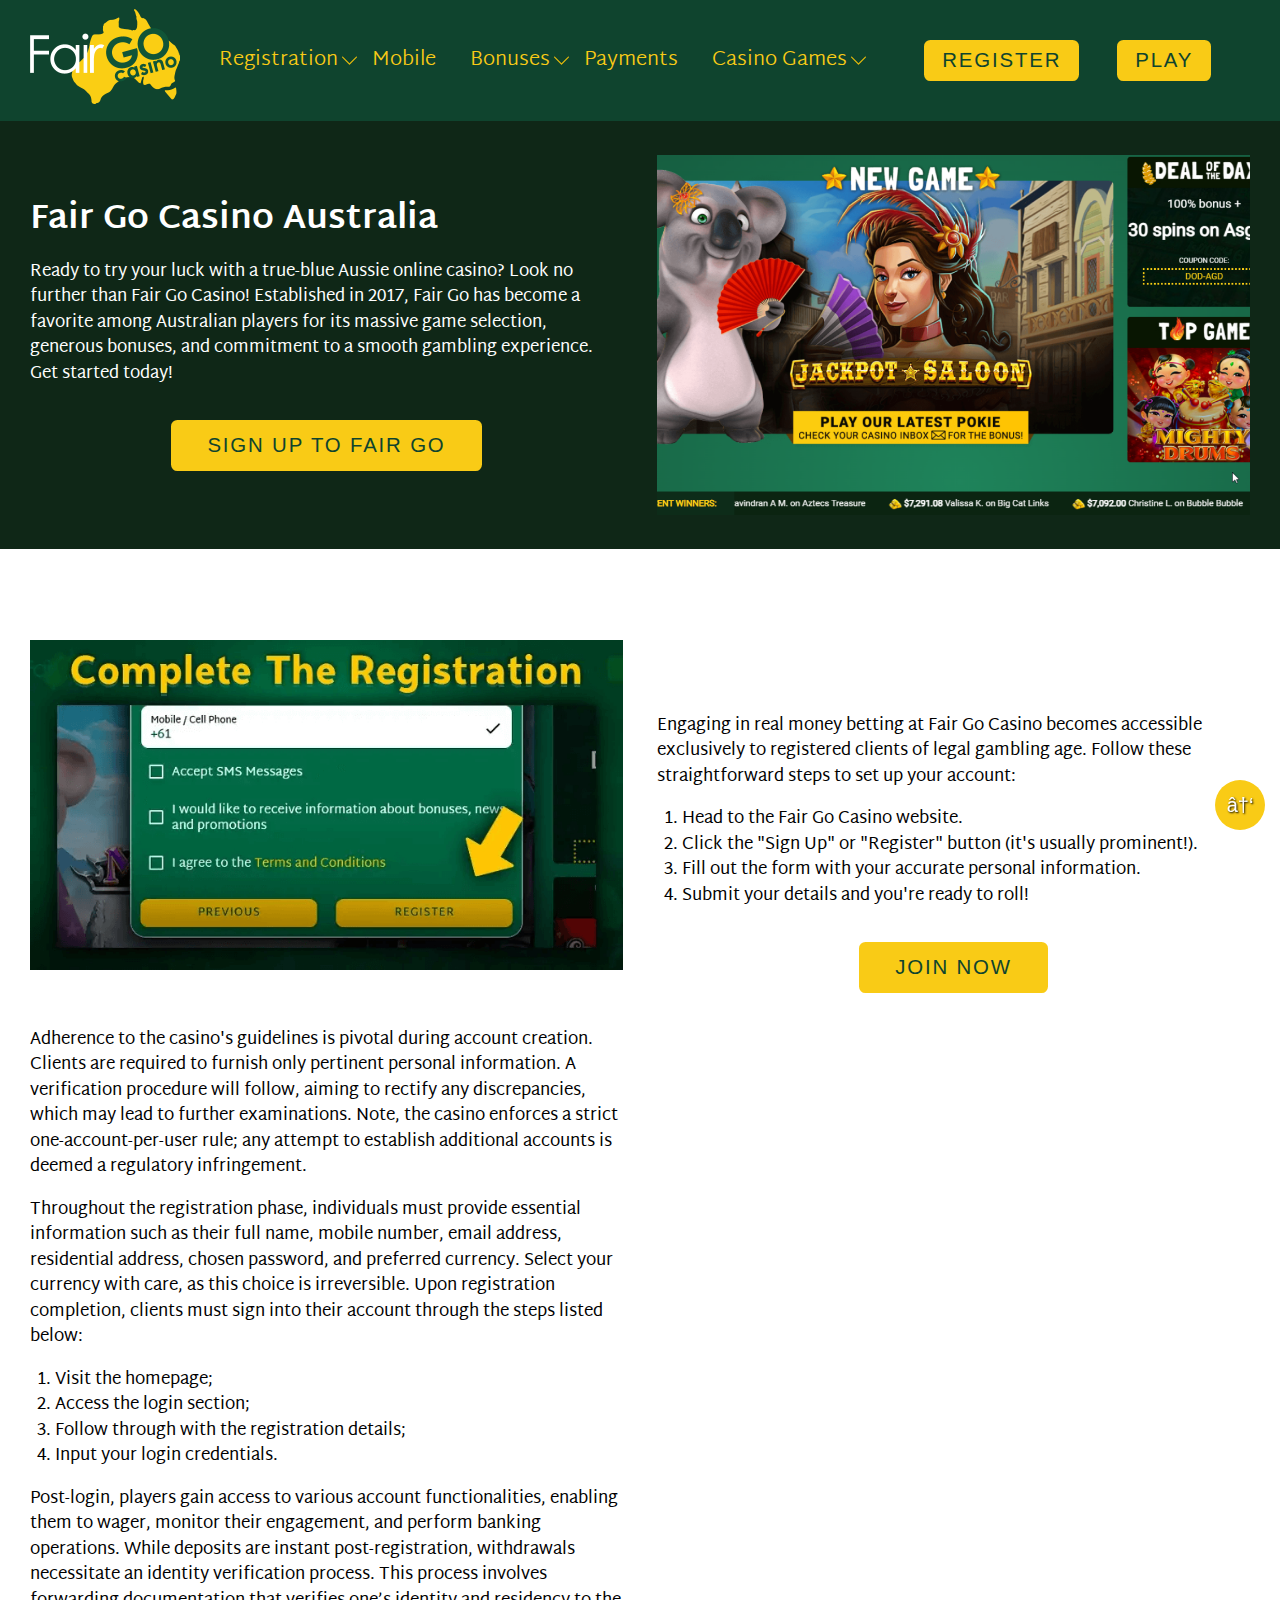
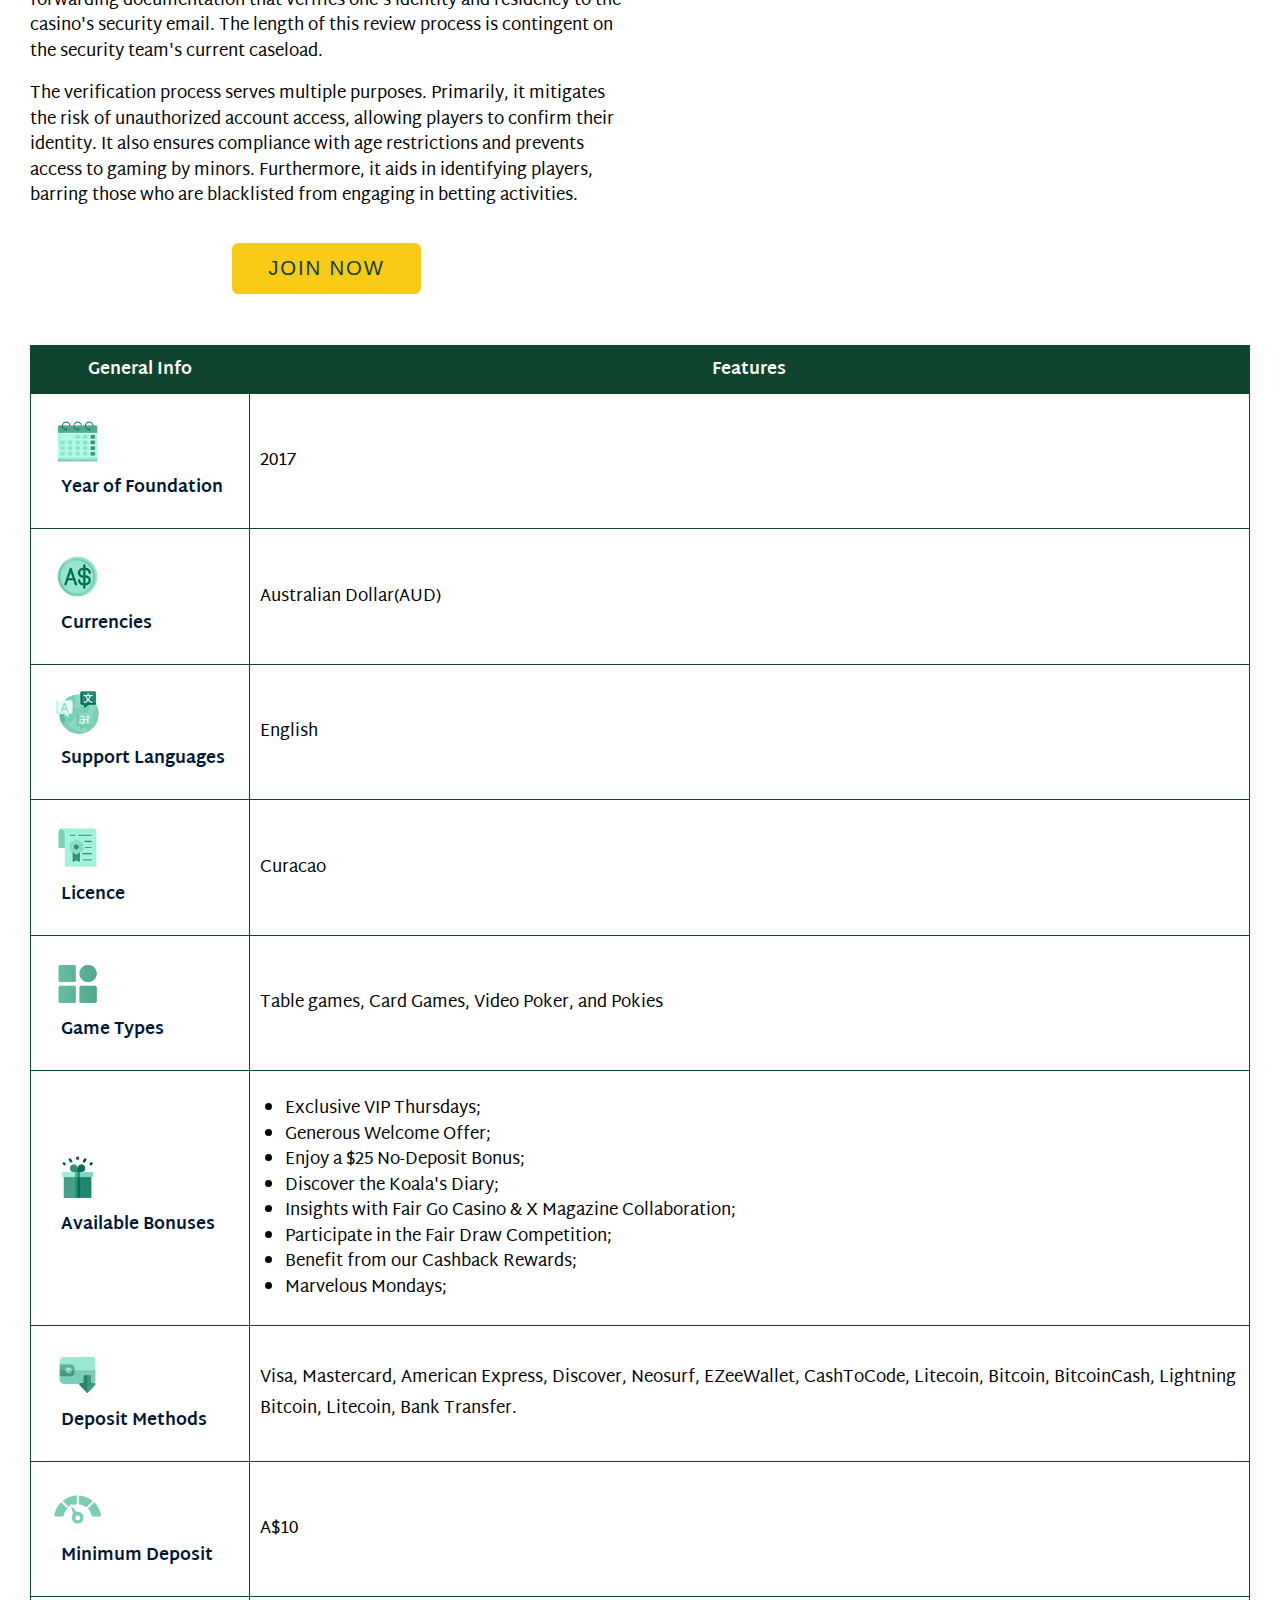
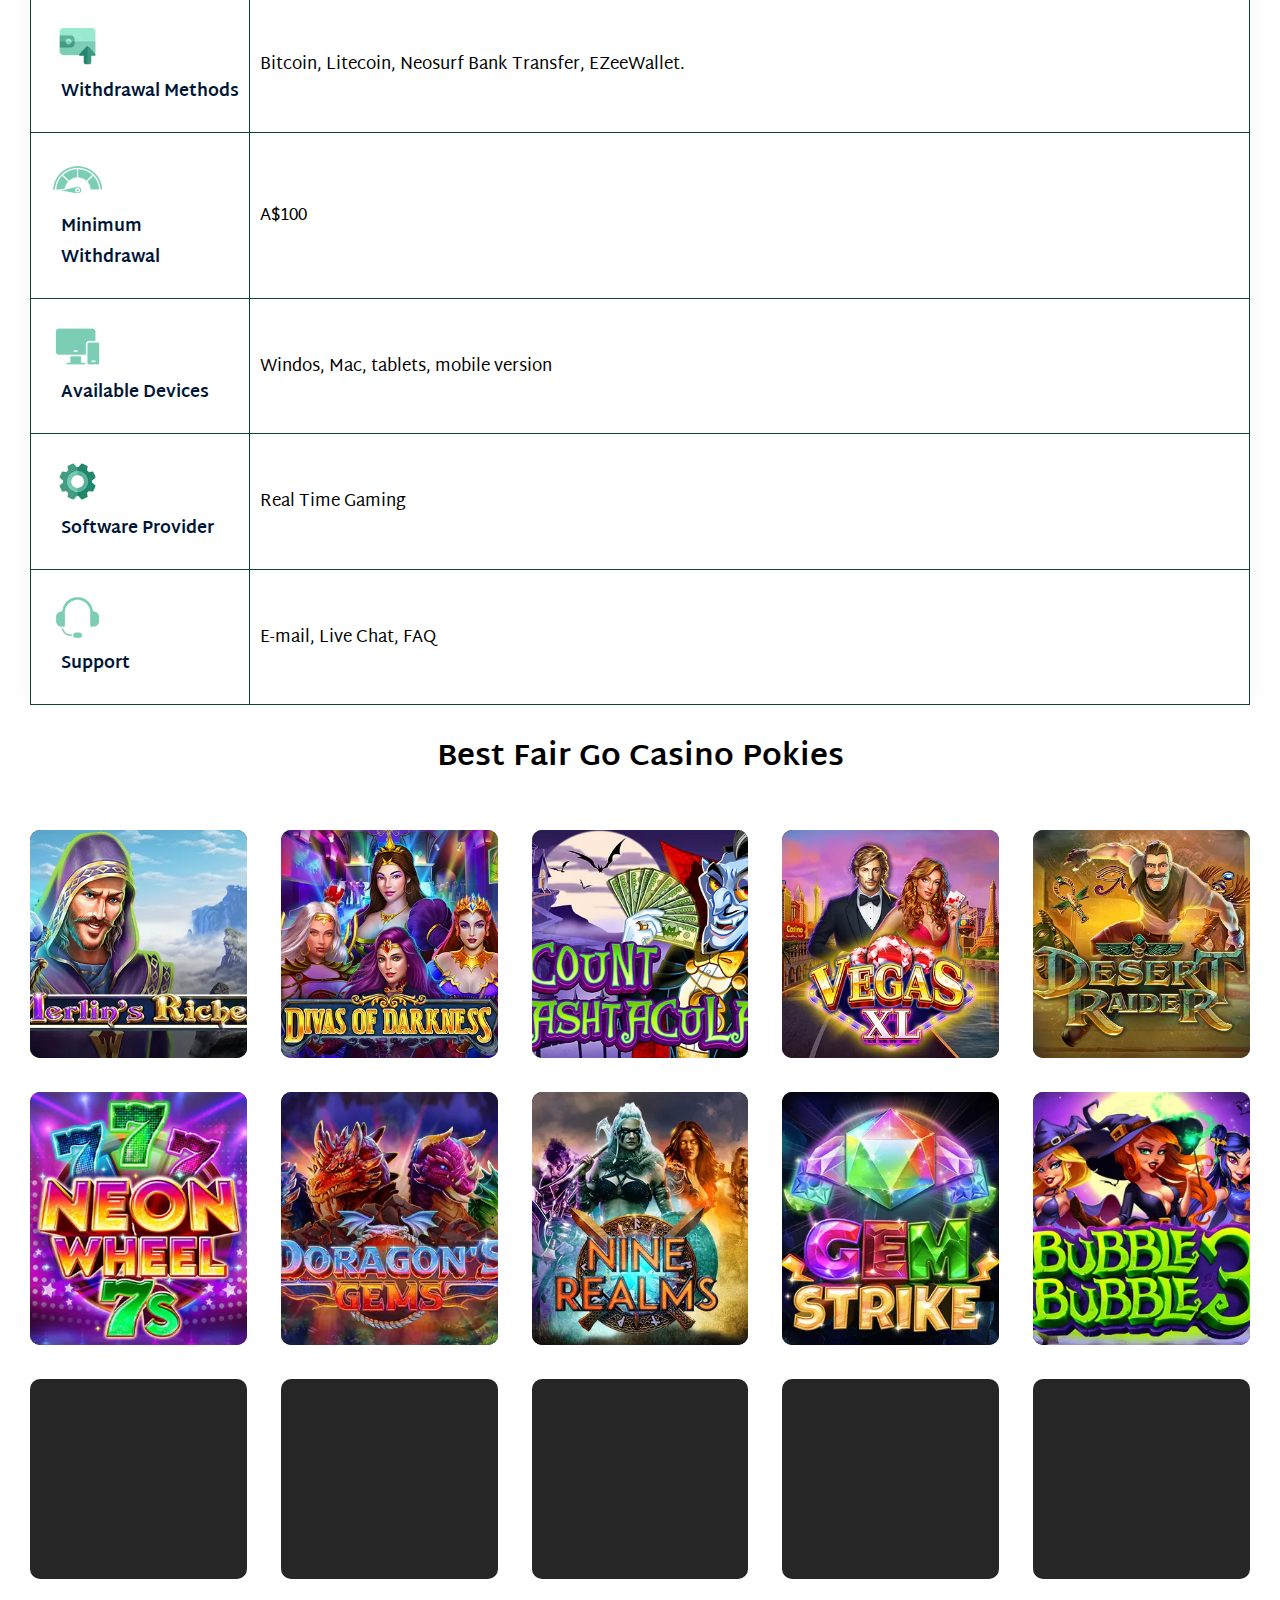
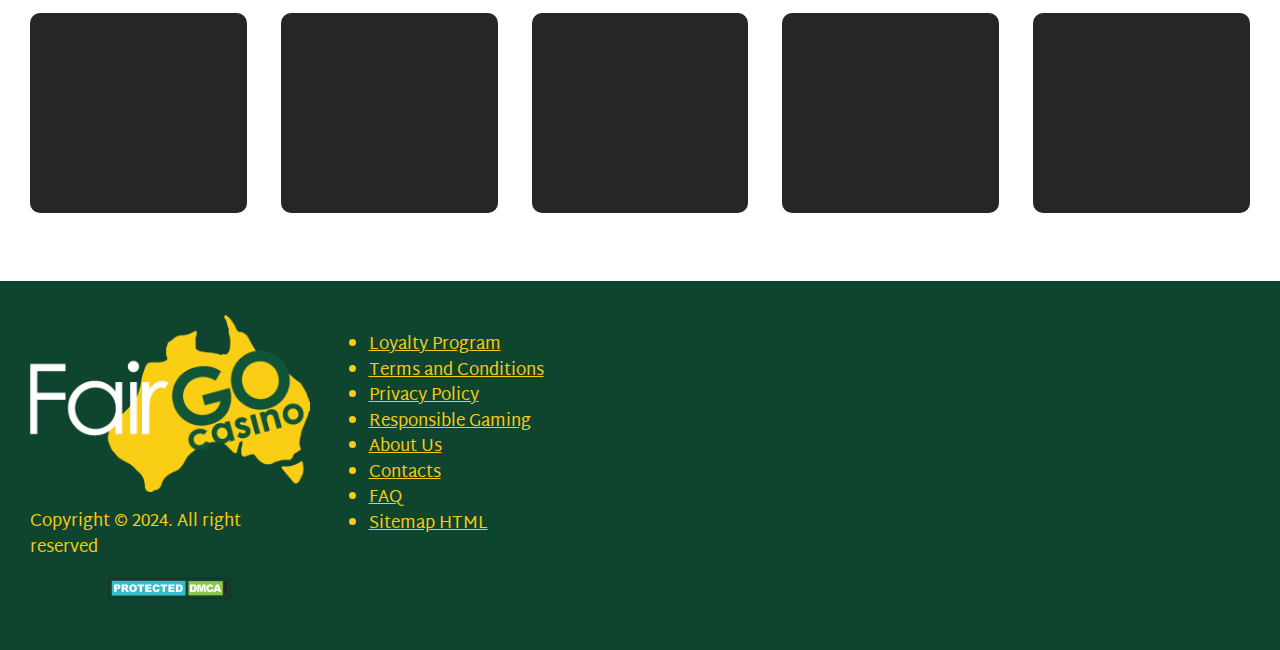
==== commit 9330cc88: "Update index.html" ====
--- a/index.html
+++ b/index.html
@@ -265,10 +265,10 @@
                         <h2 class="wp-block-heading has-white-color has-text-color">Step-by-Step Guide to Creating an Account at Fair Go Casino</h2>
 <p>Engaging in real money betting at Fair Go Casino becomes accessible exclusively to registered clients of legal gambling age. Follow these straightforward steps to set up your account:</p>
 <ol>
-    <li>Navigate to the Fair Go Casino official website;</li>
-    <li>Locate and click on the option to sign up;</li>
-    <li>Provide the requested personal details in the registration form;</li>
-    <li>Finalize the account creation process.</li>
+    <li>Head to the Fair Go Casino website.</li>
+    <li>Click the "Sign Up" or "Register" button (it's usually prominent!).</li>
+    <li>Fill out the form with your accurate personal information.</li>
+    <li>Submit your details and you're ready to roll!</li>
 </ol>
                         <div class="content-button align-center"><button type="button" data-sf-a="https://link.totalaffiliates.com/c/471209" class="button-link">Join now</button></div>
                     </div>
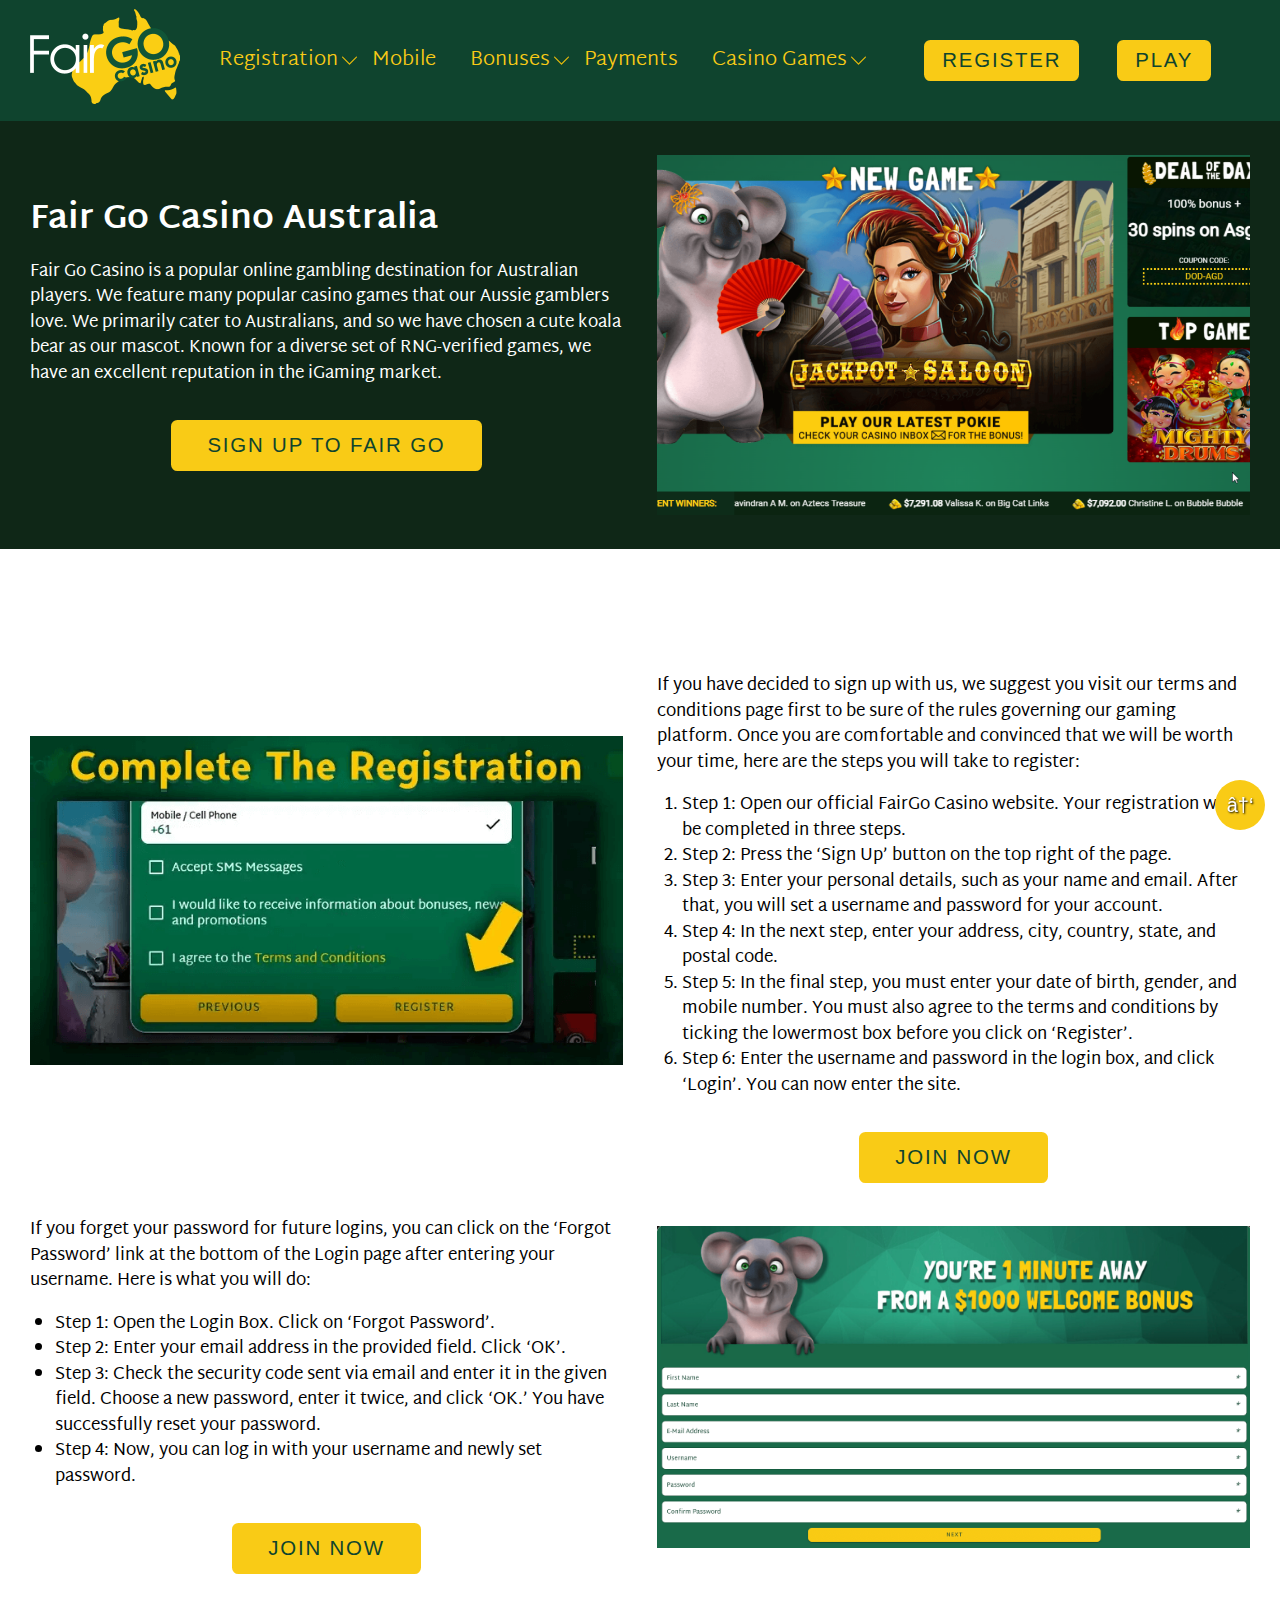
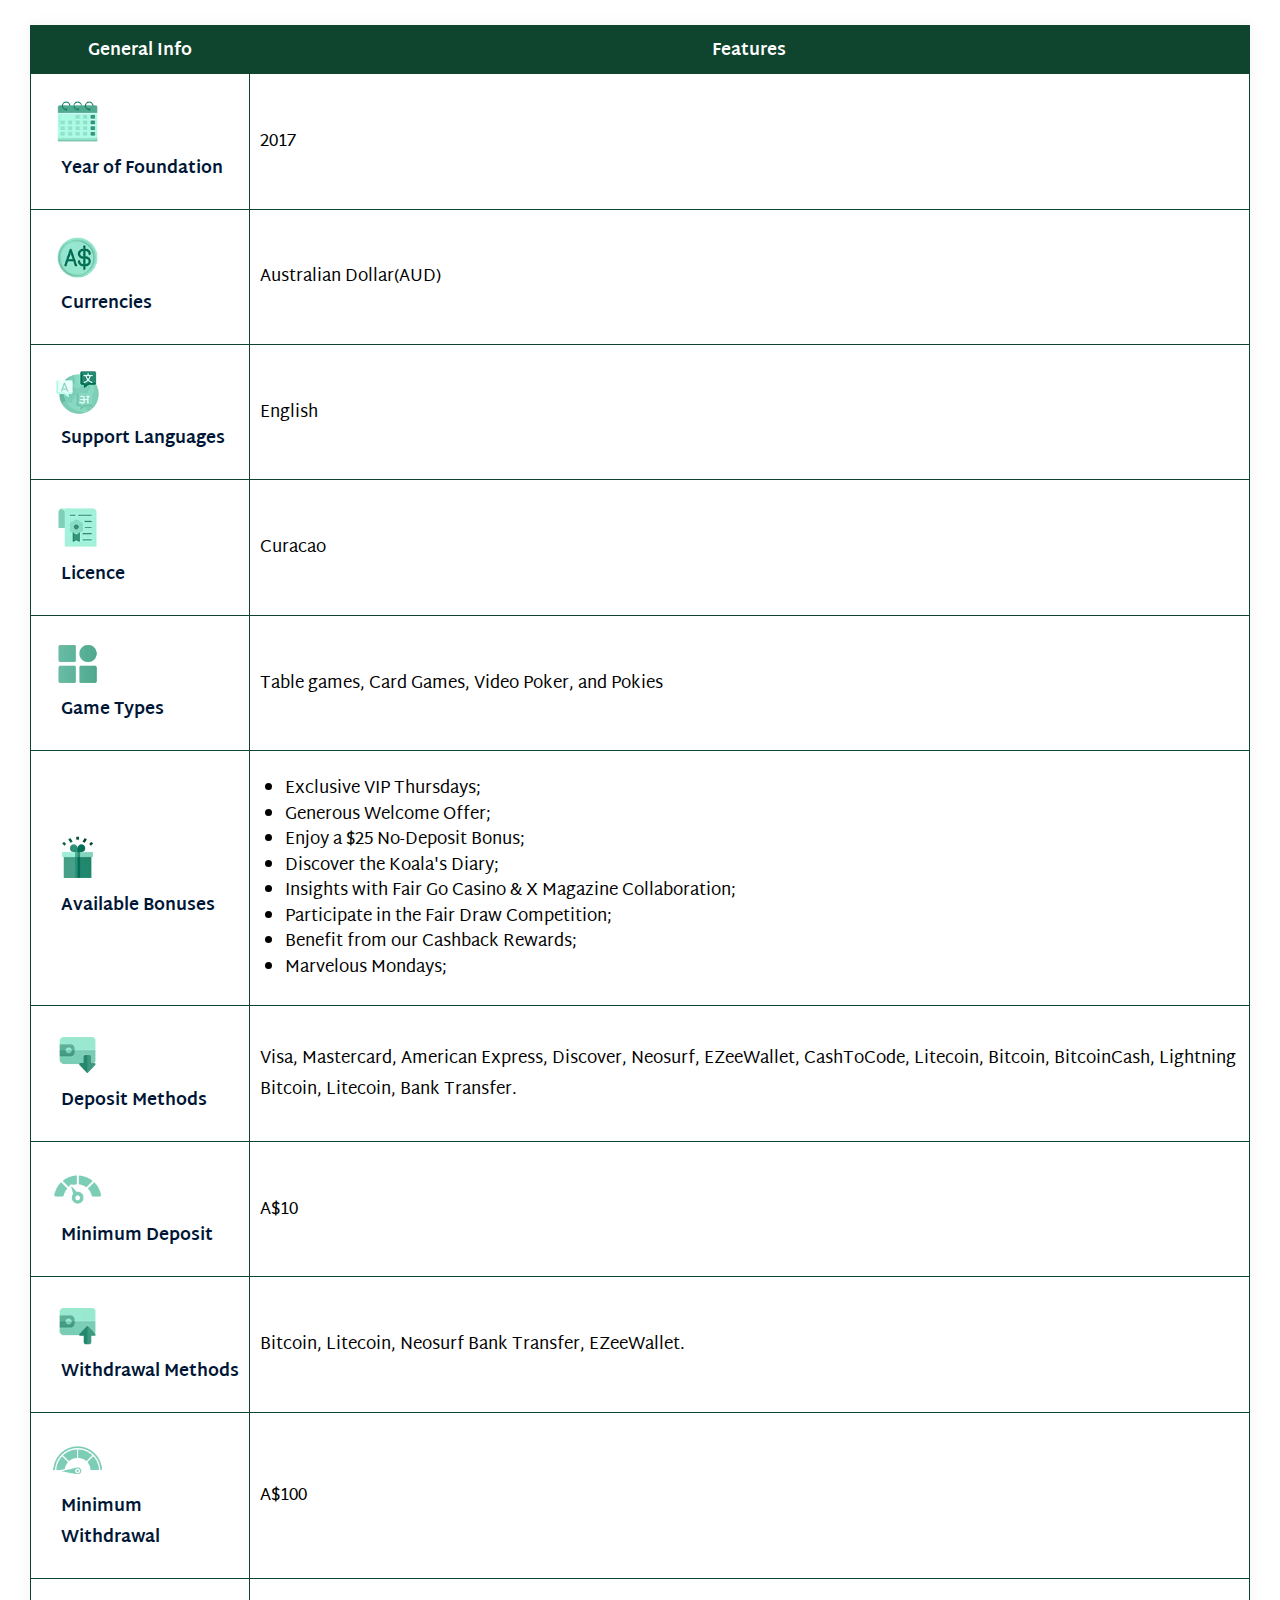
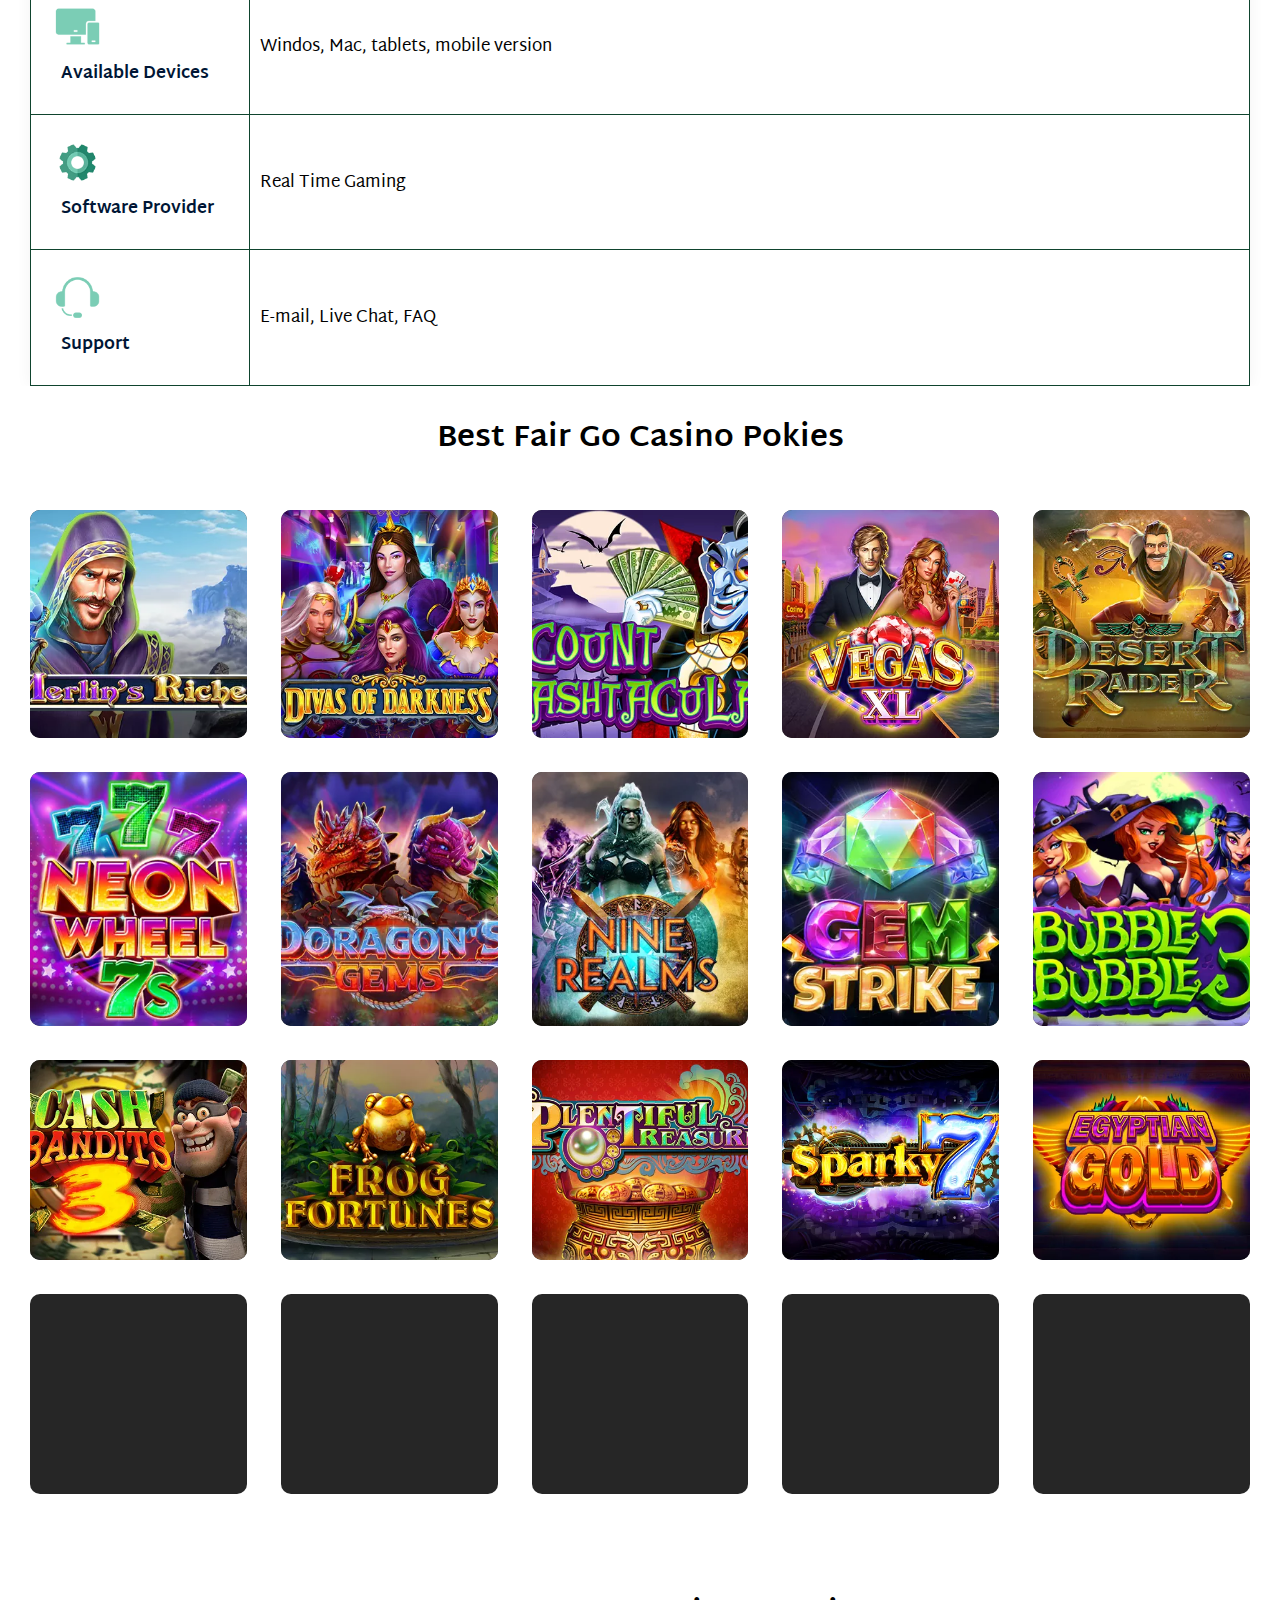
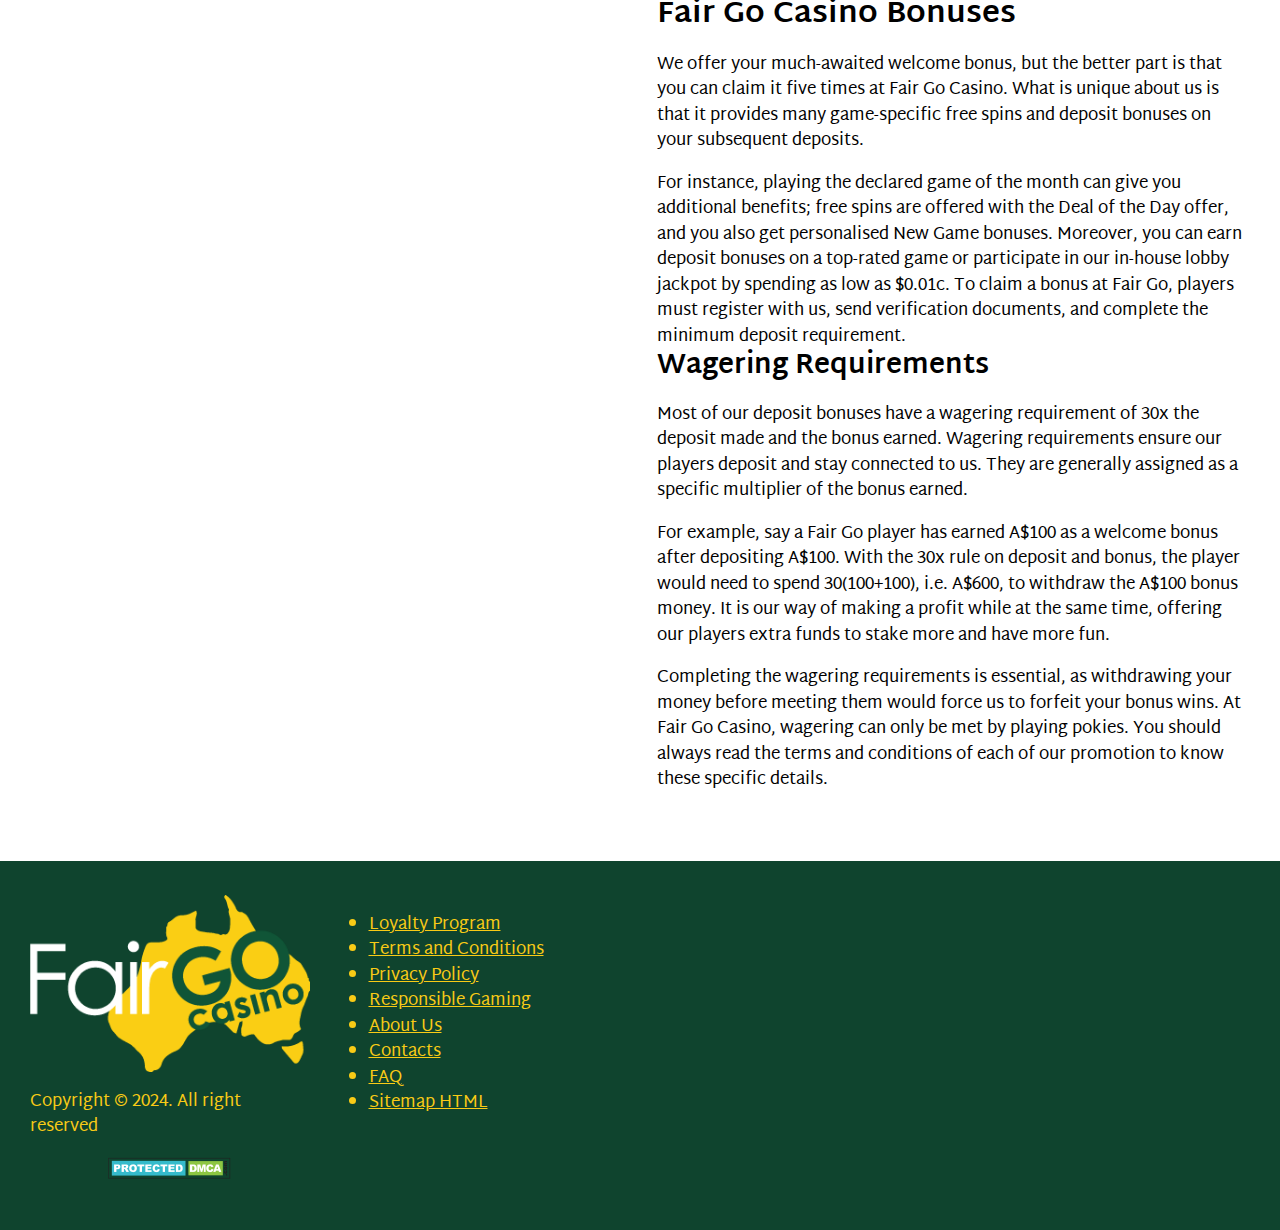
==== commit cb2ca448: "Update index.html" ====
--- a/index.html
+++ b/index.html
@@ -238,7 +238,7 @@
                 <div class="columns__container">
                     <div class="columns__item">
                         <h1 class="wp-block-heading has-white-color has-text-color">Fair Go Casino Australia</h1>
-                           <p class="has-white-color has-text-color">Ready to try your luck with a true-blue Aussie online casino? Look no further than Fair Go Casino! Established in 2017, Fair Go has become a favorite among Australian players for its massive game selection, generous bonuses, and commitment to a smooth gambling experience. Get started today!</p>
+                           <p class="has-white-color has-text-color">Fair Go Casino is a popular online gambling destination for Australian players. We feature many popular casino games that our Aussie gamblers love. We primarily cater to Australians, and so we have chosen a cute koala bear as our mascot. Known for a diverse set of RNG-verified games, we have an excellent reputation in the iGaming market.</p>
                         <div class="content-button align-center"><button type="button" data-sf-a="https://link.totalaffiliates.com/c/471209" class="button-link">Sign up to Fair Go</button></div>
                     </div>
                     <div class="columns__item">
@@ -262,13 +262,15 @@
             <div class="container">
                 <div class="columns__container reversed">
                     <div class="columns__item">
-                        <h2 class="wp-block-heading has-white-color has-text-color">Step-by-Step Guide to Creating an Account at Fair Go Casino</h2>
-<p>Engaging in real money betting at Fair Go Casino becomes accessible exclusively to registered clients of legal gambling age. Follow these straightforward steps to set up your account:</p>
+                        <h2 class="wp-block-heading has-white-color has-text-color">How To Sign Up at Fair Go Casino?</h2>
+<p>If you have decided to sign up with us, we suggest you visit our terms and conditions page first to be sure of the rules governing our gaming platform. Once you are comfortable and convinced that we will be worth your time, here are the steps you will take to register:</p>
 <ol>
-    <li>Head to the Fair Go Casino website.</li>
-    <li>Click the "Sign Up" or "Register" button (it's usually prominent!).</li>
-    <li>Fill out the form with your accurate personal information.</li>
-    <li>Submit your details and you're ready to roll!</li>
+<li>Step 1: Open our official FairGo Casino website. Your registration will be completed in three steps.</li>
+<li>Step 2: Press the ‘Sign Up’ button on the top right of the page.</li>
+<li>Step 3: Enter your personal details, such as your name and email. After that, you will set a username and password for your account.</li>
+<li>Step 4: In the next step, enter your address, city, country, state, and postal code.</li>
+<li>Step 5: In the final step, you must enter your date of birth, gender, and mobile number. You must also agree to the terms and conditions by ticking the lowermost box before you click on ‘Register’.</li>
+<li>Step 6: Enter the username and password in the login box, and click ‘Login’. You can now enter the site.</li>
 </ol>
                         <div class="content-button align-center"><button type="button" data-sf-a="https://link.totalaffiliates.com/c/471209" class="button-link">Join now</button></div>
                     </div>
@@ -300,16 +302,15 @@
                         </p>
                     </div>
                     <div class="columns__item">
-                        <p>Adherence to the casino's guidelines is pivotal during account creation. Clients are required to furnish only pertinent personal information. A verification procedure will follow, aiming to rectify any discrepancies, which may lead to further examinations. Note, the casino enforces a strict one-account-per-user rule; any attempt to establish additional accounts is deemed a regulatory infringement.</p>
-<p>Throughout the registration phase, individuals must provide essential information such as their full name, mobile number, email address, residential address, chosen password, and preferred currency. Select your currency with care, as this choice is irreversible. Upon registration completion, clients must sign into their account through the steps listed below:</p>
-<ol>
-    <li>Visit the homepage;</li>
-    <li>Access the login section;</li>
-    <li>Follow through with the registration details;</li>
-    <li>Input your login credentials.</li>
-</ol>
-<p>Post-login, players gain access to various account functionalities, enabling them to wager, monitor their engagement, and perform banking operations. While deposits are instant post-registration, withdrawals necessitate an identity verification process. This process involves forwarding documentation that verifies one’s identity and residency to the casino's security email. The length of this review process is contingent on the security team's current caseload.</p>
-<p>The verification process serves multiple purposes. Primarily, it mitigates the risk of unauthorized account access, allowing players to confirm their identity. It also ensures compliance with age restrictions and prevents access to gaming by minors. Furthermore, it aids in identifying players, barring those who are blacklisted from engaging in betting activities.</p>
+<p>If you forget your password for future logins, you can click on the ‘Forgot Password’ link at the bottom of the Login page after entering your username. Here is what you will do:</p>
+
+<ul>
+<li>Step 1: Open the Login Box. Click on ‘Forgot Password’.</li>
+<li>Step 2: Enter your email address in the provided field. Click ‘OK’.</li>
+<li>Step 3: Check the security code sent via email and enter it in the given field. Choose a new password, enter it twice, and click ‘OK.’ You have successfully reset your password.</li>
+<li>Step 4: Now, you can log in with your username and newly set password.</li>
+</ul>
+                        
 
 
                         <div class="content-button align-center"><button type="button" data-sf-a="https://link.totalaffiliates.com/c/471209" class="button-link">Join now</button></div>
@@ -1205,6 +1206,37 @@
             </div>
         </div>
     </section>
+
+		        <section class="wrapper">
+        <div class="background-block columns col-2 align-center" style="background: #ffffff;">
+            <div class="container">
+                <div class="columns__container reversed">
+                    <div class="columns__item">
+                        <h2 class="wp-block-heading">Fair Go Casino Bonuses</h2>
+                        <p>We offer your much-awaited welcome bonus, but the better part is that you can claim it five times at Fair Go Casino. What is unique about us is that it provides many game-specific free spins and deposit bonuses on your subsequent deposits.</p>
+                        <p>For instance, playing the declared game of the month can give you additional benefits; free spins are offered with the Deal of the Day offer, and you also get personalised New Game bonuses. Moreover, you can earn deposit bonuses on a top-rated game or participate in our in-house lobby jackpot by spending as low as $0.01c. To claim a bonus at Fair Go, players must register with us, send verification documents, and complete the minimum deposit requirement.</p>
+                    <h3 class="wp-block-heading">Wagering Requirements</h3>
+<p>Most of our deposit bonuses have a wagering requirement of 30x the deposit made and the bonus earned. Wagering requirements ensure our players deposit and stay connected to us.  They are generally assigned as a specific multiplier of the bonus earned.</p>
+<p>For example, say a Fair Go player has earned A$100 as a welcome bonus after depositing A$100. With the 30x rule on deposit and bonus, the player would need to spend 30(100+100), i.e. A$600, to withdraw the A$100 bonus money. It is our way of making a profit while at the same time, offering our players extra funds to stake more and have more fun.</p>
+<p>Completing the wagering requirements is essential, as withdrawing your money before meeting them would force us to forfeit your bonus wins. At Fair Go Casino, wagering can only be met by playing pokies. You should always read the terms and conditions of each of our promotion to know these specific details.</p>
+
+		    </div>
+                    <div class="columns__item">
+                        <p itemscope="" itemtype="https://schema.org/ImageObject" class="get-image">
+                            <img width="1000" height="500" src="images/fair-go-casino-special-bonuses.png" class="attachment-full size-full" alt="Fair Go Casino Bonuses" decoding="async" loading="lazy" srcset="images/fair-go-casino-special-bonuses.png         1000w, images/fair-go-casino-special-bonuses-300x150.png  300w, images/fair-go-casino-special-bonuses-768x384.png  768w, images/fair-go-casino-special-bonuses-450x225.png  450w, images/fair-go-casino-special-bonuses-600x300.png  600w" sizes="(max-width: 1000px) 100vw, 1000px"/>
+                            <meta itemprop="contentUrl" content="images/fair-go-casino-special-bonuses.png"/> <meta itemprop="width" content="1000"/> <meta itemprop="height" content="500"/>
+                            <meta itemprop="thumbnail" content="images/fair-go-casino-special-bonuses-150x150.png"/>
+                            <meta itemprop="thumbnail" content="images/fair-go-casino-special-bonuses-300x150.png"/>
+                            <meta itemprop="thumbnail" content="images/fair-go-casino-special-bonuses-768x384.png"/>
+                            <meta itemprop="thumbnail" content="images/fair-go-casino-special-bonuses-450x225.png"/>
+                            <meta itemprop="thumbnail" content="images/fair-go-casino-special-bonuses-600x300.png"/>
+                        </p>
+                    </div>
+                </div>
+            </div>
+        </div>
+    </section>
+		    
 </main>
 
 <footer class="page-footer">
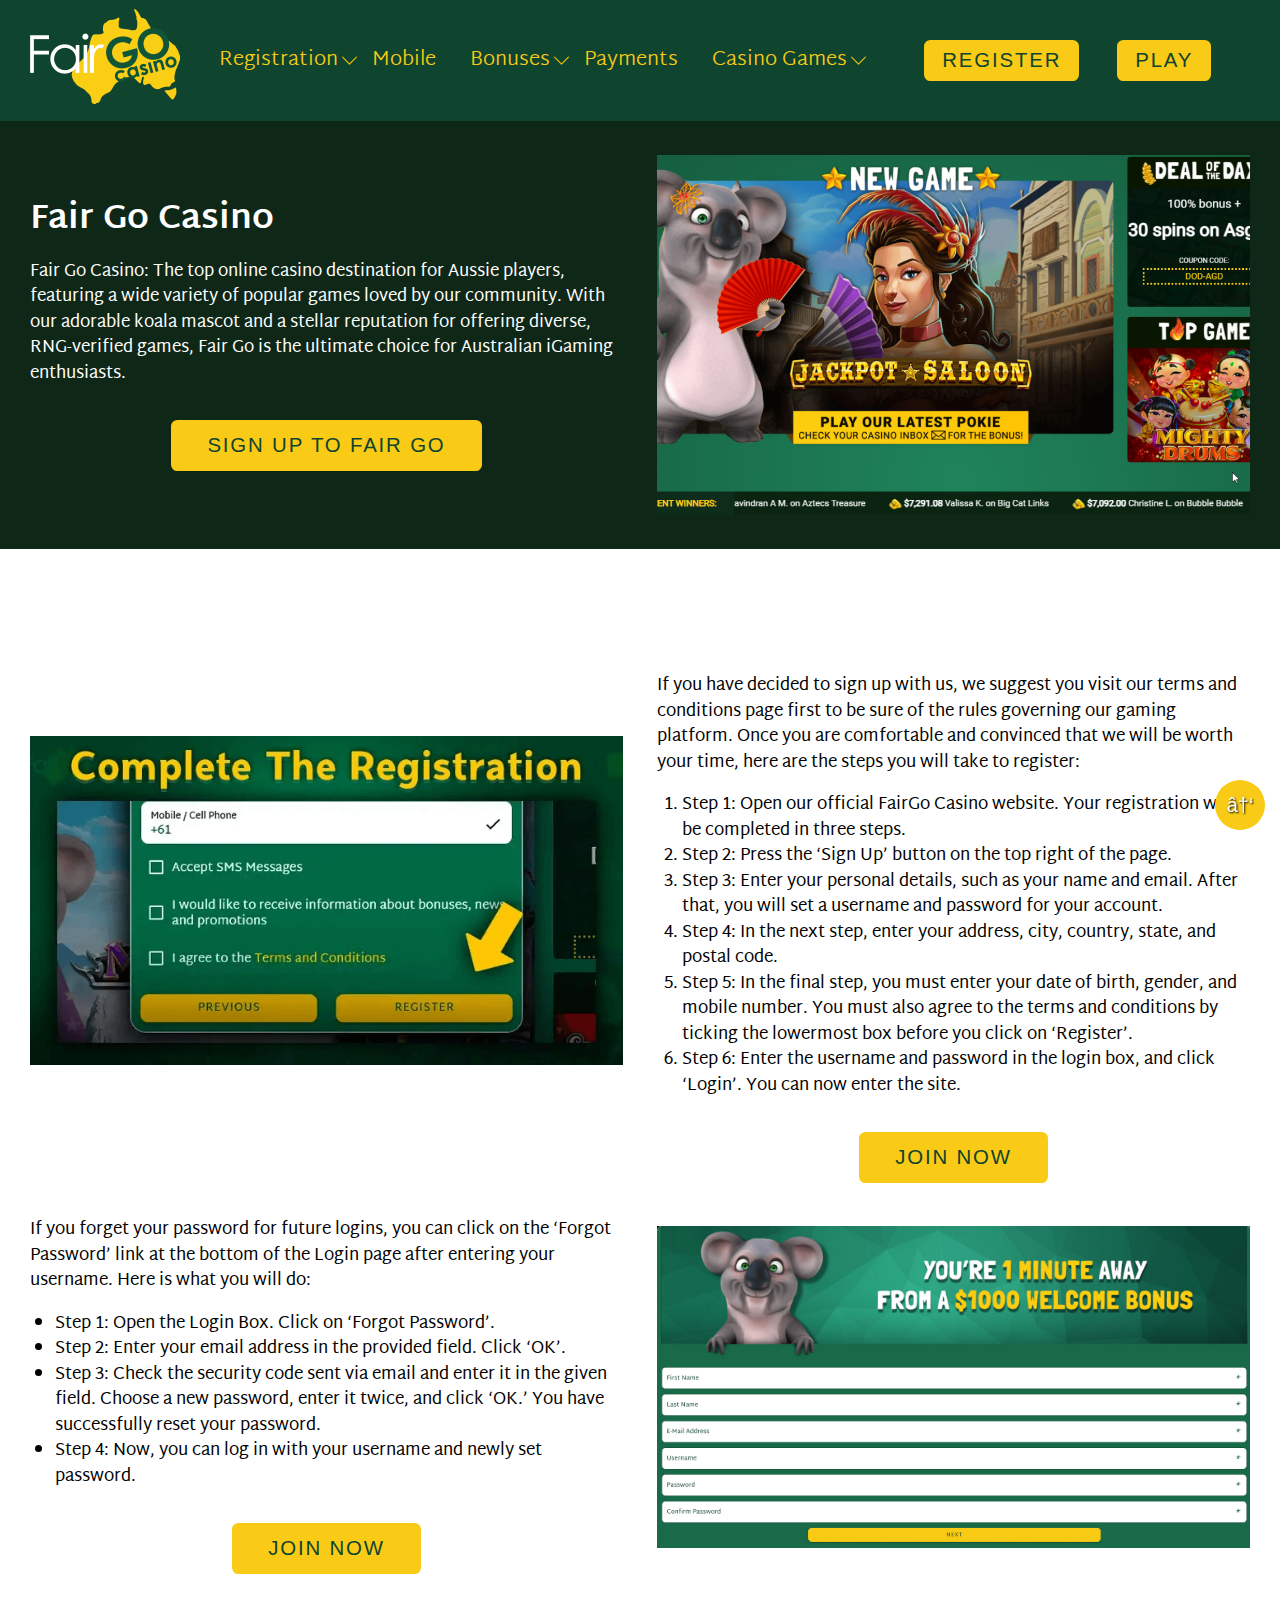
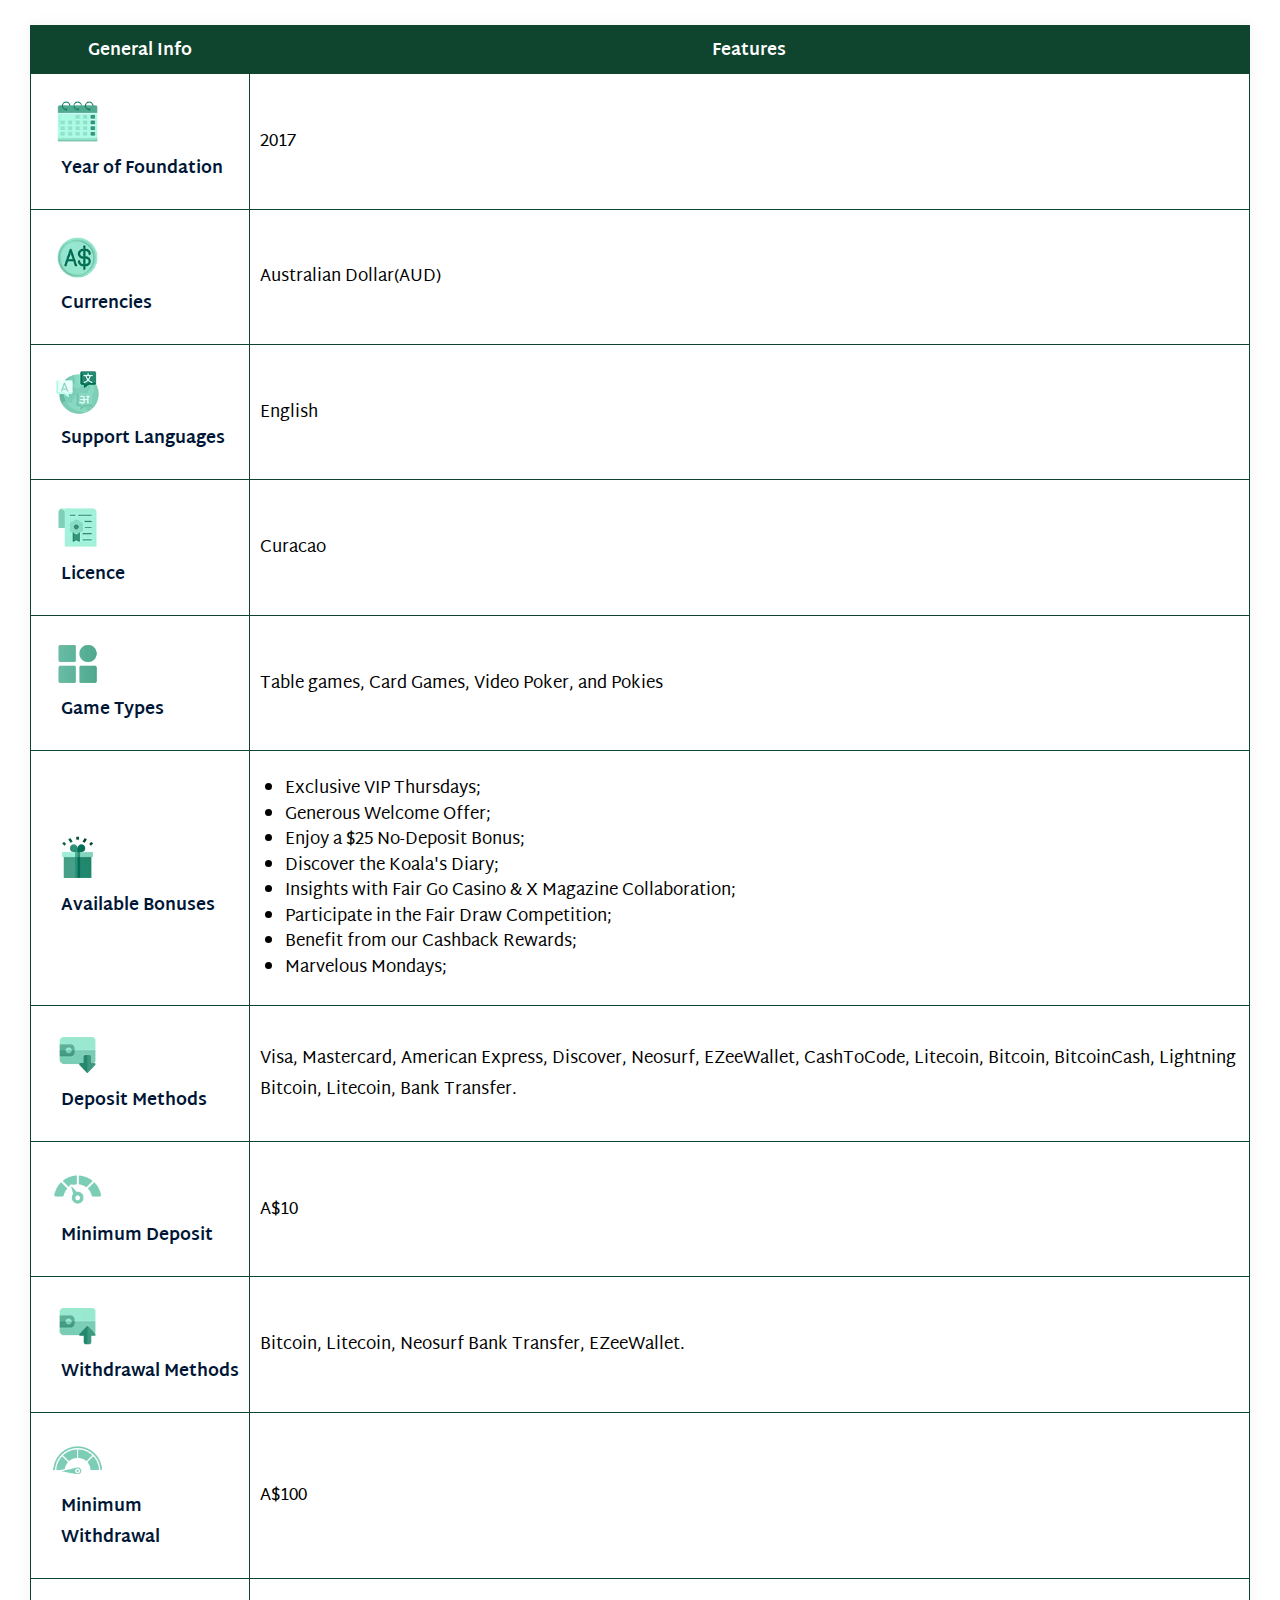
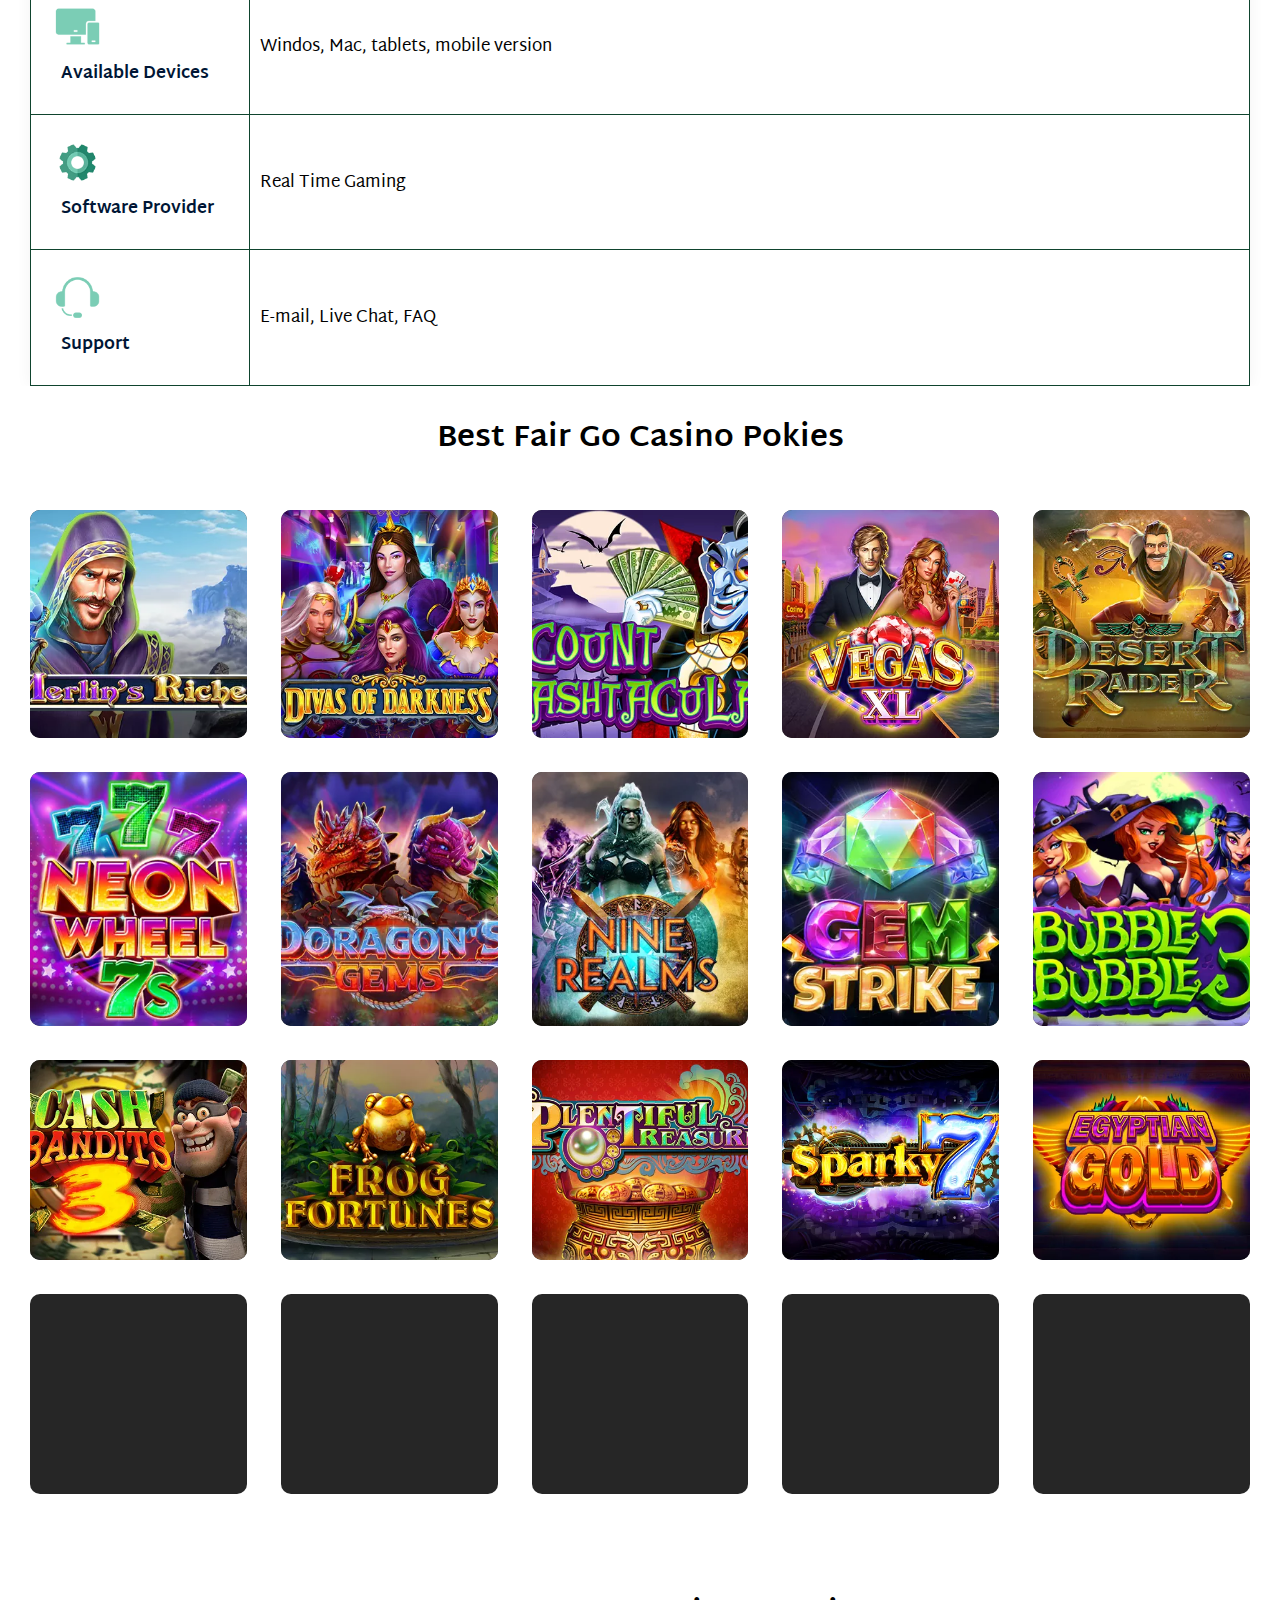
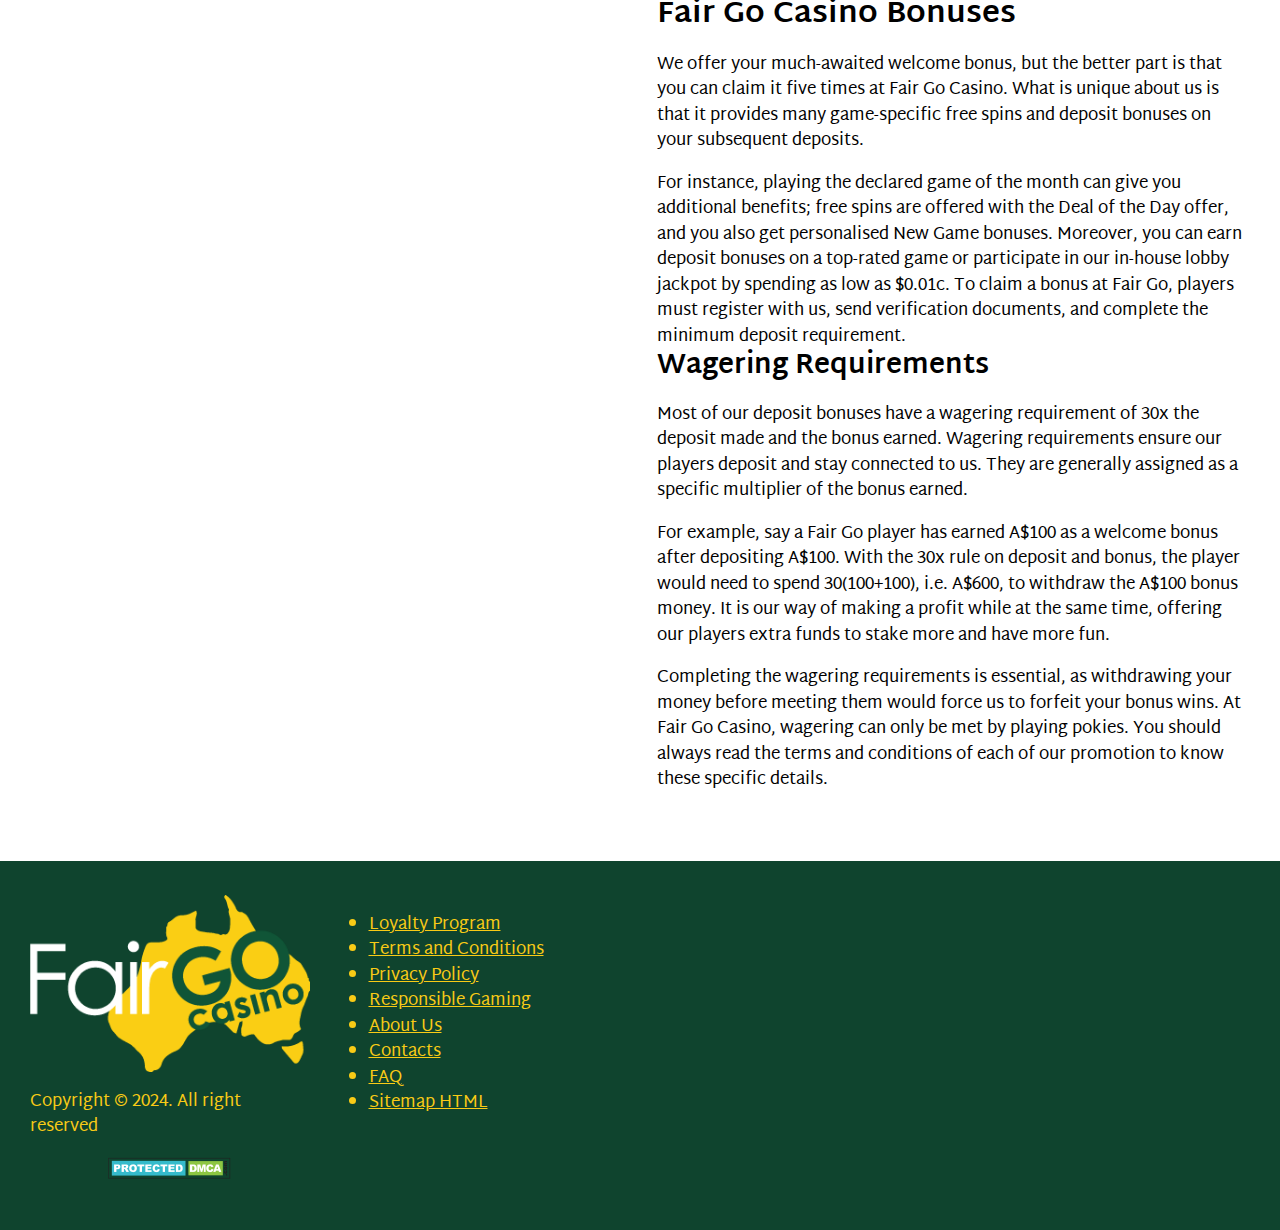
==== commit a46ad1ea: "Update index.html" ====
--- a/index.html
+++ b/index.html
@@ -237,8 +237,8 @@
             <div class="container">
                 <div class="columns__container">
                     <div class="columns__item">
-                        <h1 class="wp-block-heading has-white-color has-text-color">Fair Go Casino Australia</h1>
-                           <p class="has-white-color has-text-color">Fair Go Casino is a popular online gambling destination for Australian players. We feature many popular casino games that our Aussie gamblers love. We primarily cater to Australians, and so we have chosen a cute koala bear as our mascot. Known for a diverse set of RNG-verified games, we have an excellent reputation in the iGaming market.</p>
+                        <h1 class="wp-block-heading has-white-color has-text-color">Fair Go Casino</h1>
+                           <p class="has-white-color has-text-color">Fair Go Casino: The top online casino destination for Aussie players, featuring a wide variety of popular games loved by our community. With our adorable koala mascot and a stellar reputation for offering diverse, RNG-verified games, Fair Go is the ultimate choice for Australian iGaming enthusiasts.</p>
                         <div class="content-button align-center"><button type="button" data-sf-a="https://link.totalaffiliates.com/c/471209" class="button-link">Sign up to Fair Go</button></div>
                     </div>
                     <div class="columns__item">
